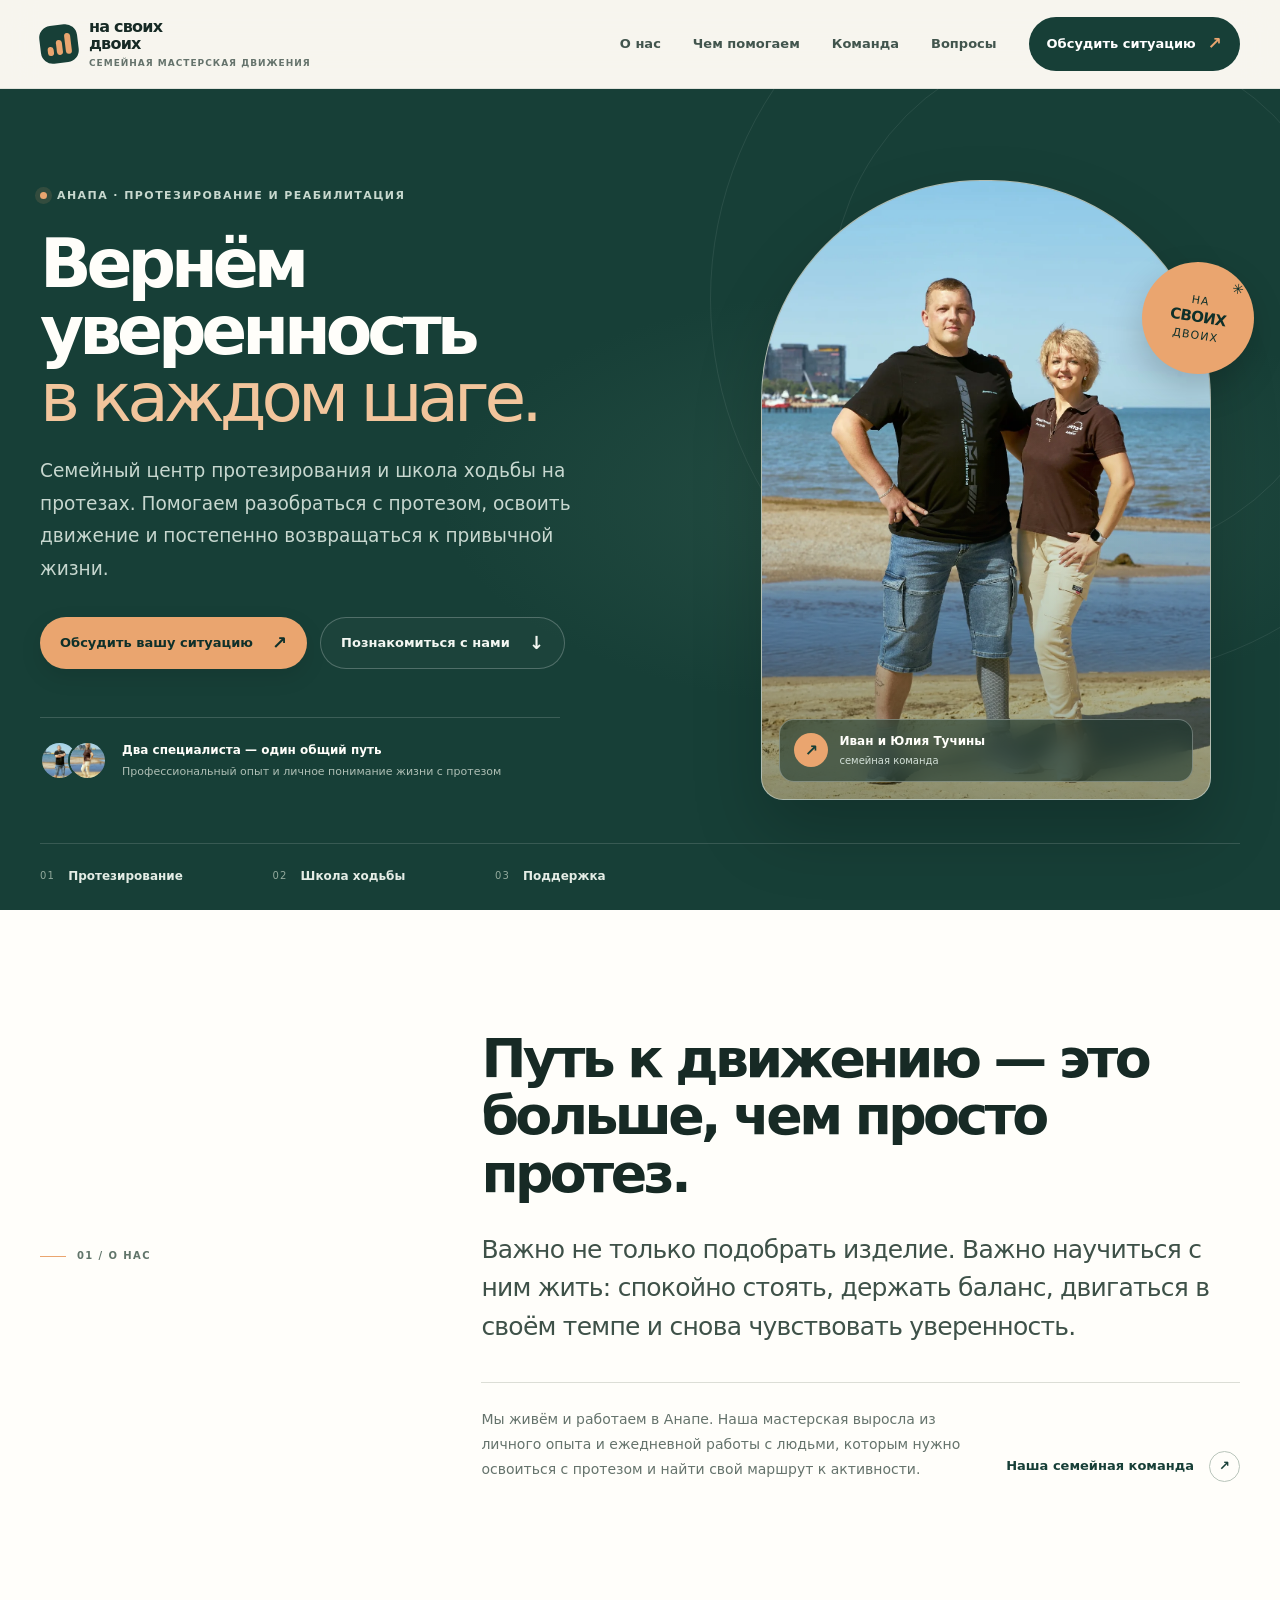
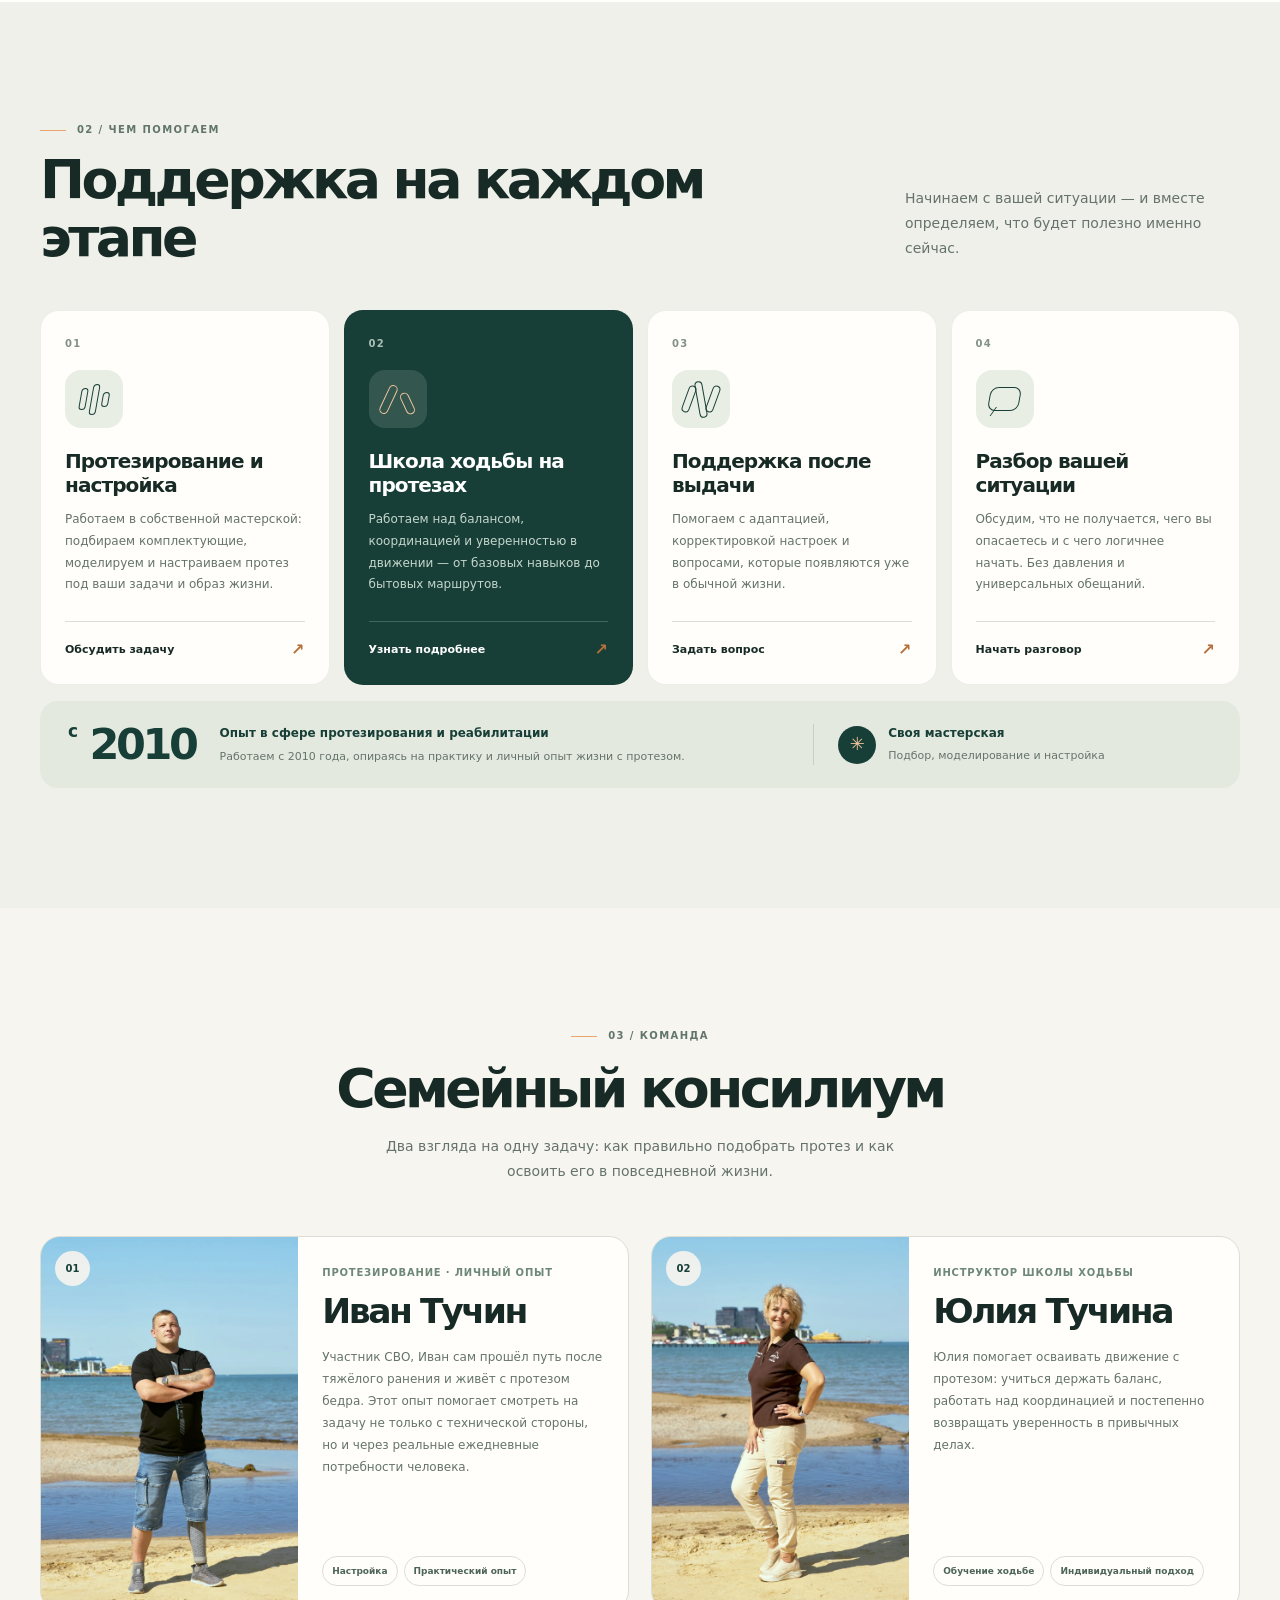
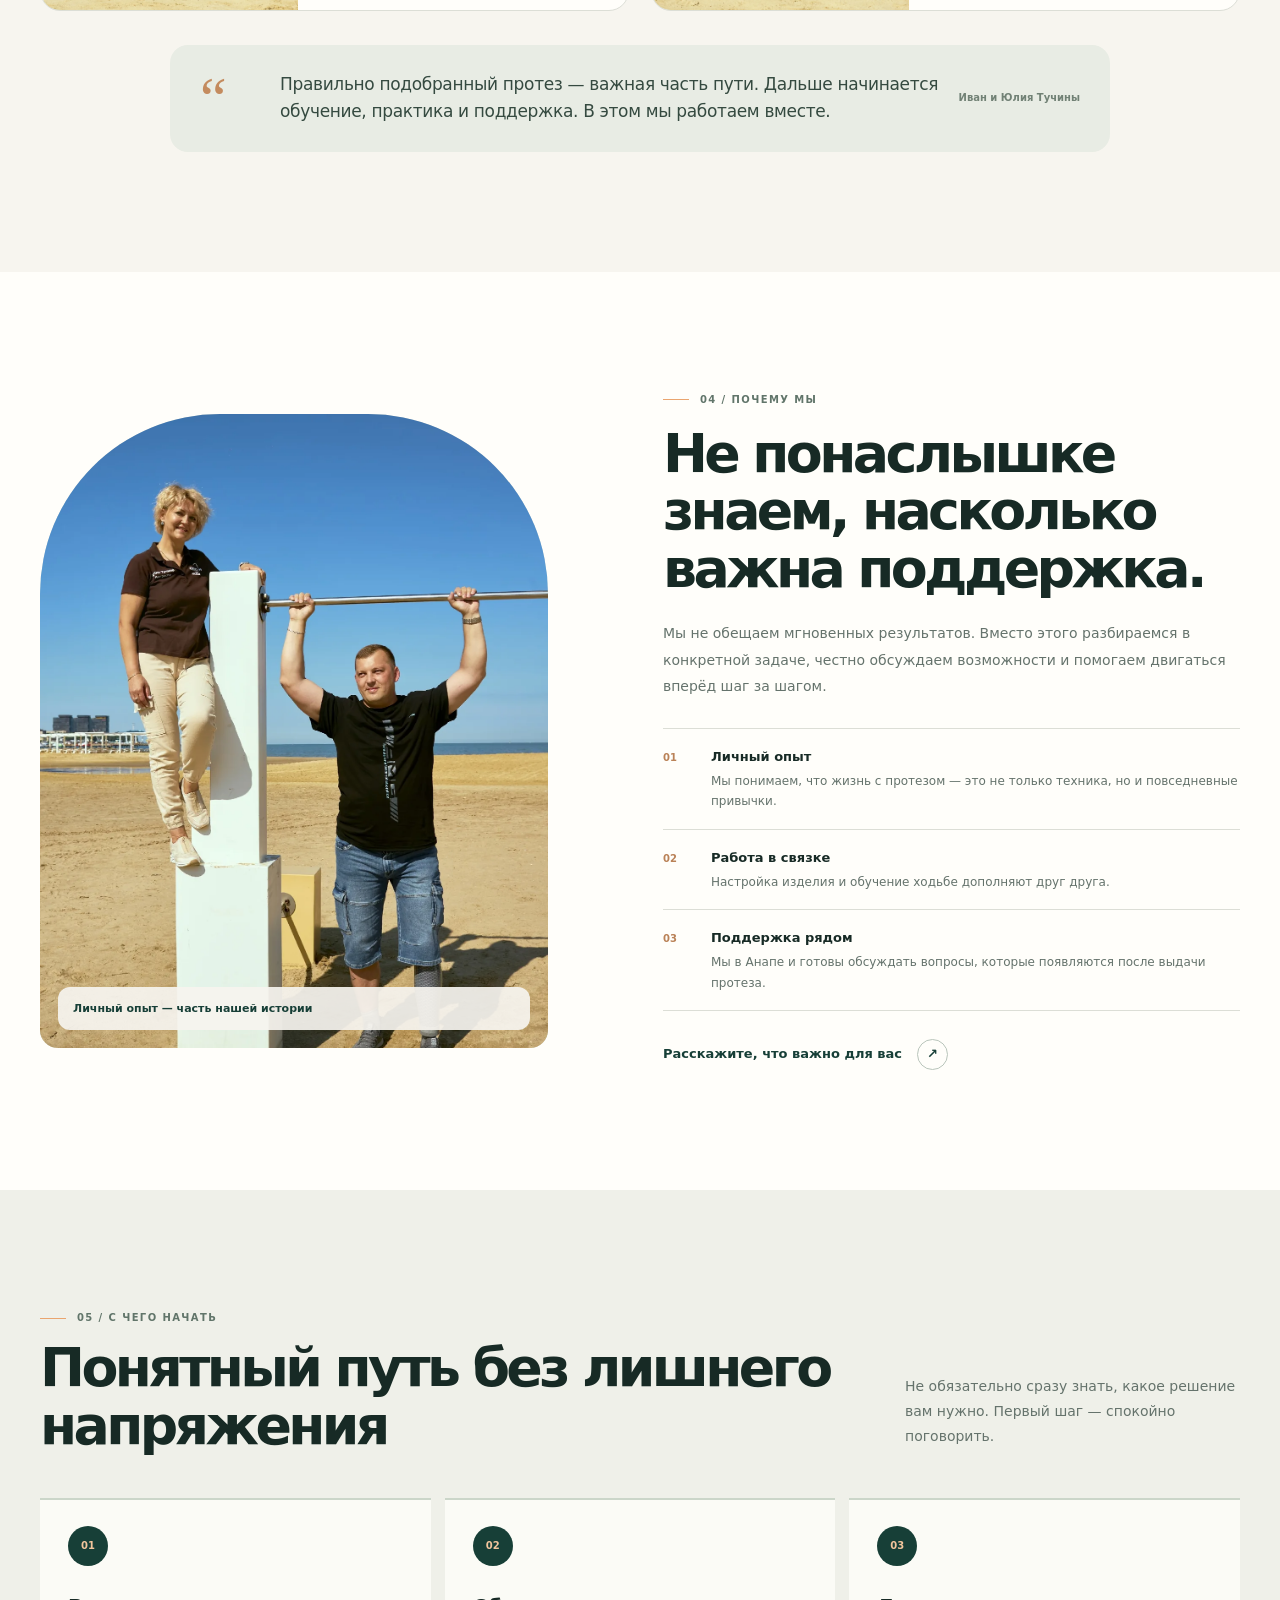
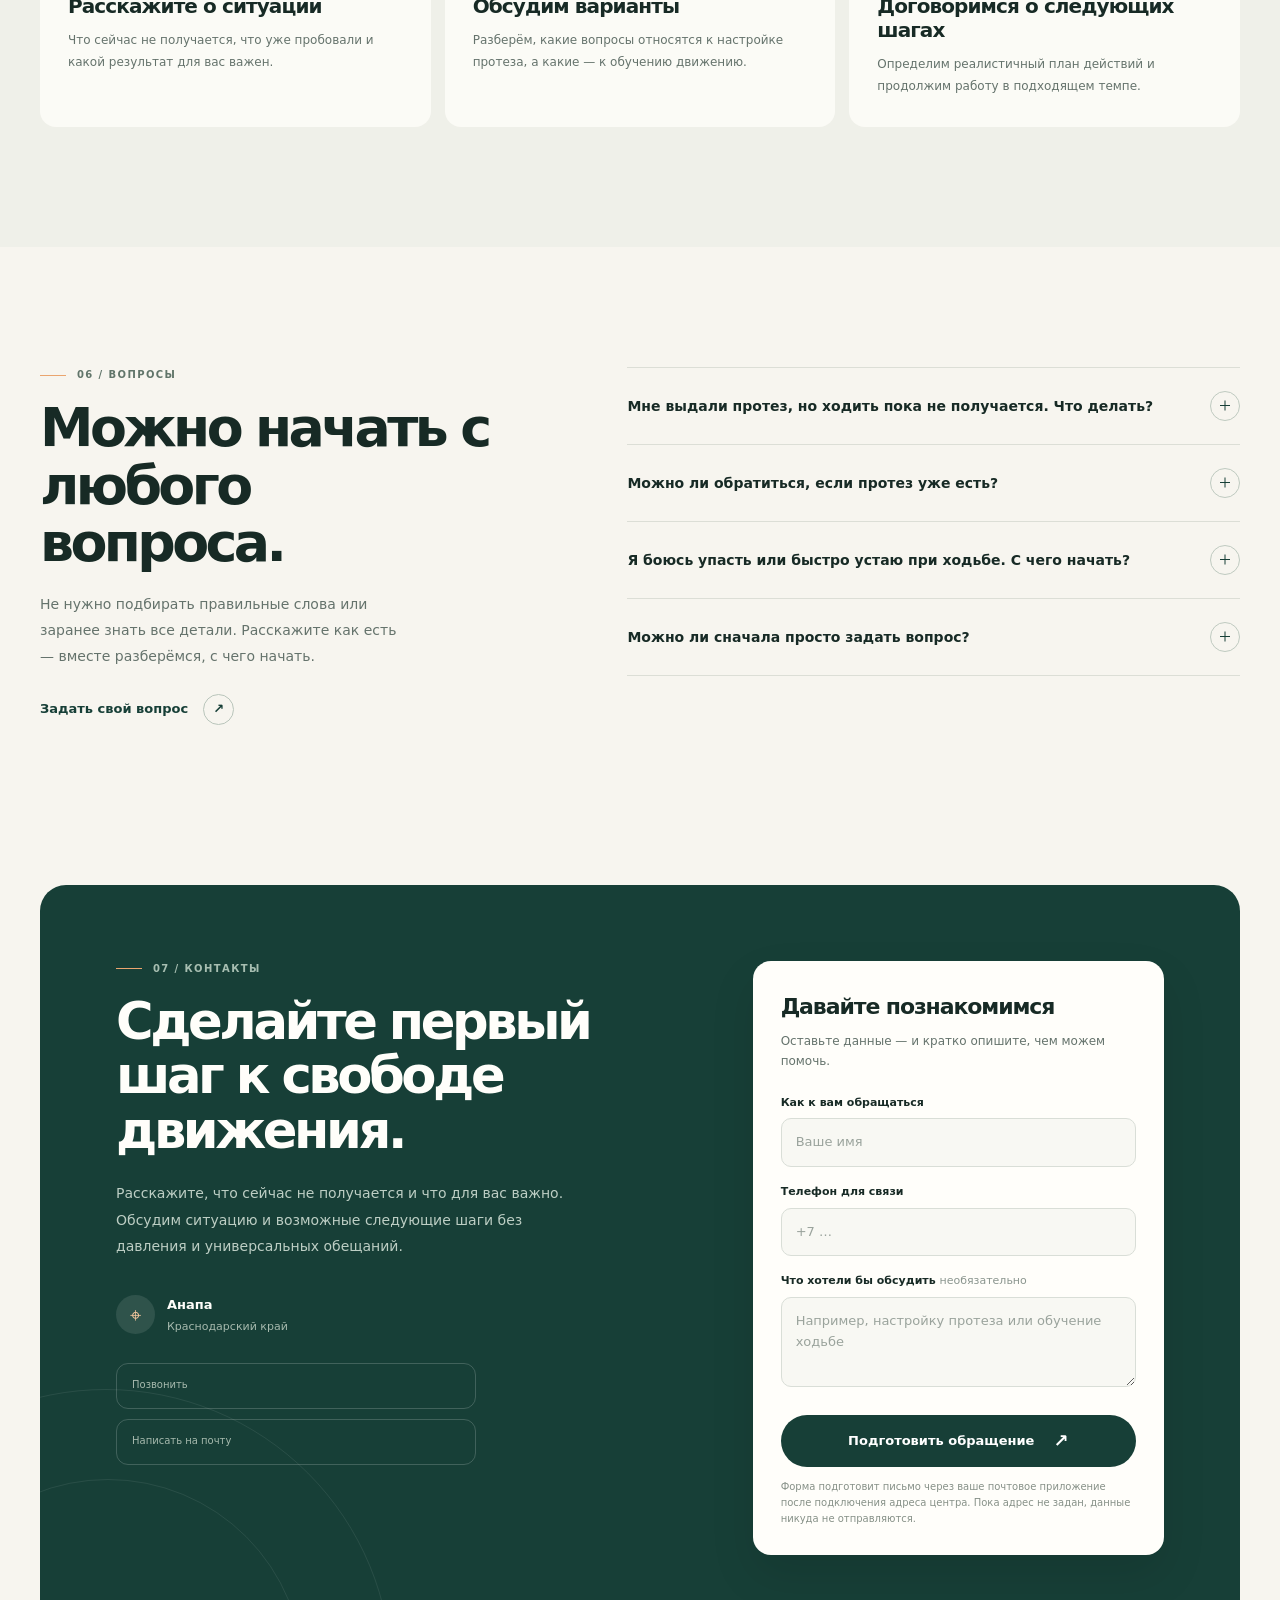
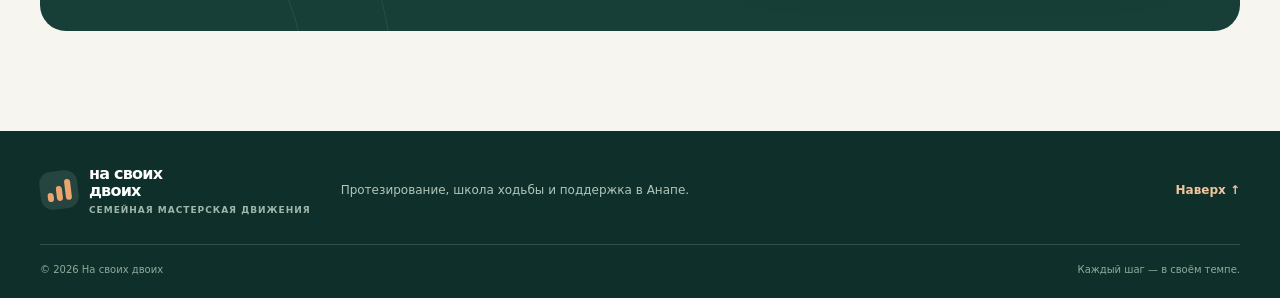
==== index.html @ 1414a167 "Add files via upload" ====
<!doctype html>
<html lang="ru">
<head>
  <meta charset="utf-8">
  <meta name="viewport" content="width=device-width, initial-scale=1">
  <meta name="theme-color" content="#173f37">
  <meta name="description" content="Семейный центр протезирования и реабилитации в Анапе. Протезирование, настройка, школа ходьбы на протезах и поддержка на каждом этапе.">
  <meta property="og:type" content="website">
  <meta property="og:title" content="На своих двоих — семейный центр протезирования и реабилитации">
  <meta property="og:description" content="Помогаем вернуться к активной жизни и увереннее двигаться после ампутации.">
  <meta property="og:image" content="assets/images/team.webp">
  <title>На своих двоих — протезирование и реабилитация в Анапе</title>
  <link rel="preload" as="image" href="assets/images/team.webp" fetchpriority="high">
  <link rel="stylesheet" href="styles.css">
  <script src="site-config.js" defer></script>
  <script src="script.js" defer></script>
</head>
<body>
  <a class="skip-link" href="#main">Перейти к содержанию</a>
  <header class="site-header" id="top">
    <div class="container header-inner">
      <a class="brand" href="#top" aria-label="На своих двоих — на главную">
        <span class="brand-mark" aria-hidden="true"><span></span><span></span><span></span></span>
        <span class="brand-name">на своих <strong>двоих</strong><small>семейная мастерская движения</small></span>
      </a>
      <button class="menu-toggle" type="button" aria-label="Открыть меню" aria-expanded="false" aria-controls="primary-nav">
        <span></span><span></span>
      </button>
      <nav class="primary-nav" id="primary-nav" aria-label="Основная навигация">
        <a href="#about">О нас</a>
        <a href="#services">Чем помогаем</a>
        <a href="#team">Команда</a>
        <a href="#faq">Вопросы</a>
        <a class="nav-cta" href="#contact">Обсудить ситуацию <span aria-hidden="true">↗</span></a>
      </nav>
    </div>
  </header>

  <main id="main">
    <section class="hero section-dark">
      <div class="hero-orbit hero-orbit-one" aria-hidden="true"></div>
      <div class="hero-orbit hero-orbit-two" aria-hidden="true"></div>
      <div class="container hero-grid">
        <div class="hero-copy reveal">
          <p class="eyebrow eyebrow-light"><span class="eyebrow-dot"></span> Анапа · протезирование и реабилитация</p>
          <h1>Вернём уверенность <em>в каждом шаге.</em></h1>
          <p class="hero-lead">Семейный центр протезирования и школа ходьбы на протезах. Помогаем разобраться с протезом, освоить движение и постепенно возвращаться к привычной жизни.</p>
          <div class="hero-actions">
            <a class="button button-accent" href="#contact">Обсудить вашу ситуацию <span aria-hidden="true">↗</span></a>
            <a class="button button-ghost" href="#about">Познакомиться с нами <span aria-hidden="true">↓</span></a>
          </div>
          <div class="hero-proof">
            <div class="proof-avatars" aria-hidden="true"><img src="assets/images/ivan.webp" alt="" width="48" height="48"><img src="assets/images/yulia.webp" alt="" width="48" height="48"></div>
            <p><strong>Два специалиста — один общий путь</strong><span>Профессиональный опыт и личное понимание жизни с протезом</span></p>
          </div>
        </div>
        <div class="hero-visual reveal">
          <div class="hero-photo-wrap">
            <img class="hero-photo" src="assets/images/team.webp" alt="Иван и Юлия Тучины вместе на набережной в Анапе" width="680" height="1020" fetchpriority="high">
            <div class="photo-label"><span class="label-icon" aria-hidden="true">↗</span><span>Иван и Юлия Тучины<small>семейная команда</small></span></div>
          </div>
          <div class="hero-sticker" aria-hidden="true"><span>НА</span><strong>СВОИХ</strong><span>ДВОИХ</span><i>✳</i></div>
        </div>
      </div>
      <div class="hero-bottom container" aria-label="Наши направления">
        <span>01 <b>Протезирование</b></span><span>02 <b>Школа ходьбы</b></span><span>03 <b>Поддержка</b></span>
      </div>
    </section>

    <section class="intro-section section-pad" id="about">
      <div class="container intro-grid">
        <div class="section-kicker reveal"><span class="kicker-line"></span><span>01 / О нас</span></div>
        <div class="intro-content reveal">
          <h2>Путь к движению — это больше, чем просто протез.</h2>
          <p class="intro-large">Важно не только подобрать изделие. Важно научиться с ним жить: спокойно стоять, держать баланс, двигаться в своём темпе и снова чувствовать уверенность.</p>
          <div class="intro-bottom">
            <p>Мы живём и работаем в Анапе. Наша мастерская выросла из личного опыта и ежедневной работы с людьми, которым нужно освоиться с протезом и найти свой маршрут к активности.</p>
            <a class="text-link" href="#team">Наша семейная команда <span aria-hidden="true">↗</span></a>
          </div>
        </div>
      </div>
    </section>

    <section class="services-section section-pad" id="services">
      <div class="container">
        <div class="section-heading reveal">
          <div><div class="section-kicker"><span class="kicker-line"></span><span>02 / Чем помогаем</span></div><h2>Поддержка на каждом этапе</h2></div>
          <p>Начинаем с вашей ситуации — и вместе определяем, что будет полезно именно сейчас.</p>
        </div>
        <div class="service-grid">
          <article class="service-card reveal"><span class="service-index">01</span><span class="service-symbol symbol-fit" aria-hidden="true"><i></i><i></i><i></i></span><h3>Протезирование и настройка</h3><p>Работаем в собственной мастерской: подбираем комплектующие, моделируем и настраиваем протез под ваши задачи и образ жизни.</p><a href="#contact" aria-label="Обсудить протезирование и настройку">Обсудить задачу <span aria-hidden="true">↗</span></a></article>
          <article class="service-card service-card-featured reveal"><span class="service-index">02</span><span class="service-symbol symbol-walk" aria-hidden="true"><i></i><i></i></span><h3>Школа ходьбы на протезах</h3><p>Работаем над балансом, координацией и уверенностью в движении — от базовых навыков до бытовых маршрутов.</p><a href="#contact" aria-label="Узнать о школе ходьбы">Узнать подробнее <span aria-hidden="true">↗</span></a></article>
          <article class="service-card reveal"><span class="service-index">03</span><span class="service-symbol symbol-care" aria-hidden="true"><i></i><i></i><i></i></span><h3>Поддержка после выдачи</h3><p>Помогаем с адаптацией, корректировкой настроек и вопросами, которые появляются уже в обычной жизни.</p><a href="#contact" aria-label="Задать вопрос о поддержке">Задать вопрос <span aria-hidden="true">↗</span></a></article>
          <article class="service-card reveal"><span class="service-index">04</span><span class="service-symbol symbol-talk" aria-hidden="true"><i></i></span><h3>Разбор вашей ситуации</h3><p>Обсудим, что не получается, чего вы опасаетесь и с чего логичнее начать. Без давления и универсальных обещаний.</p><a href="#contact" aria-label="Записаться на разговор">Начать разговор <span aria-hidden="true">↗</span></a></article>
        </div>
        <div class="experience-strip reveal">
          <div class="experience-year"><span>с</span> 2010</div>
          <div class="experience-copy"><strong>Опыт в сфере протезирования и реабилитации</strong><span>Работаем с 2010 года, опираясь на практику и личный опыт жизни с протезом.</span></div>
          <div class="experience-workshop"><span class="workshop-icon" aria-hidden="true">✳</span><span><strong>Своя мастерская</strong><small>Подбор, моделирование и настройка</small></span></div>
        </div>
      </div>
    </section>

    <section class="family-section section-pad" id="team">
      <div class="container">
        <div class="family-heading reveal">
          <div class="section-kicker"><span class="kicker-line"></span><span>03 / Команда</span></div>
          <h2>Семейный консилиум</h2>
          <p>Два взгляда на одну задачу: как правильно подобрать протез и как освоить его в повседневной жизни.</p>
        </div>
        <div class="team-grid">
          <article class="person-card person-ivan reveal">
            <div class="person-photo"><img src="assets/images/ivan.webp" alt="Иван Тучин у моря в Анапе" width="680" height="1020" loading="lazy" decoding="async"><span class="person-number">01</span></div>
            <div class="person-info"><p class="person-role">Протезирование · личный опыт</p><h3>Иван Тучин</h3><p>Участник СВО, Иван сам прошёл путь после тяжёлого ранения и живёт с протезом бедра. Этот опыт помогает смотреть на задачу не только с технической стороны, но и через реальные ежедневные потребности человека.</p><div class="person-tags"><span>Настройка</span><span>Практический опыт</span></div></div>
          </article>
          <article class="person-card person-yulia reveal">
            <div class="person-photo"><img src="assets/images/yulia.webp" alt="Юлия Тучина на набережной в Анапе" width="680" height="1020" loading="lazy" decoding="async"><span class="person-number">02</span></div>
            <div class="person-info"><p class="person-role">Инструктор школы ходьбы</p><h3>Юлия Тучина</h3><p>Юлия помогает осваивать движение с протезом: учиться держать баланс, работать над координацией и постепенно возвращать уверенность в привычных делах.</p><div class="person-tags"><span>Обучение ходьбе</span><span>Индивидуальный подход</span></div></div>
          </article>
        </div>
        <div class="family-quote reveal"><span class="quote-mark" aria-hidden="true">“</span><p>Правильно подобранный протез — важная часть пути. Дальше начинается обучение, практика и поддержка. В этом мы работаем вместе.</p><span class="quote-sign">Иван и Юлия Тучины</span></div>
      </div>
    </section>

    <section class="story-section section-pad">
      <div class="container story-grid">
        <div class="story-image reveal"><img src="assets/images/walking-together.webp" alt="Иван и Юлия на открытом воздухе — личный опыт семьи и работа над движением" width="680" height="1020" loading="lazy" decoding="async"><span class="image-caption">Личный опыт — часть нашей истории</span></div>
        <div class="story-copy reveal"><div class="section-kicker"><span class="kicker-line"></span><span>04 / Почему мы</span></div><h2>Не понаслышке знаем, насколько важна поддержка.</h2><p>Мы не обещаем мгновенных результатов. Вместо этого разбираемся в конкретной задаче, честно обсуждаем возможности и помогаем двигаться вперёд шаг за шагом.</p><div class="story-points"><div><span>01</span><p><strong>Личный опыт</strong>Мы понимаем, что жизнь с протезом — это не только техника, но и повседневные привычки.</p></div><div><span>02</span><p><strong>Работа в связке</strong>Настройка изделия и обучение ходьбе дополняют друг друга.</p></div><div><span>03</span><p><strong>Поддержка рядом</strong>Мы в Анапе и готовы обсуждать вопросы, которые появляются после выдачи протеза.</p></div></div><a class="text-link" href="#contact">Расскажите, что важно для вас <span aria-hidden="true">↗</span></a></div>
      </div>
    </section>

    <section class="steps-section section-pad">
      <div class="container">
        <div class="section-heading reveal"><div><div class="section-kicker"><span class="kicker-line"></span><span>05 / С чего начать</span></div><h2>Понятный путь без лишнего напряжения</h2></div><p>Не обязательно сразу знать, какое решение вам нужно. Первый шаг — спокойно поговорить.</p></div>
        <div class="steps-grid">
          <article class="step-card reveal"><span class="step-number">01</span><h3>Расскажите о ситуации</h3><p>Что сейчас не получается, что уже пробовали и какой результат для вас важен.</p></article>
          <article class="step-card reveal"><span class="step-number">02</span><h3>Обсудим варианты</h3><p>Разберём, какие вопросы относятся к настройке протеза, а какие — к обучению движению.</p></article>
          <article class="step-card reveal"><span class="step-number">03</span><h3>Договоримся о следующих шагах</h3><p>Определим реалистичный план действий и продолжим работу в подходящем темпе.</p></article>
        </div>
      </div>
    </section>

    <section class="faq-section section-pad" id="faq">
      <div class="container faq-grid">
        <div class="faq-intro reveal"><div class="section-kicker"><span class="kicker-line"></span><span>06 / Вопросы</span></div><h2>Можно начать с любого вопроса.</h2><p>Не нужно подбирать правильные слова или заранее знать все детали. Расскажите как есть — вместе разберёмся, с чего начать.</p><a class="text-link" href="#contact">Задать свой вопрос <span aria-hidden="true">↗</span></a></div>
        <div class="faq-list reveal">
          <details><summary>Мне выдали протез, но ходить пока не получается. Что делать?<span aria-hidden="true"></span></summary><p>Для начала стоит понять, что именно вызывает трудности: посадка и настройка протеза, баланс, координация или страх движения. На консультации обсудим вашу ситуацию и возможные следующие шаги.</p></details>
          <details><summary>Можно ли обратиться, если протез уже есть?<span aria-hidden="true"></span></summary><p>Да. Можно обсудить вопросы адаптации, обучения ходьбе, обслуживания и настройки. Конкретные варианты зависят от изделия и вашей ситуации.</p></details>
          <details><summary>Я боюсь упасть или быстро устаю при ходьбе. С чего начать?<span aria-hidden="true"></span></summary><p>Не нужно торопиться. Важно понять, в каких ситуациях возникает неуверенность, и подобрать подходящий формат работы над базовыми навыками движения.</p></details>
          <details><summary>Можно ли сначала просто задать вопрос?<span aria-hidden="true"></span></summary><p>Конечно. Опишите, что беспокоит, — это поможет понять, какая информация понадобится и какие шаги можно обсудить дальше.</p></details>
        </div>
      </div>
    </section>

    <section class="contact-section section-pad" id="contact">
      <div class="container contact-panel">
        <div class="contact-copy reveal"><div class="section-kicker section-kicker-light"><span class="kicker-line"></span><span>07 / Контакты</span></div><h2>Сделайте первый шаг к свободе движения.</h2><p>Расскажите, что сейчас не получается и что для вас важно. Обсудим ситуацию и возможные следующие шаги без давления и универсальных обещаний.</p><div class="contact-meta"><span class="contact-pin" aria-hidden="true">⌖</span><span><strong>Анапа</strong><small>Краснодарский край</small></span></div>
          <div class="configured-contact" data-contact-links hidden><a data-phone-link href="#"><span>Позвонить</span><strong data-phone-label></strong></a><a data-email-link href="#"><span>Написать на почту</span><strong data-email-label></strong></a></div>
        </div>
        <form class="contact-form reveal" id="contact-form">
          <div class="form-heading"><span>Давайте познакомимся</span><p>Оставьте данные — и кратко опишите, чем можем помочь.</p></div>
          <label for="name">Как к вам обращаться</label><input id="name" name="name" autocomplete="name" placeholder="Ваше имя" required>
          <label for="phone">Телефон для связи</label><input id="phone" name="phone" type="tel" autocomplete="tel" placeholder="+7 …" required>
          <label for="message">Что хотели бы обсудить <span class="optional">необязательно</span></label><textarea id="message" name="message" rows="3" placeholder="Например, настройку протеза или обучение ходьбе"></textarea>
          <button class="button button-dark" type="submit">Подготовить обращение <span aria-hidden="true">↗</span></button>
          <p class="form-status" id="form-status" role="status" aria-live="polite"></p>
          <p class="form-disclaimer">Форма подготовит письмо через ваше почтовое приложение после подключения адреса центра. Пока адрес не задан, данные никуда не отправляются.</p>
        </form>
      </div>
    </section>
  </main>

  <footer class="site-footer">
    <div class="container footer-top"><a class="brand brand-footer" href="#top"><span class="brand-mark" aria-hidden="true"><span></span><span></span><span></span></span><span class="brand-name">на своих <strong>двоих</strong><small>семейная мастерская движения</small></span></a><p>Протезирование, школа ходьбы и поддержка в Анапе.</p><a class="back-top" href="#top">Наверх ↑</a></div>
    <div class="container footer-bottom"><span>© <span id="year">2026</span> На своих двоих</span><span>Каждый шаг — в своём темпе.</span></div>
  </footer>
</body>
</html>
---- styles.css ----
@charset "UTF-8";
:root{--pine:#173f37;--pine-deep:#0f302a;--pine-soft:#28584d;--ink:#172a25;--muted:#65736c;--paper:#f7f5ef;--white:#fffefa;--line:#dcded6;--accent:#eaa56f;--accent-light:#f2c59c;--sage:#e8ece4;--container:1200px;--radius:24px;--shadow:0 22px 60px rgba(20,49,41,.12)}
*{box-sizing:border-box}
html{scroll-behavior:smooth;scroll-padding-top:100px}
body{margin:0;background:var(--paper);color:var(--ink);font-family:Inter,ui-sans-serif,system-ui,-apple-system,BlinkMacSystemFont,"Segoe UI",sans-serif;font-size:16px;line-height:1.6;-webkit-font-smoothing:antialiased;text-rendering:optimizeLegibility}
img{display:block;max-width:100%;height:auto}
a{color:inherit;text-decoration:none}
button,input,textarea{font:inherit}
button,a{-webkit-tap-highlight-color:transparent}
button:focus-visible,a:focus-visible,input:focus-visible,textarea:focus-visible,summary:focus-visible{outline:3px solid var(--accent);outline-offset:4px}
::selection{background:var(--accent-light);color:var(--pine-deep)}
.container{width:min(var(--container),calc(100% - 64px));margin-inline:auto}
.section-pad{padding:120px 0}
.skip-link{position:absolute;left:16px;top:-60px;z-index:1000;background:var(--white);padding:12px 16px;border-radius:10px;color:var(--ink)}.skip-link:focus{top:16px}
.site-header{position:sticky;top:0;z-index:50;background:rgba(247,245,239,.94);backdrop-filter:blur(16px);border-bottom:1px solid rgba(30,60,49,.1)}
.header-inner{min-height:88px;display:flex;align-items:center;justify-content:space-between;gap:32px}
.brand{display:inline-flex;align-items:center;gap:11px;flex-shrink:0}
.brand-mark{width:38px;height:38px;display:flex;align-items:flex-end;gap:3px;padding:8px 7px;border-radius:12px;background:var(--pine);transform:rotate(-7deg)}
.brand-mark span{display:block;width:6px;border-radius:8px;background:var(--accent)}.brand-mark span:nth-child(1){height:9px}.brand-mark span:nth-child(2){height:15px}.brand-mark span:nth-child(3){height:21px}
.brand-name{font-size:16px;line-height:1.05;letter-spacing:-.05em;font-weight:600;display:flex;flex-direction:column}.brand-name strong{font-weight:800}.brand-name small{margin-top:6px;font-size:9px;letter-spacing:.11em;text-transform:uppercase;color:var(--muted);font-weight:600}
.primary-nav{display:flex;align-items:center;gap:clamp(18px,2.5vw,34px);font-size:13px;font-weight:650;color:#42554d}.primary-nav>a:not(.nav-cta){transition:color .2s}.primary-nav>a:not(.nav-cta):hover{color:var(--pine)}
.nav-cta{display:inline-flex;align-items:center;gap:12px;background:var(--pine);color:white!important;border-radius:999px;padding:13px 18px;transition:transform .2s,background .2s}.nav-cta:hover{background:var(--pine-soft);transform:translateY(-1px)}.nav-cta span{font-size:17px;color:var(--accent)}
.menu-toggle{display:none;width:44px;height:44px;border:1px solid var(--line);background:transparent;border-radius:50%;align-items:center;justify-content:center;flex-direction:column;gap:6px;cursor:pointer}.menu-toggle span{display:block;width:18px;height:1.5px;background:var(--ink);transition:transform .2s}
.section-dark{background:var(--pine);color:var(--white)}
.hero{position:relative;overflow:hidden;padding-top:78px;background:radial-gradient(ellipse at 72% 50%,rgba(67,111,94,.34),transparent 37%),var(--pine)}
.hero-orbit{position:absolute;border:1px solid rgba(255,255,255,.08);border-radius:50%;pointer-events:none}.hero-orbit-one{width:760px;height:760px;right:-190px;top:-170px}.hero-orbit-two{width:520px;height:520px;right:-70px;top:-50px}
.hero-grid{position:relative;z-index:1;display:grid;grid-template-columns:minmax(0,1fr) minmax(340px,.84fr);gap:clamp(44px,8vw,112px);align-items:center}
.hero-copy{padding:20px 0 62px;max-width:640px}
.eyebrow{display:flex;align-items:center;gap:10px;font-size:11px;font-weight:750;letter-spacing:.13em;text-transform:uppercase}.eyebrow-light{color:#c7d8ce}.eyebrow-dot{width:7px;height:7px;border-radius:50%;background:var(--accent);box-shadow:0 0 0 5px rgba(234,165,111,.13)}
h1,h2,h3,p{margin-top:0}
h1{font-size:clamp(44px,5.3vw,76px);line-height:.99;letter-spacing:-.075em;font-weight:650;max-width:680px;margin:25px 0 24px}
h1 em{display:block;color:var(--accent-light);font-style:normal;font-weight:500}
.hero-lead{font-size:clamp(16px,1.45vw,19px);line-height:1.75;color:#c7d7cf;max-width:550px;margin:0 0 32px}
.hero-actions{display:flex;align-items:center;flex-wrap:wrap;gap:13px}
.button{min-height:52px;padding:0 20px;border:0;border-radius:999px;display:inline-flex;align-items:center;justify-content:center;gap:19px;font-size:13px;font-weight:750;cursor:pointer;transition:background .2s,transform .2s,box-shadow .2s}.button span{font-size:18px;line-height:1}
.button:hover{transform:translateY(-2px)}.button-accent{background:var(--accent);color:var(--pine-deep);box-shadow:0 8px 22px rgba(0,0,0,.1)}.button-accent:hover{background:#f2b482}.button-ghost{border:1px solid rgba(255,255,255,.23);color:#f3f7f2;background:rgba(255,255,255,.025)}.button-ghost:hover{background:rgba(255,255,255,.08)}.button-dark{background:var(--pine);color:white;width:100%;margin-top:10px}.button-dark:hover{background:var(--pine-soft)}
.hero-proof{display:flex;align-items:center;gap:15px;margin-top:48px;padding-top:23px;border-top:1px solid rgba(255,255,255,.16);max-width:520px}.proof-avatars{display:flex;flex-shrink:0}.proof-avatars img{width:39px;height:39px;object-fit:cover;border:2px solid var(--pine);border-radius:50%}.proof-avatars img+img{margin-left:-11px}.hero-proof p{margin:0;display:flex;flex-direction:column;gap:3px}.hero-proof strong{font-size:12px;font-weight:750}.hero-proof span{font-size:11px;color:#aebfb5}
.hero-visual{position:relative;align-self:stretch;min-height:590px;display:flex;align-items:center;justify-content:center;padding:0 6px 30px 0}.hero-photo-wrap{position:relative;width:min(100%,450px);height:min(620px,100%);min-height:540px;border-radius:220px 220px 22px 22px;overflow:hidden;border:1px solid rgba(255,255,255,.22);box-shadow:0 32px 70px rgba(0,0,0,.2);background:#9ba99b}.hero-photo{position:absolute;inset:0;width:100%;height:100%;object-fit:cover;object-position:center 47%}.hero-photo-wrap::after{content:"";position:absolute;inset:40% 0 0;background:linear-gradient(transparent,rgba(10,31,25,.42));pointer-events:none}
.photo-label{position:absolute;z-index:1;left:17px;right:17px;bottom:17px;display:flex;align-items:center;gap:11px;border:1px solid rgba(255,255,255,.3);padding:12px 14px;border-radius:15px;background:rgba(20,50,42,.55);backdrop-filter:blur(12px);font-size:12px;font-weight:750}.photo-label small{display:block;color:#d3e0d8;font-size:10px;font-weight:500;margin-top:2px}.label-icon{display:grid;place-items:center;width:34px;height:34px;border-radius:50%;background:var(--accent);color:var(--pine);font-size:16px}
.hero-sticker{position:absolute;top:95px;right:-14px;width:112px;height:112px;border-radius:50%;background:var(--accent);color:var(--pine-deep);display:flex;flex-direction:column;align-items:center;justify-content:center;line-height:1.05;transform:rotate(9deg);box-shadow:0 15px 35px rgba(0,0,0,.18);font-size:11px;letter-spacing:.1em}.hero-sticker strong{font-size:15px;letter-spacing:-.04em;margin:4px 0}.hero-sticker i{position:absolute;right:14px;top:14px;font-style:normal;font-size:14px}
.hero-bottom{position:relative;z-index:1;border-top:1px solid rgba(255,255,255,.14);display:flex;gap:clamp(32px,7vw,90px);padding-top:23px;padding-bottom:24px;color:#92a99c;font-size:10px;letter-spacing:.12em}.hero-bottom span{display:flex;align-items:center;gap:13px}.hero-bottom b{font-size:12px;color:#e4ece5;letter-spacing:0;font-weight:600}
.section-kicker{display:flex;align-items:center;gap:11px;color:#61756a;font-size:10px;font-weight:800;text-transform:uppercase;letter-spacing:.14em}.kicker-line{width:26px;height:1px;background:var(--accent);display:inline-block}.section-kicker-light{color:#a7beb1}
.intro-section{background:var(--white)}.intro-grid{display:grid;grid-template-columns:.43fr 1fr;gap:clamp(45px,9vw,140px)}.intro-content h2,.section-heading h2,.family-heading h2,.story-copy h2,.faq-intro h2,.contact-copy h2{font-size:clamp(34px,4.2vw,55px);letter-spacing:-.067em;line-height:1.07;font-weight:600;margin:0 0 28px}.intro-content h2{max-width:850px}.intro-large{font-size:clamp(19px,2.2vw,25px);line-height:1.55;letter-spacing:-.03em;max-width:870px;margin-bottom:35px;color:#3e5148}.intro-bottom{border-top:1px solid var(--line);padding-top:24px;display:flex;justify-content:space-between;align-items:flex-end;gap:32px}.intro-bottom p{max-width:530px;margin:0;color:var(--muted);font-size:14px;line-height:1.8}.text-link{display:inline-flex;align-items:center;gap:15px;color:var(--pine);font-size:13px;font-weight:800;white-space:nowrap}.text-link span{display:grid;place-items:center;width:31px;height:31px;border:1px solid #b9c5bb;border-radius:50%;transition:background .2s,color .2s,transform .2s}.text-link:hover span{background:var(--pine);color:white;transform:translate(2px,-2px)}
.services-section{background:#eff0e9}.section-heading{display:flex;align-items:flex-end;justify-content:space-between;gap:48px;margin-bottom:44px}.section-heading h2{margin:13px 0 0}.section-heading>p{max-width:335px;color:var(--muted);font-size:14px;line-height:1.8;margin:0 0 5px}.service-grid{display:grid;grid-template-columns:repeat(4,minmax(0,1fr));gap:14px}.service-card{position:relative;min-height:340px;border-radius:19px;background:var(--white);padding:25px 24px 22px;display:flex;flex-direction:column;border:1px solid rgba(26,60,47,.08);transition:transform .25s,box-shadow .25s}.service-card:hover{transform:translateY(-5px);box-shadow:var(--shadow)}.service-card-featured{background:var(--pine);color:white}.service-index{font-size:10px;font-weight:800;letter-spacing:.13em;color:#829188}.service-card-featured .service-index{color:#a8c0b3}.service-symbol{display:flex;position:relative;height:58px;width:58px;align-items:center;justify-content:center;gap:4px;margin:18px 0 21px;border-radius:16px;background:#e9eee5;color:var(--pine)}.service-card-featured .service-symbol{background:rgba(255,255,255,.12);color:var(--accent-light)}.service-symbol i{display:block;border:1.5px solid currentColor;border-radius:5px;width:7px;height:22px;transform:skew(-10deg)}.symbol-fit i:nth-child(2){height:31px}.symbol-fit i:nth-child(3){height:15px}.symbol-walk{gap:10px}.symbol-walk i{width:9px;height:31px;transform:rotate(25deg);border-radius:8px}.symbol-walk i:nth-child(2){transform:rotate(-25deg);height:23px;margin-top:8px}.symbol-care i{width:8px;height:28px;transform:rotate(20deg)}.symbol-care i:nth-child(2){height:37px;transform:rotate(-10deg)}.symbol-talk i{width:31px;height:24px;border-radius:8px;position:relative}.symbol-talk i::after{content:"";position:absolute;left:5px;bottom:-6px;width:9px;height:9px;border-left:1.5px solid currentColor;transform:skew(-28deg);background:inherit}
.service-card h3{font-size:20px;letter-spacing:-.045em;line-height:1.2;margin:0 0 12px;font-weight:650}.service-card p{font-size:12px;line-height:1.8;color:var(--muted);margin:0 0 25px}.service-card-featured p{color:#c5d6cc}.service-card>a{font-size:11px;font-weight:800;display:flex;align-items:center;justify-content:space-between;gap:8px;margin-top:auto;padding-top:15px;border-top:1px solid var(--line)}.service-card-featured>a{border-color:rgba(255,255,255,.19)}.service-card>a span{font-size:16px;color:#b76f3b;transition:transform .2s}.service-card>a:hover span{transform:translate(3px,-3px)}
.experience-strip{display:grid;grid-template-columns:auto minmax(0,1fr) minmax(220px,.7fr);align-items:center;gap:24px;margin-top:16px;background:#e4e9df;border-radius:18px;padding:22px 28px}.experience-year{font-size:43px;line-height:1;font-weight:650;letter-spacing:-.08em;color:var(--pine);white-space:nowrap}.experience-year span{font-size:17px;vertical-align:top;letter-spacing:0}.experience-copy{display:flex;flex-direction:column;gap:5px}.experience-copy strong,.experience-workshop strong{font-size:12px;color:var(--pine);font-weight:800}.experience-copy>span,.experience-workshop small{font-size:11px;line-height:1.65;color:var(--muted)}.experience-workshop{display:flex;align-items:center;gap:12px;border-left:1px solid #c7d0c3;padding-left:24px}.experience-workshop>span:last-child{display:flex;flex-direction:column;gap:4px}.workshop-icon{display:grid;place-items:center;width:38px;height:38px;border-radius:50%;background:var(--pine);color:var(--accent-light);font-size:18px;flex:0 0 38px}
.family-section{background:var(--paper)}.family-heading{text-align:center;max-width:700px;margin:0 auto 52px}.family-heading .section-kicker{justify-content:center}.family-heading h2{margin:16px 0}.family-heading>p{max-width:520px;margin:0 auto;color:var(--muted);line-height:1.8;font-size:14px}.team-grid{display:grid;grid-template-columns:1fr 1fr;gap:22px}.person-card{display:grid;grid-template-columns:minmax(160px,.78fr) minmax(0,1fr);background:var(--white);border:1px solid var(--line);border-radius:20px;overflow:hidden;min-height:375px}.person-photo{position:relative;min-height:100%;background:#d3dcd1;overflow:hidden}.person-photo img{position:absolute;width:100%;height:100%;inset:0;object-fit:cover;object-position:center 35%;transition:transform .5s}.person-card:hover .person-photo img{transform:scale(1.035)}.person-number{position:absolute;top:14px;left:14px;width:35px;height:35px;border-radius:50%;display:grid;place-items:center;background:rgba(247,245,239,.91);color:var(--pine);font-size:10px;font-weight:800}.person-info{padding:28px 24px 24px;display:flex;flex-direction:column;align-items:flex-start}.person-role{font-size:10px;letter-spacing:.08em;text-transform:uppercase;color:#6d8878;font-weight:800;margin-bottom:12px}.person-info h3{font-size:clamp(25px,2.7vw,35px);line-height:1.05;letter-spacing:-.07em;margin:0 0 16px;font-weight:620}.person-info>p:not(.person-role){font-size:12px;line-height:1.85;color:var(--muted);margin-bottom:24px}.person-tags{display:flex;flex-wrap:wrap;gap:6px;margin-top:auto}.person-tags span{font-size:9px;font-weight:750;padding:7px 9px;border:1px solid var(--line);border-radius:999px;color:#4d6557}.family-quote{display:grid;grid-template-columns:60px 1fr auto;align-items:center;gap:20px;margin:34px auto 0;padding:26px 30px;background:var(--sage);border-radius:18px;max-width:940px}.quote-mark{font-family:Georgia,serif;color:#c48b5e;font-size:60px;line-height:.7;align-self:center}.family-quote p{margin:0;color:#354a40;line-height:1.6;font-size:17px;letter-spacing:-.02em}.quote-sign{font-size:10px;font-weight:800;color:#718175;white-space:nowrap}
.story-section{background:var(--white)}.story-grid{display:grid;grid-template-columns:minmax(0,.88fr) minmax(0,1fr);gap:clamp(55px,9vw,130px);align-items:center}.story-image{position:relative;max-width:520px}.story-image img{width:100%;aspect-ratio:4/5;object-fit:cover;object-position:center 36%;border-radius:180px 180px 18px 18px;background:#d3dcd1}.image-caption{position:absolute;left:18px;right:18px;bottom:18px;padding:13px 15px;border-radius:12px;background:rgba(247,245,239,.92);font-size:11px;font-weight:750;color:var(--pine)}.story-copy h2{margin:17px 0 23px}.story-copy>p{font-size:14px;line-height:1.9;color:var(--muted);margin-bottom:28px;max-width:600px}.story-points{border-top:1px solid var(--line);margin-bottom:28px}.story-points>div{display:grid;grid-template-columns:38px 1fr;gap:10px;padding:17px 0;border-bottom:1px solid var(--line)}.story-points>div>span{font-size:10px;font-weight:850;color:#ba8257;padding-top:4px}.story-points p{margin:0;font-size:12px;line-height:1.7;color:var(--muted)}.story-points strong{display:block;font-size:13px;color:var(--ink);margin-bottom:3px}
.steps-section{background:#eff0e9}.steps-grid{display:grid;grid-template-columns:repeat(3,1fr);gap:14px}.step-card{padding:26px 28px 30px;border-top:2px solid #cbd6c9;background:rgba(255,254,250,.78);border-radius:0 0 16px 16px;min-height:225px;transition:transform .2s,background .2s}.step-card:hover{transform:translateY(-3px);background:var(--white)}.step-number{display:inline-grid;place-items:center;width:40px;height:40px;border-radius:50%;background:var(--pine);color:var(--accent-light);font-size:10px;font-weight:850;margin-bottom:28px}.step-card h3{font-size:20px;letter-spacing:-.045em;line-height:1.2;margin-bottom:12px}.step-card p{color:var(--muted);font-size:12px;line-height:1.8;margin:0;max-width:320px}
.faq-section{background:var(--paper)}.faq-grid{display:grid;grid-template-columns:.75fr 1fr;gap:clamp(50px,10vw,150px)}.faq-intro h2{margin:16px 0 20px}.faq-intro>p{font-size:14px;line-height:1.85;color:var(--muted);margin:0 0 24px;max-width:360px}.faq-list details{border-bottom:1px solid var(--line)}.faq-list details:first-child{border-top:1px solid var(--line)}.faq-list summary{list-style:none;display:flex;justify-content:space-between;align-items:center;gap:20px;padding:23px 0;cursor:pointer;font-weight:700;font-size:14px;line-height:1.55}.faq-list summary::-webkit-details-marker{display:none}.faq-list summary>span{position:relative;flex:0 0 30px;height:30px;border:1px solid #bfcac0;border-radius:50%;transition:transform .2s,background .2s}.faq-list summary>span::before,.faq-list summary>span::after{content:"";position:absolute;left:9px;right:9px;top:13px;height:1px;background:var(--pine)}.faq-list summary>span::after{transform:rotate(90deg)}.faq-list details[open] summary>span{background:var(--accent-light);transform:rotate(45deg)}.faq-list details>p{font-size:13px;line-height:1.8;color:var(--muted);margin:0;padding:0 50px 24px 0;max-width:590px}
.contact-section{padding-top:40px;padding-bottom:100px;background:var(--paper)}.contact-panel{position:relative;overflow:hidden;border-radius:26px;background:var(--pine);color:var(--white);display:grid;grid-template-columns:1fr .77fr;gap:clamp(48px,8vw,110px);padding:clamp(38px,6vw,76px)}.contact-panel::before,.contact-panel::after{content:"";position:absolute;border:1px solid rgba(255,255,255,.08);border-radius:50%;pointer-events:none}.contact-panel::before{width:570px;height:570px;left:-220px;bottom:-330px}.contact-panel::after{width:390px;height:390px;left:-128px;bottom:-240px}.contact-copy,.contact-form{position:relative;z-index:1}.contact-copy h2{font-size:clamp(35px,4vw,54px);margin:17px 0 22px;max-width:550px}.contact-copy>p{font-size:14px;color:#bdcec4;line-height:1.9;max-width:460px;margin-bottom:35px}.contact-meta{display:flex;align-items:center;gap:12px}.contact-pin{width:39px;height:39px;border-radius:50%;display:grid;place-items:center;background:rgba(255,255,255,.1);color:var(--accent-light);font-size:20px}.contact-meta strong{font-size:13px;display:block}.contact-meta small{font-size:11px;color:#a7baae;display:block;margin-top:2px}.configured-contact{margin-top:28px;display:grid;gap:10px;max-width:360px}.configured-contact a{display:flex;flex-direction:column;gap:2px;padding:13px 15px;border:1px solid rgba(255,255,255,.18);border-radius:12px}.configured-contact a span{font-size:10px;color:#a7baae}.configured-contact a strong{font-size:13px;color:#fff}
.contact-form{background:var(--white);color:var(--ink);border-radius:18px;padding:28px;box-shadow:0 20px 45px rgba(0,0,0,.1)}.form-heading{margin-bottom:22px}.form-heading>span{font-size:22px;letter-spacing:-.05em;font-weight:700}.form-heading p{font-size:12px;color:var(--muted);line-height:1.7;margin:7px 0 0}.contact-form label{display:block;font-size:11px;font-weight:800;margin:16px 0 7px}.optional{font-weight:500;color:#8a958e}.contact-form input,.contact-form textarea{width:100%;border:1px solid #d9ded7;background:#f8f8f3;padding:13px 14px;border-radius:10px;color:var(--ink);font-size:13px;outline-offset:2px;transition:border .2s}.contact-form input:focus,.contact-form textarea:focus{border-color:#759180}.contact-form textarea{resize:vertical;min-height:90px}.contact-form input::placeholder,.contact-form textarea::placeholder{color:#9aa39c}.contact-form .button{margin-top:20px}.form-status{margin:10px 0 0;font-size:12px;line-height:1.6;color:#38654c}.form-status:empty{display:none}.form-disclaimer{margin:12px 0 0;font-size:10px;color:#869087;line-height:1.6}
.site-footer{background:var(--pine-deep);color:white;padding:35px 0 20px}.footer-top{display:flex;align-items:center;gap:30px;padding-bottom:29px;border-bottom:1px solid rgba(255,255,255,.15)}.brand-footer .brand-mark{background:rgba(255,255,255,.1)}.brand-footer .brand-name small{color:#9fb6a8}.footer-top>p{margin:0;color:#b2c6ba;font-size:12px}.back-top{margin-left:auto;font-size:12px;font-weight:750;color:var(--accent-light)}.footer-bottom{display:flex;align-items:center;justify-content:space-between;gap:25px;padding-top:17px;color:#91a99a;font-size:10px}
.reveal{opacity:1;transform:none}.js-motion .reveal{opacity:0;transform:translateY(18px);transition:opacity .65s ease,transform .65s cubic-bezier(.2,.7,.2,1)}.js-motion .reveal.is-visible{opacity:1;transform:translateY(0)}
@media(min-width:1500px){.hero-grid{grid-template-columns:1fr .83fr}.hero-photo-wrap{width:min(100%,475px)}}
@media(max-width:1050px){.container{width:min(var(--container),calc(100% - 48px))}.header-inner{min-height:78px}.primary-nav{gap:16px}.primary-nav>a:not(.nav-cta){font-size:12px}.nav-cta{padding:12px 14px;font-size:12px}.hero-grid{grid-template-columns:minmax(0,1fr) minmax(300px,.8fr);gap:40px}.hero-visual{min-height:540px}.hero-photo-wrap{min-height:500px}.hero-sticker{right:-5px}.service-grid{grid-template-columns:repeat(2,minmax(0,1fr))}.service-card{min-height:290px}.person-card{grid-template-columns:.67fr 1fr}.person-info{padding:24px 20px}.family-quote{grid-template-columns:42px 1fr}.quote-sign{grid-column:2}.story-grid{gap:60px}.contact-panel{gap:42px;padding:42px}.contact-form{padding:23px}}
@media(max-width:780px){html{scroll-padding-top:84px}.container{width:calc(100% - 36px)}.section-pad{padding:82px 0}.header-inner{min-height:72px}.menu-toggle{display:flex}.primary-nav{display:none;position:absolute;left:18px;right:18px;top:calc(100% + 7px);background:var(--white);padding:18px;border-radius:18px;box-shadow:0 20px 50px rgba(21,49,40,.17);border:1px solid var(--line);align-items:stretch;gap:3px;flex-direction:column}.primary-nav.is-open{display:flex}.primary-nav>a:not(.nav-cta){font-size:14px;padding:12px 10px}.nav-cta{justify-content:space-between;padding:14px 16px;margin-top:8px}.menu-toggle[aria-expanded="true"] span:first-child{transform:translateY(3.75px) rotate(45deg)}.menu-toggle[aria-expanded="true"] span:last-child{transform:translateY(-3.75px) rotate(-45deg)}.hero{padding-top:45px}.hero-grid{grid-template-columns:1fr;gap:16px}.hero-copy{padding:12px 0 24px}.eyebrow{font-size:9px;letter-spacing:.11em}h1{font-size:clamp(46px,11vw,72px);margin-top:21px;max-width:600px}.hero-lead{font-size:16px;line-height:1.75;max-width:620px}.hero-actions{align-items:stretch}.button{min-height:50px;padding-inline:17px;font-size:12px;gap:12px}.hero-proof{margin-top:28px;padding-top:20px}.hero-visual{min-height:0;height:auto;padding:0 20px 38px 0;max-width:580px;width:100%;margin:auto}.hero-photo-wrap{width:100%;height:auto;min-height:0;aspect-ratio:4/5;max-height:610px;border-radius:180px 180px 20px 20px}.hero-sticker{width:92px;height:92px;top:35px;right:0;font-size:9px}.hero-sticker strong{font-size:13px}.hero-bottom{display:grid;grid-template-columns:repeat(3,1fr);gap:8px;padding-top:17px;padding-bottom:18px}.hero-bottom span{display:flex;flex-direction:column;align-items:flex-start;gap:5px;font-size:9px}.hero-bottom b{font-size:10px}.intro-grid{grid-template-columns:1fr;gap:25px}.intro-content h2,.section-heading h2,.family-heading h2,.story-copy h2,.faq-intro h2,.contact-copy h2{font-size:clamp(34px,8vw,48px)}.intro-large{font-size:19px}.intro-bottom{align-items:flex-start;flex-direction:column;gap:20px}.section-heading{align-items:flex-start;flex-direction:column;gap:14px;margin-bottom:30px}.section-heading>p{max-width:500px}.service-grid{gap:10px}.service-card{padding:22px 18px;min-height:315px}.service-card h3{font-size:18px}.service-card p{font-size:12px}.team-grid{grid-template-columns:1fr;gap:14px}.person-card{grid-template-columns:minmax(120px,.7fr) minmax(0,1fr);min-height:340px}.person-info{padding:24px 21px}.person-info h3{font-size:31px}.experience-strip{grid-template-columns:auto 1fr;gap:14px;padding:22px}.experience-workshop{grid-column:1/-1;border-left:0;border-top:1px solid #c7d0c3;padding:14px 0 0}.family-heading{margin-bottom:34px}.family-quote{margin-top:20px;padding:24px 21px;gap:14px;grid-template-columns:34px 1fr}.family-quote p{font-size:15px}.quote-mark{font-size:48px}.story-grid{grid-template-columns:1fr;gap:35px}.story-image{width:min(100%,500px);margin:auto}.story-image img{aspect-ratio:4/4.5;border-radius:140px 140px 15px 15px}.story-copy{max-width:650px}.steps-grid{grid-template-columns:1fr;gap:10px}.step-card{min-height:0;padding:23px}.step-number{margin-bottom:20px}.faq-grid{grid-template-columns:1fr;gap:30px}.faq-intro>p{max-width:570px}.faq-list summary{padding:20px 0;font-size:13px}.contact-section{padding-top:12px;padding-bottom:70px}.contact-panel{grid-template-columns:1fr;gap:30px;padding:32px 23px;border-radius:20px}.contact-copy h2{max-width:580px}.contact-copy>p{margin-bottom:25px}.contact-form{padding:22px}.footer-top{flex-wrap:wrap;gap:18px}.footer-top>p{order:3;width:100%}.back-top{margin-left:auto}.footer-bottom{align-items:flex-start;flex-direction:column;gap:6px}}
@media(max-width:440px){.container{width:calc(100% - 28px)}.brand-mark{width:34px;height:34px}.brand-name{font-size:15px}.brand-name small{font-size:8px}.hero-actions{flex-direction:column;align-items:stretch}.hero-actions .button{justify-content:space-between}.hero-photo-wrap{aspect-ratio:3/4}.hero-sticker{right:-5px}.hero-bottom{gap:4px}.hero-bottom span{letter-spacing:.05em}.hero-bottom b{font-size:9px}.service-grid{grid-template-columns:1fr}.service-card{min-height:265px}.service-symbol{margin:15px 0}.person-card{grid-template-columns:1fr}.person-photo{height:310px;min-height:0}.person-photo img{object-position:center 38%}.person-info{padding:24px}.family-quote{grid-template-columns:26px 1fr;padding:21px 16px}.quote-sign{font-size:9px}.contact-form{padding:19px}.contact-panel{padding:30px 17px}.footer-top .brand-name{font-size:14px}}
@media(prefers-reduced-motion:reduce){html{scroll-behavior:auto}*,*::before,*::after{animation-duration:.01ms!important;animation-iteration-count:1!important;transition-duration:.01ms!important}.js-motion .reveal{opacity:1;transform:none}}
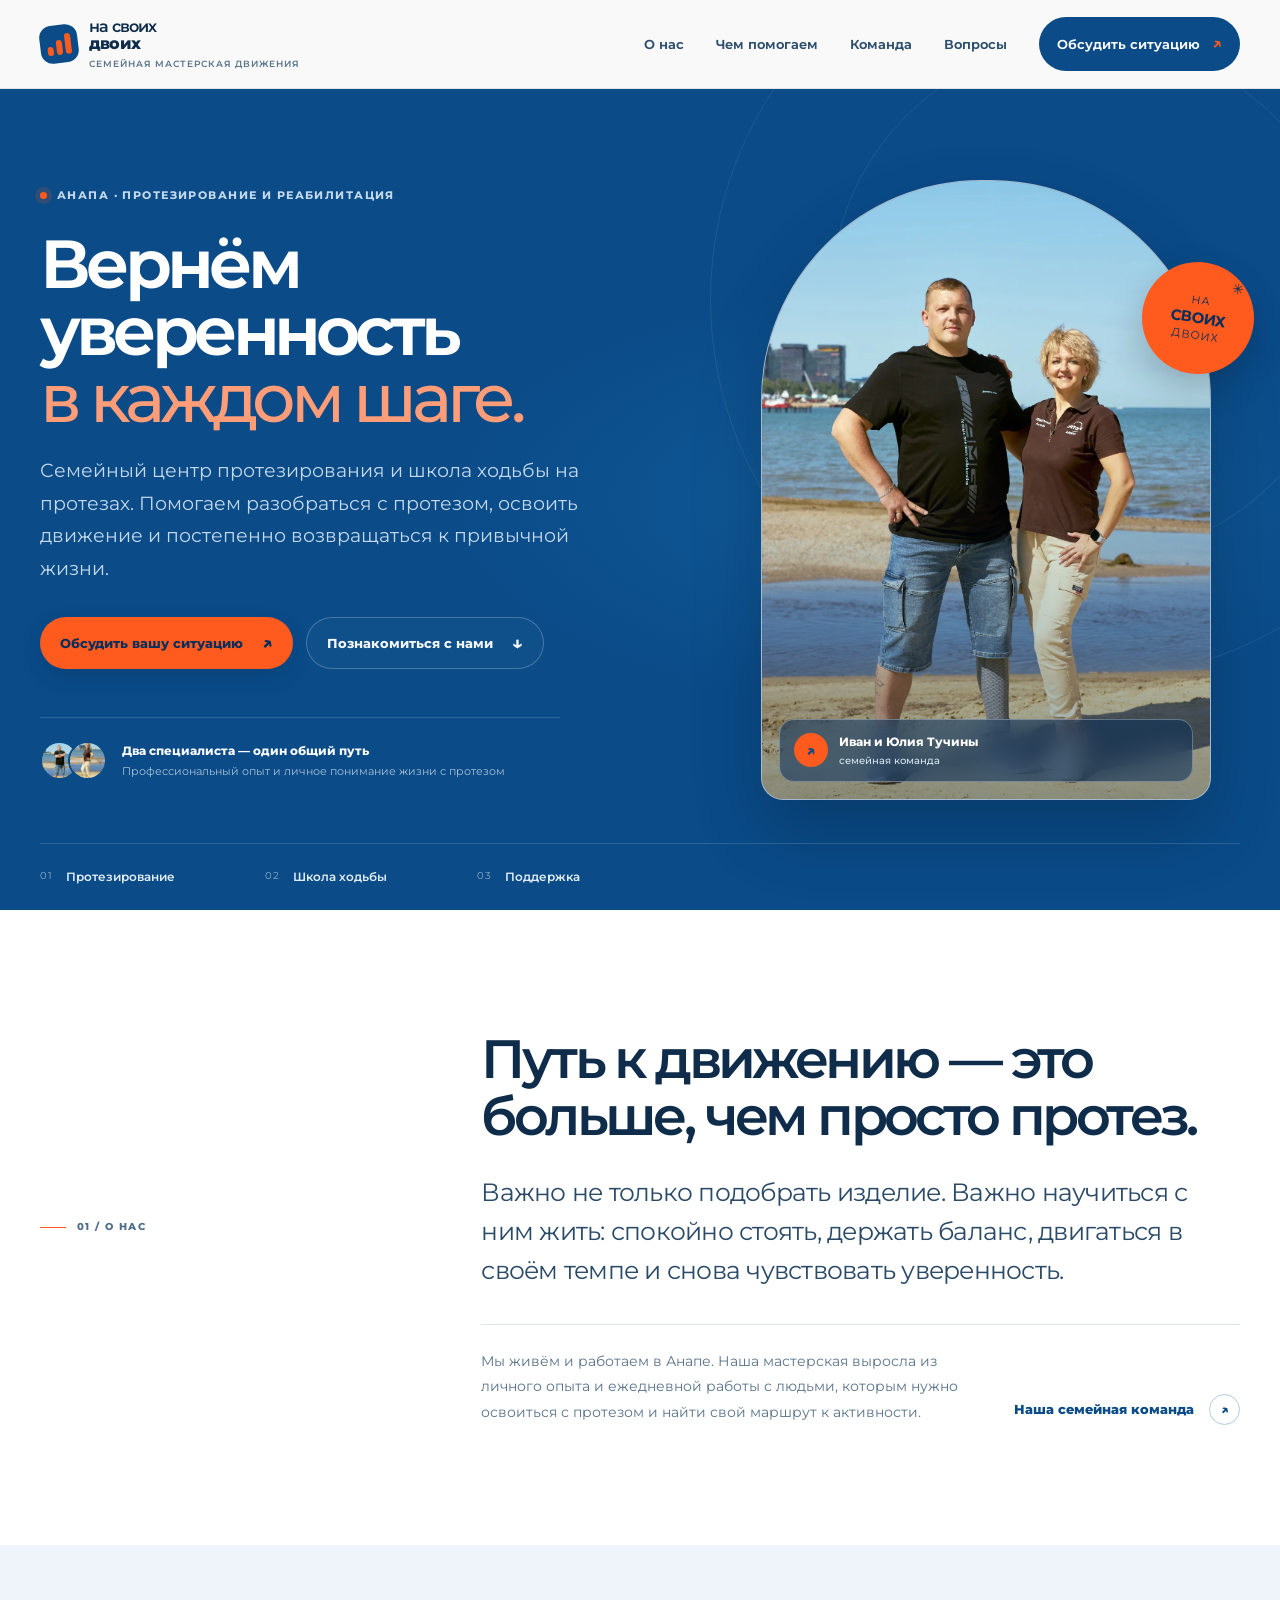
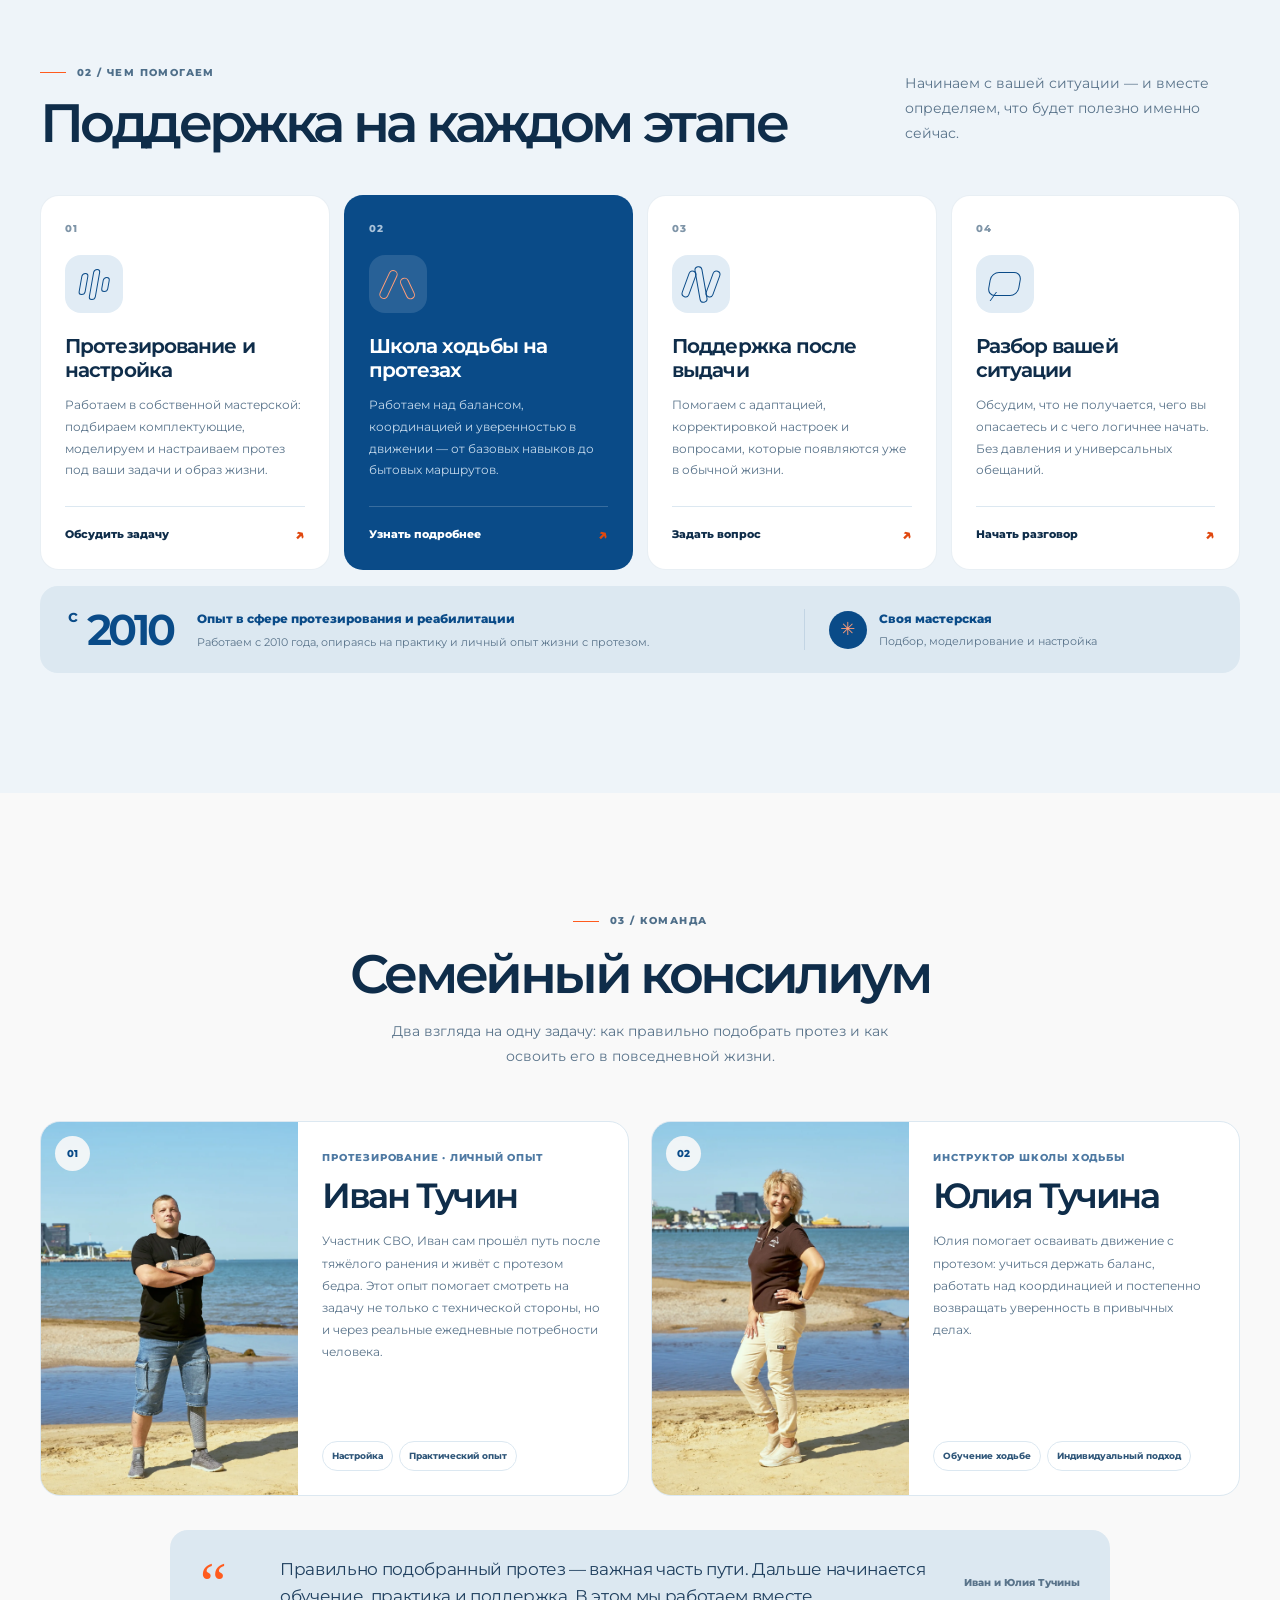
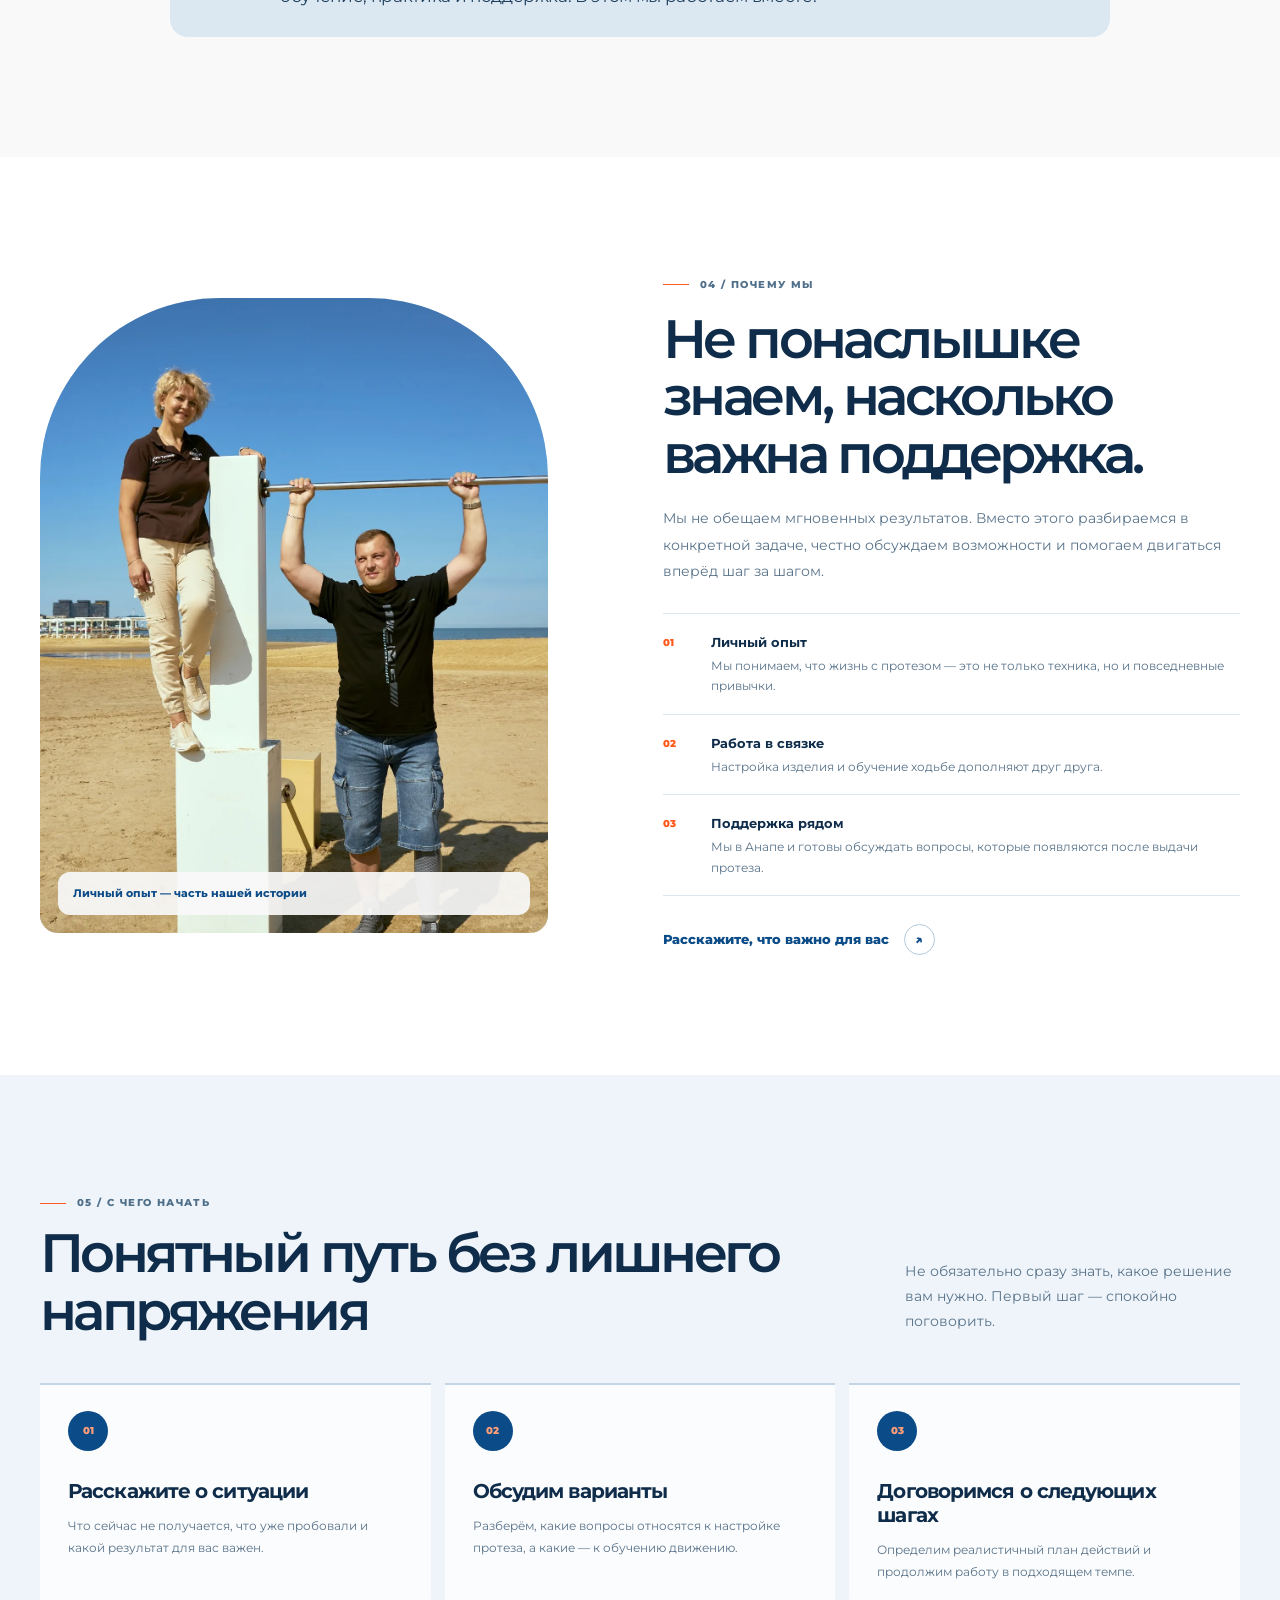
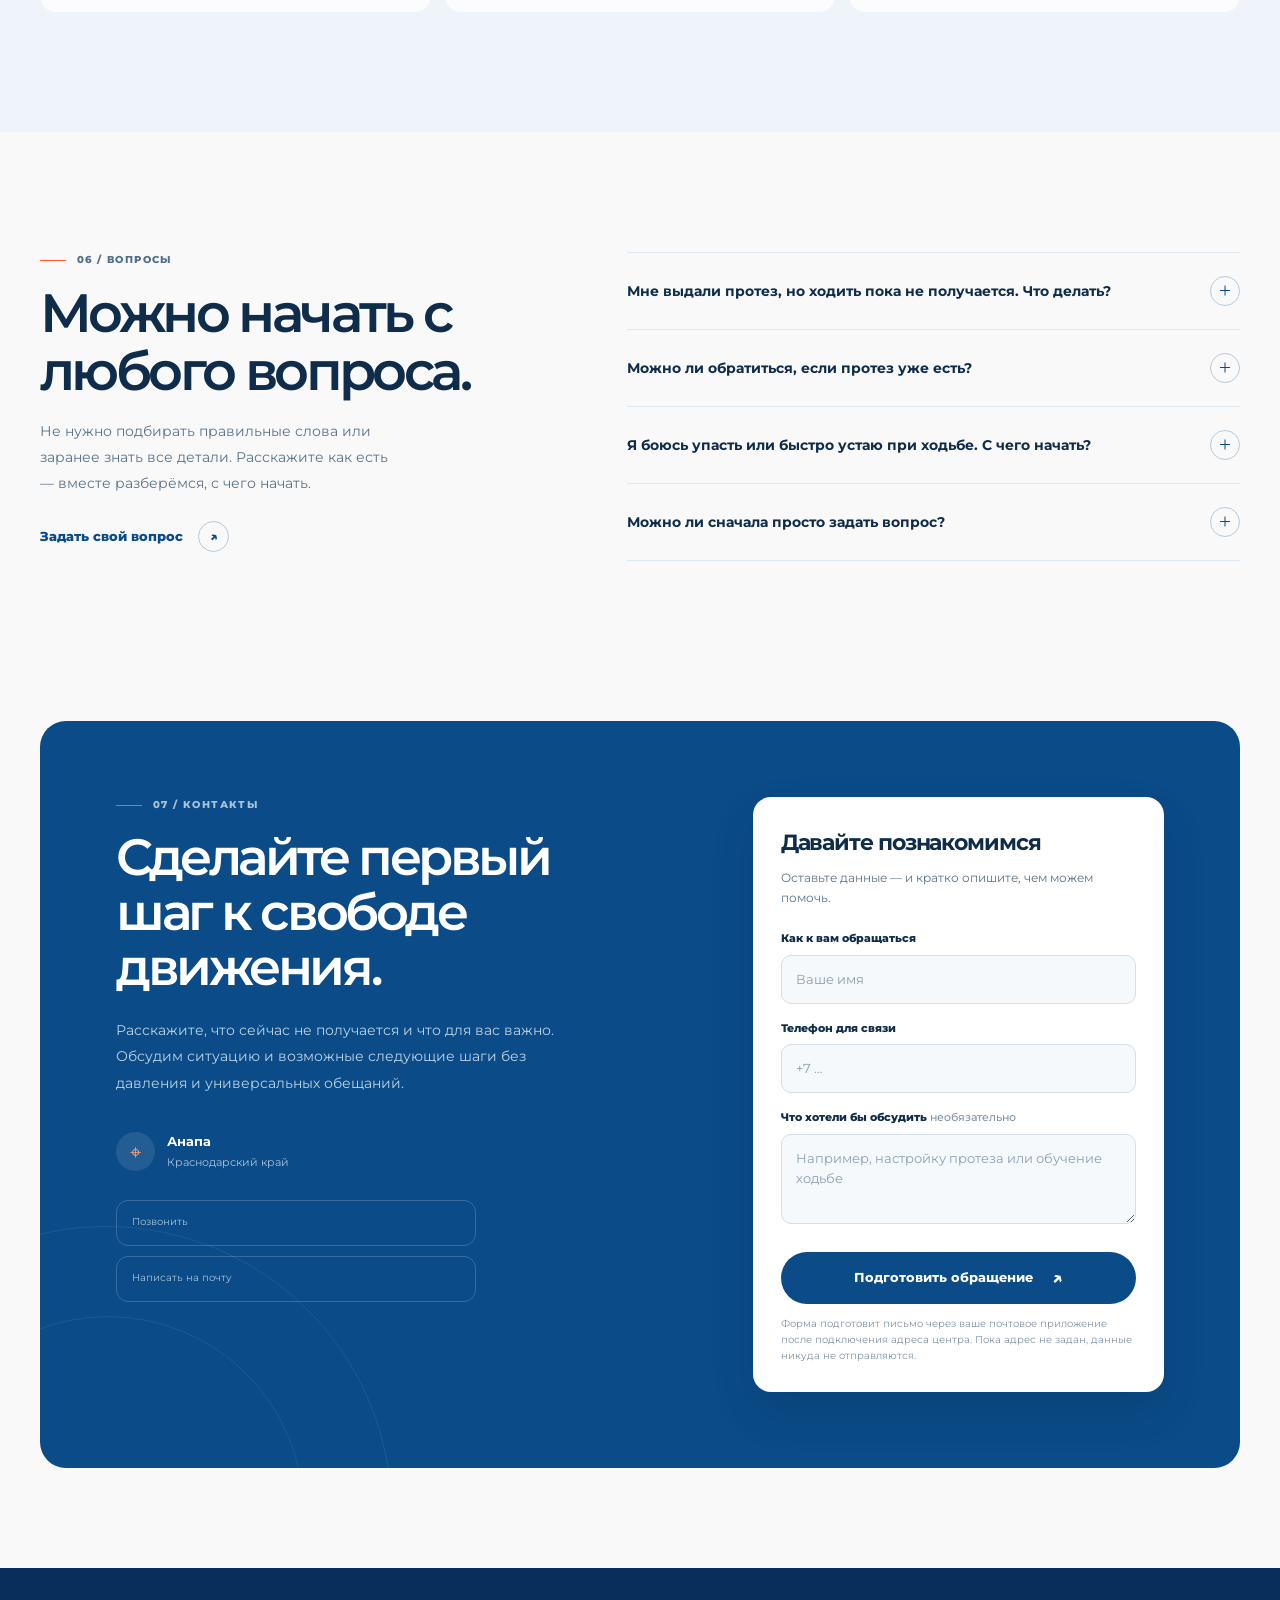
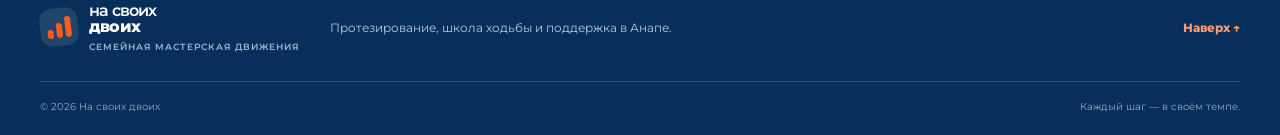
==== commit fe564fee: "Restyle: blue/orange palette and Montserrat from the previous site Co-Authored-By: Claude Sonnet 5.5" ====
--- a/index.html
+++ b/index.html
@@ -3,7 +3,10 @@
 <head>
   <meta charset="utf-8">
   <meta name="viewport" content="width=device-width, initial-scale=1">
-  <meta name="theme-color" content="#173f37">
+  <meta name="theme-color" content="#0a4b88">
+  <link rel="preconnect" href="https://fonts.googleapis.com">
+  <link rel="preconnect" href="https://fonts.gstatic.com" crossorigin>
+  <link href="https://fonts.googleapis.com/css2?family=Montserrat:wght@400;500;600;700;800&subset=cyrillic&display=swap" rel="stylesheet">
   <meta name="description" content="Семейный центр протезирования и реабилитации в Анапе. Протезирование, настройка, школа ходьбы на протезах и поддержка на каждом этапе.">
   <meta property="og:type" content="website">
   <meta property="og:title" content="На своих двоих — семейный центр протезирования и реабилитации">
--- a/styles.css
+++ b/styles.css
@@ -1,8 +1,8 @@
 @charset "UTF-8";
-:root{--pine:#173f37;--pine-deep:#0f302a;--pine-soft:#28584d;--ink:#172a25;--muted:#65736c;--paper:#f7f5ef;--white:#fffefa;--line:#dcded6;--accent:#eaa56f;--accent-light:#f2c59c;--sage:#e8ece4;--container:1200px;--radius:24px;--shadow:0 22px 60px rgba(20,49,41,.12)}
+:root{--pine:#0a4b88;--pine-deep:#082f5b;--pine-soft:#0c579c;--ink:#0f2d4a;--muted:#59738a;--paper:#f9f9f9;--white:#ffffff;--line:#dce8f1;--accent:#ff5b1e;--accent-light:#ff9d78;--sage:#dce8f1;--container:1200px;--radius:24px;--shadow:0 22px 60px rgba(8,47,91,.14)}
 *{box-sizing:border-box}
 html{scroll-behavior:smooth;scroll-padding-top:100px}
-body{margin:0;background:var(--paper);color:var(--ink);font-family:Inter,ui-sans-serif,system-ui,-apple-system,BlinkMacSystemFont,"Segoe UI",sans-serif;font-size:16px;line-height:1.6;-webkit-font-smoothing:antialiased;text-rendering:optimizeLegibility}
+body{margin:0;background:var(--paper);color:var(--ink);font-family:Montserrat,Inter,ui-sans-serif,system-ui,-apple-system,BlinkMacSystemFont,"Segoe UI",sans-serif;font-size:16px;line-height:1.6;-webkit-font-smoothing:antialiased;text-rendering:optimizeLegibility}
 img{display:block;max-width:100%;height:auto}
 a{color:inherit;text-decoration:none}
 button,input,textarea{font:inherit}
@@ -12,48 +12,48 @@
 .container{width:min(var(--container),calc(100% - 64px));margin-inline:auto}
 .section-pad{padding:120px 0}
 .skip-link{position:absolute;left:16px;top:-60px;z-index:1000;background:var(--white);padding:12px 16px;border-radius:10px;color:var(--ink)}.skip-link:focus{top:16px}
-.site-header{position:sticky;top:0;z-index:50;background:rgba(247,245,239,.94);backdrop-filter:blur(16px);border-bottom:1px solid rgba(30,60,49,.1)}
+.site-header{position:sticky;top:0;z-index:50;background:rgba(249,249,249,.94);backdrop-filter:blur(16px);border-bottom:1px solid rgba(8,47,91,.1)}
 .header-inner{min-height:88px;display:flex;align-items:center;justify-content:space-between;gap:32px}
 .brand{display:inline-flex;align-items:center;gap:11px;flex-shrink:0}
 .brand-mark{width:38px;height:38px;display:flex;align-items:flex-end;gap:3px;padding:8px 7px;border-radius:12px;background:var(--pine);transform:rotate(-7deg)}
 .brand-mark span{display:block;width:6px;border-radius:8px;background:var(--accent)}.brand-mark span:nth-child(1){height:9px}.brand-mark span:nth-child(2){height:15px}.brand-mark span:nth-child(3){height:21px}
 .brand-name{font-size:16px;line-height:1.05;letter-spacing:-.05em;font-weight:600;display:flex;flex-direction:column}.brand-name strong{font-weight:800}.brand-name small{margin-top:6px;font-size:9px;letter-spacing:.11em;text-transform:uppercase;color:var(--muted);font-weight:600}
-.primary-nav{display:flex;align-items:center;gap:clamp(18px,2.5vw,34px);font-size:13px;font-weight:650;color:#42554d}.primary-nav>a:not(.nav-cta){transition:color .2s}.primary-nav>a:not(.nav-cta):hover{color:var(--pine)}
+.primary-nav{display:flex;align-items:center;gap:clamp(18px,2.5vw,34px);font-size:13px;font-weight:650;color:#2c4d6b}.primary-nav>a:not(.nav-cta){transition:color .2s}.primary-nav>a:not(.nav-cta):hover{color:var(--pine)}
 .nav-cta{display:inline-flex;align-items:center;gap:12px;background:var(--pine);color:white!important;border-radius:999px;padding:13px 18px;transition:transform .2s,background .2s}.nav-cta:hover{background:var(--pine-soft);transform:translateY(-1px)}.nav-cta span{font-size:17px;color:var(--accent)}
 .menu-toggle{display:none;width:44px;height:44px;border:1px solid var(--line);background:transparent;border-radius:50%;align-items:center;justify-content:center;flex-direction:column;gap:6px;cursor:pointer}.menu-toggle span{display:block;width:18px;height:1.5px;background:var(--ink);transition:transform .2s}
 .section-dark{background:var(--pine);color:var(--white)}
-.hero{position:relative;overflow:hidden;padding-top:78px;background:radial-gradient(ellipse at 72% 50%,rgba(67,111,94,.34),transparent 37%),var(--pine)}
+.hero{position:relative;overflow:hidden;padding-top:78px;background:radial-gradient(ellipse at 72% 50%,rgba(31,117,183,.38),transparent 37%),var(--pine)}
 .hero-orbit{position:absolute;border:1px solid rgba(255,255,255,.08);border-radius:50%;pointer-events:none}.hero-orbit-one{width:760px;height:760px;right:-190px;top:-170px}.hero-orbit-two{width:520px;height:520px;right:-70px;top:-50px}
 .hero-grid{position:relative;z-index:1;display:grid;grid-template-columns:minmax(0,1fr) minmax(340px,.84fr);gap:clamp(44px,8vw,112px);align-items:center}
 .hero-copy{padding:20px 0 62px;max-width:640px}
-.eyebrow{display:flex;align-items:center;gap:10px;font-size:11px;font-weight:750;letter-spacing:.13em;text-transform:uppercase}.eyebrow-light{color:#c7d8ce}.eyebrow-dot{width:7px;height:7px;border-radius:50%;background:var(--accent);box-shadow:0 0 0 5px rgba(234,165,111,.13)}
+.eyebrow{display:flex;align-items:center;gap:10px;font-size:11px;font-weight:750;letter-spacing:.13em;text-transform:uppercase}.eyebrow-light{color:#c4d9ec}.eyebrow-dot{width:7px;height:7px;border-radius:50%;background:var(--accent);box-shadow:0 0 0 5px rgba(255,91,30,.16)}
 h1,h2,h3,p{margin-top:0}
 h1{font-size:clamp(44px,5.3vw,76px);line-height:.99;letter-spacing:-.075em;font-weight:650;max-width:680px;margin:25px 0 24px}
 h1 em{display:block;color:var(--accent-light);font-style:normal;font-weight:500}
-.hero-lead{font-size:clamp(16px,1.45vw,19px);line-height:1.75;color:#c7d7cf;max-width:550px;margin:0 0 32px}
+.hero-lead{font-size:clamp(16px,1.45vw,19px);line-height:1.75;color:#c4d9ec;max-width:550px;margin:0 0 32px}
 .hero-actions{display:flex;align-items:center;flex-wrap:wrap;gap:13px}
 .button{min-height:52px;padding:0 20px;border:0;border-radius:999px;display:inline-flex;align-items:center;justify-content:center;gap:19px;font-size:13px;font-weight:750;cursor:pointer;transition:background .2s,transform .2s,box-shadow .2s}.button span{font-size:18px;line-height:1}
-.button:hover{transform:translateY(-2px)}.button-accent{background:var(--accent);color:var(--pine-deep);box-shadow:0 8px 22px rgba(0,0,0,.1)}.button-accent:hover{background:#f2b482}.button-ghost{border:1px solid rgba(255,255,255,.23);color:#f3f7f2;background:rgba(255,255,255,.025)}.button-ghost:hover{background:rgba(255,255,255,.08)}.button-dark{background:var(--pine);color:white;width:100%;margin-top:10px}.button-dark:hover{background:var(--pine-soft)}
-.hero-proof{display:flex;align-items:center;gap:15px;margin-top:48px;padding-top:23px;border-top:1px solid rgba(255,255,255,.16);max-width:520px}.proof-avatars{display:flex;flex-shrink:0}.proof-avatars img{width:39px;height:39px;object-fit:cover;border:2px solid var(--pine);border-radius:50%}.proof-avatars img+img{margin-left:-11px}.hero-proof p{margin:0;display:flex;flex-direction:column;gap:3px}.hero-proof strong{font-size:12px;font-weight:750}.hero-proof span{font-size:11px;color:#aebfb5}
-.hero-visual{position:relative;align-self:stretch;min-height:590px;display:flex;align-items:center;justify-content:center;padding:0 6px 30px 0}.hero-photo-wrap{position:relative;width:min(100%,450px);height:min(620px,100%);min-height:540px;border-radius:220px 220px 22px 22px;overflow:hidden;border:1px solid rgba(255,255,255,.22);box-shadow:0 32px 70px rgba(0,0,0,.2);background:#9ba99b}.hero-photo{position:absolute;inset:0;width:100%;height:100%;object-fit:cover;object-position:center 47%}.hero-photo-wrap::after{content:"";position:absolute;inset:40% 0 0;background:linear-gradient(transparent,rgba(10,31,25,.42));pointer-events:none}
-.photo-label{position:absolute;z-index:1;left:17px;right:17px;bottom:17px;display:flex;align-items:center;gap:11px;border:1px solid rgba(255,255,255,.3);padding:12px 14px;border-radius:15px;background:rgba(20,50,42,.55);backdrop-filter:blur(12px);font-size:12px;font-weight:750}.photo-label small{display:block;color:#d3e0d8;font-size:10px;font-weight:500;margin-top:2px}.label-icon{display:grid;place-items:center;width:34px;height:34px;border-radius:50%;background:var(--accent);color:var(--pine);font-size:16px}
+.button:hover{transform:translateY(-2px)}.button-accent{background:var(--accent);color:var(--pine-deep);box-shadow:0 8px 22px rgba(0,0,0,.1)}.button-accent:hover{background:#ff7a45}.button-ghost{border:1px solid rgba(255,255,255,.23);color:#f4f8fc;background:rgba(255,255,255,.025)}.button-ghost:hover{background:rgba(255,255,255,.08)}.button-dark{background:var(--pine);color:white;width:100%;margin-top:10px}.button-dark:hover{background:var(--pine-soft)}
+.hero-proof{display:flex;align-items:center;gap:15px;margin-top:48px;padding-top:23px;border-top:1px solid rgba(255,255,255,.16);max-width:520px}.proof-avatars{display:flex;flex-shrink:0}.proof-avatars img{width:39px;height:39px;object-fit:cover;border:2px solid var(--pine);border-radius:50%}.proof-avatars img+img{margin-left:-11px}.hero-proof p{margin:0;display:flex;flex-direction:column;gap:3px}.hero-proof strong{font-size:12px;font-weight:750}.hero-proof span{font-size:11px;color:#a9c2d9}
+.hero-visual{position:relative;align-self:stretch;min-height:590px;display:flex;align-items:center;justify-content:center;padding:0 6px 30px 0}.hero-photo-wrap{position:relative;width:min(100%,450px);height:min(620px,100%);min-height:540px;border-radius:220px 220px 22px 22px;overflow:hidden;border:1px solid rgba(255,255,255,.22);box-shadow:0 32px 70px rgba(0,0,0,.2);background:#8aa5bd}.hero-photo{position:absolute;inset:0;width:100%;height:100%;object-fit:cover;object-position:center 47%}.hero-photo-wrap::after{content:"";position:absolute;inset:40% 0 0;background:linear-gradient(transparent,rgba(5,28,56,.42));pointer-events:none}
+.photo-label{position:absolute;z-index:1;left:17px;right:17px;bottom:17px;display:flex;align-items:center;gap:11px;border:1px solid rgba(255,255,255,.3);padding:12px 14px;border-radius:15px;background:rgba(8,47,91,.55);backdrop-filter:blur(12px);font-size:12px;font-weight:750}.photo-label small{display:block;color:#d4e4f2;font-size:10px;font-weight:500;margin-top:2px}.label-icon{display:grid;place-items:center;width:34px;height:34px;border-radius:50%;background:var(--accent);color:var(--pine);font-size:16px}
 .hero-sticker{position:absolute;top:95px;right:-14px;width:112px;height:112px;border-radius:50%;background:var(--accent);color:var(--pine-deep);display:flex;flex-direction:column;align-items:center;justify-content:center;line-height:1.05;transform:rotate(9deg);box-shadow:0 15px 35px rgba(0,0,0,.18);font-size:11px;letter-spacing:.1em}.hero-sticker strong{font-size:15px;letter-spacing:-.04em;margin:4px 0}.hero-sticker i{position:absolute;right:14px;top:14px;font-style:normal;font-size:14px}
-.hero-bottom{position:relative;z-index:1;border-top:1px solid rgba(255,255,255,.14);display:flex;gap:clamp(32px,7vw,90px);padding-top:23px;padding-bottom:24px;color:#92a99c;font-size:10px;letter-spacing:.12em}.hero-bottom span{display:flex;align-items:center;gap:13px}.hero-bottom b{font-size:12px;color:#e4ece5;letter-spacing:0;font-weight:600}
-.section-kicker{display:flex;align-items:center;gap:11px;color:#61756a;font-size:10px;font-weight:800;text-transform:uppercase;letter-spacing:.14em}.kicker-line{width:26px;height:1px;background:var(--accent);display:inline-block}.section-kicker-light{color:#a7beb1}
-.intro-section{background:var(--white)}.intro-grid{display:grid;grid-template-columns:.43fr 1fr;gap:clamp(45px,9vw,140px)}.intro-content h2,.section-heading h2,.family-heading h2,.story-copy h2,.faq-intro h2,.contact-copy h2{font-size:clamp(34px,4.2vw,55px);letter-spacing:-.067em;line-height:1.07;font-weight:600;margin:0 0 28px}.intro-content h2{max-width:850px}.intro-large{font-size:clamp(19px,2.2vw,25px);line-height:1.55;letter-spacing:-.03em;max-width:870px;margin-bottom:35px;color:#3e5148}.intro-bottom{border-top:1px solid var(--line);padding-top:24px;display:flex;justify-content:space-between;align-items:flex-end;gap:32px}.intro-bottom p{max-width:530px;margin:0;color:var(--muted);font-size:14px;line-height:1.8}.text-link{display:inline-flex;align-items:center;gap:15px;color:var(--pine);font-size:13px;font-weight:800;white-space:nowrap}.text-link span{display:grid;place-items:center;width:31px;height:31px;border:1px solid #b9c5bb;border-radius:50%;transition:background .2s,color .2s,transform .2s}.text-link:hover span{background:var(--pine);color:white;transform:translate(2px,-2px)}
-.services-section{background:#eff0e9}.section-heading{display:flex;align-items:flex-end;justify-content:space-between;gap:48px;margin-bottom:44px}.section-heading h2{margin:13px 0 0}.section-heading>p{max-width:335px;color:var(--muted);font-size:14px;line-height:1.8;margin:0 0 5px}.service-grid{display:grid;grid-template-columns:repeat(4,minmax(0,1fr));gap:14px}.service-card{position:relative;min-height:340px;border-radius:19px;background:var(--white);padding:25px 24px 22px;display:flex;flex-direction:column;border:1px solid rgba(26,60,47,.08);transition:transform .25s,box-shadow .25s}.service-card:hover{transform:translateY(-5px);box-shadow:var(--shadow)}.service-card-featured{background:var(--pine);color:white}.service-index{font-size:10px;font-weight:800;letter-spacing:.13em;color:#829188}.service-card-featured .service-index{color:#a8c0b3}.service-symbol{display:flex;position:relative;height:58px;width:58px;align-items:center;justify-content:center;gap:4px;margin:18px 0 21px;border-radius:16px;background:#e9eee5;color:var(--pine)}.service-card-featured .service-symbol{background:rgba(255,255,255,.12);color:var(--accent-light)}.service-symbol i{display:block;border:1.5px solid currentColor;border-radius:5px;width:7px;height:22px;transform:skew(-10deg)}.symbol-fit i:nth-child(2){height:31px}.symbol-fit i:nth-child(3){height:15px}.symbol-walk{gap:10px}.symbol-walk i{width:9px;height:31px;transform:rotate(25deg);border-radius:8px}.symbol-walk i:nth-child(2){transform:rotate(-25deg);height:23px;margin-top:8px}.symbol-care i{width:8px;height:28px;transform:rotate(20deg)}.symbol-care i:nth-child(2){height:37px;transform:rotate(-10deg)}.symbol-talk i{width:31px;height:24px;border-radius:8px;position:relative}.symbol-talk i::after{content:"";position:absolute;left:5px;bottom:-6px;width:9px;height:9px;border-left:1.5px solid currentColor;transform:skew(-28deg);background:inherit}
-.service-card h3{font-size:20px;letter-spacing:-.045em;line-height:1.2;margin:0 0 12px;font-weight:650}.service-card p{font-size:12px;line-height:1.8;color:var(--muted);margin:0 0 25px}.service-card-featured p{color:#c5d6cc}.service-card>a{font-size:11px;font-weight:800;display:flex;align-items:center;justify-content:space-between;gap:8px;margin-top:auto;padding-top:15px;border-top:1px solid var(--line)}.service-card-featured>a{border-color:rgba(255,255,255,.19)}.service-card>a span{font-size:16px;color:#b76f3b;transition:transform .2s}.service-card>a:hover span{transform:translate(3px,-3px)}
-.experience-strip{display:grid;grid-template-columns:auto minmax(0,1fr) minmax(220px,.7fr);align-items:center;gap:24px;margin-top:16px;background:#e4e9df;border-radius:18px;padding:22px 28px}.experience-year{font-size:43px;line-height:1;font-weight:650;letter-spacing:-.08em;color:var(--pine);white-space:nowrap}.experience-year span{font-size:17px;vertical-align:top;letter-spacing:0}.experience-copy{display:flex;flex-direction:column;gap:5px}.experience-copy strong,.experience-workshop strong{font-size:12px;color:var(--pine);font-weight:800}.experience-copy>span,.experience-workshop small{font-size:11px;line-height:1.65;color:var(--muted)}.experience-workshop{display:flex;align-items:center;gap:12px;border-left:1px solid #c7d0c3;padding-left:24px}.experience-workshop>span:last-child{display:flex;flex-direction:column;gap:4px}.workshop-icon{display:grid;place-items:center;width:38px;height:38px;border-radius:50%;background:var(--pine);color:var(--accent-light);font-size:18px;flex:0 0 38px}
-.family-section{background:var(--paper)}.family-heading{text-align:center;max-width:700px;margin:0 auto 52px}.family-heading .section-kicker{justify-content:center}.family-heading h2{margin:16px 0}.family-heading>p{max-width:520px;margin:0 auto;color:var(--muted);line-height:1.8;font-size:14px}.team-grid{display:grid;grid-template-columns:1fr 1fr;gap:22px}.person-card{display:grid;grid-template-columns:minmax(160px,.78fr) minmax(0,1fr);background:var(--white);border:1px solid var(--line);border-radius:20px;overflow:hidden;min-height:375px}.person-photo{position:relative;min-height:100%;background:#d3dcd1;overflow:hidden}.person-photo img{position:absolute;width:100%;height:100%;inset:0;object-fit:cover;object-position:center 35%;transition:transform .5s}.person-card:hover .person-photo img{transform:scale(1.035)}.person-number{position:absolute;top:14px;left:14px;width:35px;height:35px;border-radius:50%;display:grid;place-items:center;background:rgba(247,245,239,.91);color:var(--pine);font-size:10px;font-weight:800}.person-info{padding:28px 24px 24px;display:flex;flex-direction:column;align-items:flex-start}.person-role{font-size:10px;letter-spacing:.08em;text-transform:uppercase;color:#6d8878;font-weight:800;margin-bottom:12px}.person-info h3{font-size:clamp(25px,2.7vw,35px);line-height:1.05;letter-spacing:-.07em;margin:0 0 16px;font-weight:620}.person-info>p:not(.person-role){font-size:12px;line-height:1.85;color:var(--muted);margin-bottom:24px}.person-tags{display:flex;flex-wrap:wrap;gap:6px;margin-top:auto}.person-tags span{font-size:9px;font-weight:750;padding:7px 9px;border:1px solid var(--line);border-radius:999px;color:#4d6557}.family-quote{display:grid;grid-template-columns:60px 1fr auto;align-items:center;gap:20px;margin:34px auto 0;padding:26px 30px;background:var(--sage);border-radius:18px;max-width:940px}.quote-mark{font-family:Georgia,serif;color:#c48b5e;font-size:60px;line-height:.7;align-self:center}.family-quote p{margin:0;color:#354a40;line-height:1.6;font-size:17px;letter-spacing:-.02em}.quote-sign{font-size:10px;font-weight:800;color:#718175;white-space:nowrap}
-.story-section{background:var(--white)}.story-grid{display:grid;grid-template-columns:minmax(0,.88fr) minmax(0,1fr);gap:clamp(55px,9vw,130px);align-items:center}.story-image{position:relative;max-width:520px}.story-image img{width:100%;aspect-ratio:4/5;object-fit:cover;object-position:center 36%;border-radius:180px 180px 18px 18px;background:#d3dcd1}.image-caption{position:absolute;left:18px;right:18px;bottom:18px;padding:13px 15px;border-radius:12px;background:rgba(247,245,239,.92);font-size:11px;font-weight:750;color:var(--pine)}.story-copy h2{margin:17px 0 23px}.story-copy>p{font-size:14px;line-height:1.9;color:var(--muted);margin-bottom:28px;max-width:600px}.story-points{border-top:1px solid var(--line);margin-bottom:28px}.story-points>div{display:grid;grid-template-columns:38px 1fr;gap:10px;padding:17px 0;border-bottom:1px solid var(--line)}.story-points>div>span{font-size:10px;font-weight:850;color:#ba8257;padding-top:4px}.story-points p{margin:0;font-size:12px;line-height:1.7;color:var(--muted)}.story-points strong{display:block;font-size:13px;color:var(--ink);margin-bottom:3px}
-.steps-section{background:#eff0e9}.steps-grid{display:grid;grid-template-columns:repeat(3,1fr);gap:14px}.step-card{padding:26px 28px 30px;border-top:2px solid #cbd6c9;background:rgba(255,254,250,.78);border-radius:0 0 16px 16px;min-height:225px;transition:transform .2s,background .2s}.step-card:hover{transform:translateY(-3px);background:var(--white)}.step-number{display:inline-grid;place-items:center;width:40px;height:40px;border-radius:50%;background:var(--pine);color:var(--accent-light);font-size:10px;font-weight:850;margin-bottom:28px}.step-card h3{font-size:20px;letter-spacing:-.045em;line-height:1.2;margin-bottom:12px}.step-card p{color:var(--muted);font-size:12px;line-height:1.8;margin:0;max-width:320px}
-.faq-section{background:var(--paper)}.faq-grid{display:grid;grid-template-columns:.75fr 1fr;gap:clamp(50px,10vw,150px)}.faq-intro h2{margin:16px 0 20px}.faq-intro>p{font-size:14px;line-height:1.85;color:var(--muted);margin:0 0 24px;max-width:360px}.faq-list details{border-bottom:1px solid var(--line)}.faq-list details:first-child{border-top:1px solid var(--line)}.faq-list summary{list-style:none;display:flex;justify-content:space-between;align-items:center;gap:20px;padding:23px 0;cursor:pointer;font-weight:700;font-size:14px;line-height:1.55}.faq-list summary::-webkit-details-marker{display:none}.faq-list summary>span{position:relative;flex:0 0 30px;height:30px;border:1px solid #bfcac0;border-radius:50%;transition:transform .2s,background .2s}.faq-list summary>span::before,.faq-list summary>span::after{content:"";position:absolute;left:9px;right:9px;top:13px;height:1px;background:var(--pine)}.faq-list summary>span::after{transform:rotate(90deg)}.faq-list details[open] summary>span{background:var(--accent-light);transform:rotate(45deg)}.faq-list details>p{font-size:13px;line-height:1.8;color:var(--muted);margin:0;padding:0 50px 24px 0;max-width:590px}
-.contact-section{padding-top:40px;padding-bottom:100px;background:var(--paper)}.contact-panel{position:relative;overflow:hidden;border-radius:26px;background:var(--pine);color:var(--white);display:grid;grid-template-columns:1fr .77fr;gap:clamp(48px,8vw,110px);padding:clamp(38px,6vw,76px)}.contact-panel::before,.contact-panel::after{content:"";position:absolute;border:1px solid rgba(255,255,255,.08);border-radius:50%;pointer-events:none}.contact-panel::before{width:570px;height:570px;left:-220px;bottom:-330px}.contact-panel::after{width:390px;height:390px;left:-128px;bottom:-240px}.contact-copy,.contact-form{position:relative;z-index:1}.contact-copy h2{font-size:clamp(35px,4vw,54px);margin:17px 0 22px;max-width:550px}.contact-copy>p{font-size:14px;color:#bdcec4;line-height:1.9;max-width:460px;margin-bottom:35px}.contact-meta{display:flex;align-items:center;gap:12px}.contact-pin{width:39px;height:39px;border-radius:50%;display:grid;place-items:center;background:rgba(255,255,255,.1);color:var(--accent-light);font-size:20px}.contact-meta strong{font-size:13px;display:block}.contact-meta small{font-size:11px;color:#a7baae;display:block;margin-top:2px}.configured-contact{margin-top:28px;display:grid;gap:10px;max-width:360px}.configured-contact a{display:flex;flex-direction:column;gap:2px;padding:13px 15px;border:1px solid rgba(255,255,255,.18);border-radius:12px}.configured-contact a span{font-size:10px;color:#a7baae}.configured-contact a strong{font-size:13px;color:#fff}
-.contact-form{background:var(--white);color:var(--ink);border-radius:18px;padding:28px;box-shadow:0 20px 45px rgba(0,0,0,.1)}.form-heading{margin-bottom:22px}.form-heading>span{font-size:22px;letter-spacing:-.05em;font-weight:700}.form-heading p{font-size:12px;color:var(--muted);line-height:1.7;margin:7px 0 0}.contact-form label{display:block;font-size:11px;font-weight:800;margin:16px 0 7px}.optional{font-weight:500;color:#8a958e}.contact-form input,.contact-form textarea{width:100%;border:1px solid #d9ded7;background:#f8f8f3;padding:13px 14px;border-radius:10px;color:var(--ink);font-size:13px;outline-offset:2px;transition:border .2s}.contact-form input:focus,.contact-form textarea:focus{border-color:#759180}.contact-form textarea{resize:vertical;min-height:90px}.contact-form input::placeholder,.contact-form textarea::placeholder{color:#9aa39c}.contact-form .button{margin-top:20px}.form-status{margin:10px 0 0;font-size:12px;line-height:1.6;color:#38654c}.form-status:empty{display:none}.form-disclaimer{margin:12px 0 0;font-size:10px;color:#869087;line-height:1.6}
-.site-footer{background:var(--pine-deep);color:white;padding:35px 0 20px}.footer-top{display:flex;align-items:center;gap:30px;padding-bottom:29px;border-bottom:1px solid rgba(255,255,255,.15)}.brand-footer .brand-mark{background:rgba(255,255,255,.1)}.brand-footer .brand-name small{color:#9fb6a8}.footer-top>p{margin:0;color:#b2c6ba;font-size:12px}.back-top{margin-left:auto;font-size:12px;font-weight:750;color:var(--accent-light)}.footer-bottom{display:flex;align-items:center;justify-content:space-between;gap:25px;padding-top:17px;color:#91a99a;font-size:10px}
+.hero-bottom{position:relative;z-index:1;border-top:1px solid rgba(255,255,255,.14);display:flex;gap:clamp(32px,7vw,90px);padding-top:23px;padding-bottom:24px;color:#8fadc7;font-size:10px;letter-spacing:.12em}.hero-bottom span{display:flex;align-items:center;gap:13px}.hero-bottom b{font-size:12px;color:#e1ecf5;letter-spacing:0;font-weight:600}
+.section-kicker{display:flex;align-items:center;gap:11px;color:#4f6f8a;font-size:10px;font-weight:800;text-transform:uppercase;letter-spacing:.14em}.kicker-line{width:26px;height:1px;background:var(--accent);display:inline-block}.section-kicker-light{color:#a9c2d9}
+.intro-section{background:var(--white)}.intro-grid{display:grid;grid-template-columns:.43fr 1fr;gap:clamp(45px,9vw,140px)}.intro-content h2,.section-heading h2,.family-heading h2,.story-copy h2,.faq-intro h2,.contact-copy h2{font-size:clamp(34px,4.2vw,55px);letter-spacing:-.067em;line-height:1.07;font-weight:600;margin:0 0 28px}.intro-content h2{max-width:850px}.intro-large{font-size:clamp(19px,2.2vw,25px);line-height:1.55;letter-spacing:-.03em;max-width:870px;margin-bottom:35px;color:#2a4a68}.intro-bottom{border-top:1px solid var(--line);padding-top:24px;display:flex;justify-content:space-between;align-items:flex-end;gap:32px}.intro-bottom p{max-width:530px;margin:0;color:var(--muted);font-size:14px;line-height:1.8}.text-link{display:inline-flex;align-items:center;gap:15px;color:var(--pine);font-size:13px;font-weight:800;white-space:nowrap}.text-link span{display:grid;place-items:center;width:31px;height:31px;border:1px solid #b4cadc;border-radius:50%;transition:background .2s,color .2s,transform .2s}.text-link:hover span{background:var(--pine);color:white;transform:translate(2px,-2px)}
+.services-section{background:#eef4f9}.section-heading{display:flex;align-items:flex-end;justify-content:space-between;gap:48px;margin-bottom:44px}.section-heading h2{margin:13px 0 0}.section-heading>p{max-width:335px;color:var(--muted);font-size:14px;line-height:1.8;margin:0 0 5px}.service-grid{display:grid;grid-template-columns:repeat(4,minmax(0,1fr));gap:14px}.service-card{position:relative;min-height:340px;border-radius:19px;background:var(--white);padding:25px 24px 22px;display:flex;flex-direction:column;border:1px solid rgba(10,75,136,.09);transition:transform .25s,box-shadow .25s}.service-card:hover{transform:translateY(-5px);box-shadow:var(--shadow)}.service-card-featured{background:var(--pine);color:white}.service-index{font-size:10px;font-weight:800;letter-spacing:.13em;color:#7f95a8}.service-card-featured .service-index{color:#a9c2d9}.service-symbol{display:flex;position:relative;height:58px;width:58px;align-items:center;justify-content:center;gap:4px;margin:18px 0 21px;border-radius:16px;background:#e1ecf5;color:var(--pine)}.service-card-featured .service-symbol{background:rgba(255,255,255,.12);color:var(--accent-light)}.service-symbol i{display:block;border:1.5px solid currentColor;border-radius:5px;width:7px;height:22px;transform:skew(-10deg)}.symbol-fit i:nth-child(2){height:31px}.symbol-fit i:nth-child(3){height:15px}.symbol-walk{gap:10px}.symbol-walk i{width:9px;height:31px;transform:rotate(25deg);border-radius:8px}.symbol-walk i:nth-child(2){transform:rotate(-25deg);height:23px;margin-top:8px}.symbol-care i{width:8px;height:28px;transform:rotate(20deg)}.symbol-care i:nth-child(2){height:37px;transform:rotate(-10deg)}.symbol-talk i{width:31px;height:24px;border-radius:8px;position:relative}.symbol-talk i::after{content:"";position:absolute;left:5px;bottom:-6px;width:9px;height:9px;border-left:1.5px solid currentColor;transform:skew(-28deg);background:inherit}
+.service-card h3{font-size:20px;letter-spacing:-.045em;line-height:1.2;margin:0 0 12px;font-weight:650}.service-card p{font-size:12px;line-height:1.8;color:var(--muted);margin:0 0 25px}.service-card-featured p{color:#c4d9ec}.service-card>a{font-size:11px;font-weight:800;display:flex;align-items:center;justify-content:space-between;gap:8px;margin-top:auto;padding-top:15px;border-top:1px solid var(--line)}.service-card-featured>a{border-color:rgba(255,255,255,.19)}.service-card>a span{font-size:16px;color:#e0480f;transition:transform .2s}.service-card>a:hover span{transform:translate(3px,-3px)}
+.experience-strip{display:grid;grid-template-columns:auto minmax(0,1fr) minmax(220px,.7fr);align-items:center;gap:24px;margin-top:16px;background:#dce8f1;border-radius:18px;padding:22px 28px}.experience-year{font-size:43px;line-height:1;font-weight:650;letter-spacing:-.08em;color:var(--pine);white-space:nowrap}.experience-year span{font-size:17px;vertical-align:top;letter-spacing:0}.experience-copy{display:flex;flex-direction:column;gap:5px}.experience-copy strong,.experience-workshop strong{font-size:12px;color:var(--pine);font-weight:800}.experience-copy>span,.experience-workshop small{font-size:11px;line-height:1.65;color:var(--muted)}.experience-workshop{display:flex;align-items:center;gap:12px;border-left:1px solid #c3d5e4;padding-left:24px}.experience-workshop>span:last-child{display:flex;flex-direction:column;gap:4px}.workshop-icon{display:grid;place-items:center;width:38px;height:38px;border-radius:50%;background:var(--pine);color:var(--accent-light);font-size:18px;flex:0 0 38px}
+.family-section{background:var(--paper)}.family-heading{text-align:center;max-width:700px;margin:0 auto 52px}.family-heading .section-kicker{justify-content:center}.family-heading h2{margin:16px 0}.family-heading>p{max-width:520px;margin:0 auto;color:var(--muted);line-height:1.8;font-size:14px}.team-grid{display:grid;grid-template-columns:1fr 1fr;gap:22px}.person-card{display:grid;grid-template-columns:minmax(160px,.78fr) minmax(0,1fr);background:var(--white);border:1px solid var(--line);border-radius:20px;overflow:hidden;min-height:375px}.person-photo{position:relative;min-height:100%;background:#c9dbea;overflow:hidden}.person-photo img{position:absolute;width:100%;height:100%;inset:0;object-fit:cover;object-position:center 35%;transition:transform .5s}.person-card:hover .person-photo img{transform:scale(1.035)}.person-number{position:absolute;top:14px;left:14px;width:35px;height:35px;border-radius:50%;display:grid;place-items:center;background:rgba(249,249,249,.91);color:var(--pine);font-size:10px;font-weight:800}.person-info{padding:28px 24px 24px;display:flex;flex-direction:column;align-items:flex-start}.person-role{font-size:10px;letter-spacing:.08em;text-transform:uppercase;color:#4f7aa3;font-weight:800;margin-bottom:12px}.person-info h3{font-size:clamp(25px,2.7vw,35px);line-height:1.05;letter-spacing:-.07em;margin:0 0 16px;font-weight:620}.person-info>p:not(.person-role){font-size:12px;line-height:1.85;color:var(--muted);margin-bottom:24px}.person-tags{display:flex;flex-wrap:wrap;gap:6px;margin-top:auto}.person-tags span{font-size:9px;font-weight:750;padding:7px 9px;border:1px solid var(--line);border-radius:999px;color:#2f5679}.family-quote{display:grid;grid-template-columns:60px 1fr auto;align-items:center;gap:20px;margin:34px auto 0;padding:26px 30px;background:var(--sage);border-radius:18px;max-width:940px}.quote-mark{font-family:Georgia,serif;color:#ff5b1e;font-size:60px;line-height:.7;align-self:center}.family-quote p{margin:0;color:#1f3f5e;line-height:1.6;font-size:17px;letter-spacing:-.02em}.quote-sign{font-size:10px;font-weight:800;color:#59738a;white-space:nowrap}
+.story-section{background:var(--white)}.story-grid{display:grid;grid-template-columns:minmax(0,.88fr) minmax(0,1fr);gap:clamp(55px,9vw,130px);align-items:center}.story-image{position:relative;max-width:520px}.story-image img{width:100%;aspect-ratio:4/5;object-fit:cover;object-position:center 36%;border-radius:180px 180px 18px 18px;background:#c9dbea}.image-caption{position:absolute;left:18px;right:18px;bottom:18px;padding:13px 15px;border-radius:12px;background:rgba(249,249,249,.92);font-size:11px;font-weight:750;color:var(--pine)}.story-copy h2{margin:17px 0 23px}.story-copy>p{font-size:14px;line-height:1.9;color:var(--muted);margin-bottom:28px;max-width:600px}.story-points{border-top:1px solid var(--line);margin-bottom:28px}.story-points>div{display:grid;grid-template-columns:38px 1fr;gap:10px;padding:17px 0;border-bottom:1px solid var(--line)}.story-points>div>span{font-size:10px;font-weight:850;color:#ff5b1e;padding-top:4px}.story-points p{margin:0;font-size:12px;line-height:1.7;color:var(--muted)}.story-points strong{display:block;font-size:13px;color:var(--ink);margin-bottom:3px}
+.steps-section{background:#eef4f9}.steps-grid{display:grid;grid-template-columns:repeat(3,1fr);gap:14px}.step-card{padding:26px 28px 30px;border-top:2px solid #c3d5e4;background:rgba(255,255,255,.78);border-radius:0 0 16px 16px;min-height:225px;transition:transform .2s,background .2s}.step-card:hover{transform:translateY(-3px);background:var(--white)}.step-number{display:inline-grid;place-items:center;width:40px;height:40px;border-radius:50%;background:var(--pine);color:var(--accent-light);font-size:10px;font-weight:850;margin-bottom:28px}.step-card h3{font-size:20px;letter-spacing:-.045em;line-height:1.2;margin-bottom:12px}.step-card p{color:var(--muted);font-size:12px;line-height:1.8;margin:0;max-width:320px}
+.faq-section{background:var(--paper)}.faq-grid{display:grid;grid-template-columns:.75fr 1fr;gap:clamp(50px,10vw,150px)}.faq-intro h2{margin:16px 0 20px}.faq-intro>p{font-size:14px;line-height:1.85;color:var(--muted);margin:0 0 24px;max-width:360px}.faq-list details{border-bottom:1px solid var(--line)}.faq-list details:first-child{border-top:1px solid var(--line)}.faq-list summary{list-style:none;display:flex;justify-content:space-between;align-items:center;gap:20px;padding:23px 0;cursor:pointer;font-weight:700;font-size:14px;line-height:1.55}.faq-list summary::-webkit-details-marker{display:none}.faq-list summary>span{position:relative;flex:0 0 30px;height:30px;border:1px solid #b4cadc;border-radius:50%;transition:transform .2s,background .2s}.faq-list summary>span::before,.faq-list summary>span::after{content:"";position:absolute;left:9px;right:9px;top:13px;height:1px;background:var(--pine)}.faq-list summary>span::after{transform:rotate(90deg)}.faq-list details[open] summary>span{background:var(--accent-light);transform:rotate(45deg)}.faq-list details>p{font-size:13px;line-height:1.8;color:var(--muted);margin:0;padding:0 50px 24px 0;max-width:590px}
+.contact-section{padding-top:40px;padding-bottom:100px;background:var(--paper)}.contact-panel{position:relative;overflow:hidden;border-radius:26px;background:var(--pine);color:var(--white);display:grid;grid-template-columns:1fr .77fr;gap:clamp(48px,8vw,110px);padding:clamp(38px,6vw,76px)}.contact-panel::before,.contact-panel::after{content:"";position:absolute;border:1px solid rgba(255,255,255,.08);border-radius:50%;pointer-events:none}.contact-panel::before{width:570px;height:570px;left:-220px;bottom:-330px}.contact-panel::after{width:390px;height:390px;left:-128px;bottom:-240px}.contact-copy,.contact-form{position:relative;z-index:1}.contact-copy h2{font-size:clamp(35px,4vw,54px);margin:17px 0 22px;max-width:550px}.contact-copy>p{font-size:14px;color:#bdd3e6;line-height:1.9;max-width:460px;margin-bottom:35px}.contact-meta{display:flex;align-items:center;gap:12px}.contact-pin{width:39px;height:39px;border-radius:50%;display:grid;place-items:center;background:rgba(255,255,255,.1);color:var(--accent-light);font-size:20px}.contact-meta strong{font-size:13px;display:block}.contact-meta small{font-size:11px;color:#a9c2d9;display:block;margin-top:2px}.configured-contact{margin-top:28px;display:grid;gap:10px;max-width:360px}.configured-contact a{display:flex;flex-direction:column;gap:2px;padding:13px 15px;border:1px solid rgba(255,255,255,.18);border-radius:12px}.configured-contact a span{font-size:10px;color:#a9c2d9}.configured-contact a strong{font-size:13px;color:#fff}
+.contact-form{background:var(--white);color:var(--ink);border-radius:18px;padding:28px;box-shadow:0 20px 45px rgba(0,0,0,.1)}.form-heading{margin-bottom:22px}.form-heading>span{font-size:22px;letter-spacing:-.05em;font-weight:700}.form-heading p{font-size:12px;color:var(--muted);line-height:1.7;margin:7px 0 0}.contact-form label{display:block;font-size:11px;font-weight:800;margin:16px 0 7px}.optional{font-weight:500;color:#7f95a8}.contact-form input,.contact-form textarea{width:100%;border:1px solid #d3e0ea;background:#f6f9fc;padding:13px 14px;border-radius:10px;color:var(--ink);font-size:13px;outline-offset:2px;transition:border .2s}.contact-form input:focus,.contact-form textarea:focus{border-color:#1f75b7}.contact-form textarea{resize:vertical;min-height:90px}.contact-form input::placeholder,.contact-form textarea::placeholder{color:#8aa0b3}.contact-form .button{margin-top:20px}.form-status{margin:10px 0 0;font-size:12px;line-height:1.6;color:#0a4b88}.form-status:empty{display:none}.form-disclaimer{margin:12px 0 0;font-size:10px;color:#7f95a8;line-height:1.6}
+.site-footer{background:var(--pine-deep);color:white;padding:35px 0 20px}.footer-top{display:flex;align-items:center;gap:30px;padding-bottom:29px;border-bottom:1px solid rgba(255,255,255,.15)}.brand-footer .brand-mark{background:rgba(255,255,255,.1)}.brand-footer .brand-name small{color:#9bb8d3}.footer-top>p{margin:0;color:#b3cce3;font-size:12px}.back-top{margin-left:auto;font-size:12px;font-weight:750;color:var(--accent-light)}.footer-bottom{display:flex;align-items:center;justify-content:space-between;gap:25px;padding-top:17px;color:#8fadc7;font-size:10px}
 .reveal{opacity:1;transform:none}.js-motion .reveal{opacity:0;transform:translateY(18px);transition:opacity .65s ease,transform .65s cubic-bezier(.2,.7,.2,1)}.js-motion .reveal.is-visible{opacity:1;transform:translateY(0)}
 @media(min-width:1500px){.hero-grid{grid-template-columns:1fr .83fr}.hero-photo-wrap{width:min(100%,475px)}}
 @media(max-width:1050px){.container{width:min(var(--container),calc(100% - 48px))}.header-inner{min-height:78px}.primary-nav{gap:16px}.primary-nav>a:not(.nav-cta){font-size:12px}.nav-cta{padding:12px 14px;font-size:12px}.hero-grid{grid-template-columns:minmax(0,1fr) minmax(300px,.8fr);gap:40px}.hero-visual{min-height:540px}.hero-photo-wrap{min-height:500px}.hero-sticker{right:-5px}.service-grid{grid-template-columns:repeat(2,minmax(0,1fr))}.service-card{min-height:290px}.person-card{grid-template-columns:.67fr 1fr}.person-info{padding:24px 20px}.family-quote{grid-template-columns:42px 1fr}.quote-sign{grid-column:2}.story-grid{gap:60px}.contact-panel{gap:42px;padding:42px}.contact-form{padding:23px}}
-@media(max-width:780px){html{scroll-padding-top:84px}.container{width:calc(100% - 36px)}.section-pad{padding:82px 0}.header-inner{min-height:72px}.menu-toggle{display:flex}.primary-nav{display:none;position:absolute;left:18px;right:18px;top:calc(100% + 7px);background:var(--white);padding:18px;border-radius:18px;box-shadow:0 20px 50px rgba(21,49,40,.17);border:1px solid var(--line);align-items:stretch;gap:3px;flex-direction:column}.primary-nav.is-open{display:flex}.primary-nav>a:not(.nav-cta){font-size:14px;padding:12px 10px}.nav-cta{justify-content:space-between;padding:14px 16px;margin-top:8px}.menu-toggle[aria-expanded="true"] span:first-child{transform:translateY(3.75px) rotate(45deg)}.menu-toggle[aria-expanded="true"] span:last-child{transform:translateY(-3.75px) rotate(-45deg)}.hero{padding-top:45px}.hero-grid{grid-template-columns:1fr;gap:16px}.hero-copy{padding:12px 0 24px}.eyebrow{font-size:9px;letter-spacing:.11em}h1{font-size:clamp(46px,11vw,72px);margin-top:21px;max-width:600px}.hero-lead{font-size:16px;line-height:1.75;max-width:620px}.hero-actions{align-items:stretch}.button{min-height:50px;padding-inline:17px;font-size:12px;gap:12px}.hero-proof{margin-top:28px;padding-top:20px}.hero-visual{min-height:0;height:auto;padding:0 20px 38px 0;max-width:580px;width:100%;margin:auto}.hero-photo-wrap{width:100%;height:auto;min-height:0;aspect-ratio:4/5;max-height:610px;border-radius:180px 180px 20px 20px}.hero-sticker{width:92px;height:92px;top:35px;right:0;font-size:9px}.hero-sticker strong{font-size:13px}.hero-bottom{display:grid;grid-template-columns:repeat(3,1fr);gap:8px;padding-top:17px;padding-bottom:18px}.hero-bottom span{display:flex;flex-direction:column;align-items:flex-start;gap:5px;font-size:9px}.hero-bottom b{font-size:10px}.intro-grid{grid-template-columns:1fr;gap:25px}.intro-content h2,.section-heading h2,.family-heading h2,.story-copy h2,.faq-intro h2,.contact-copy h2{font-size:clamp(34px,8vw,48px)}.intro-large{font-size:19px}.intro-bottom{align-items:flex-start;flex-direction:column;gap:20px}.section-heading{align-items:flex-start;flex-direction:column;gap:14px;margin-bottom:30px}.section-heading>p{max-width:500px}.service-grid{gap:10px}.service-card{padding:22px 18px;min-height:315px}.service-card h3{font-size:18px}.service-card p{font-size:12px}.team-grid{grid-template-columns:1fr;gap:14px}.person-card{grid-template-columns:minmax(120px,.7fr) minmax(0,1fr);min-height:340px}.person-info{padding:24px 21px}.person-info h3{font-size:31px}.experience-strip{grid-template-columns:auto 1fr;gap:14px;padding:22px}.experience-workshop{grid-column:1/-1;border-left:0;border-top:1px solid #c7d0c3;padding:14px 0 0}.family-heading{margin-bottom:34px}.family-quote{margin-top:20px;padding:24px 21px;gap:14px;grid-template-columns:34px 1fr}.family-quote p{font-size:15px}.quote-mark{font-size:48px}.story-grid{grid-template-columns:1fr;gap:35px}.story-image{width:min(100%,500px);margin:auto}.story-image img{aspect-ratio:4/4.5;border-radius:140px 140px 15px 15px}.story-copy{max-width:650px}.steps-grid{grid-template-columns:1fr;gap:10px}.step-card{min-height:0;padding:23px}.step-number{margin-bottom:20px}.faq-grid{grid-template-columns:1fr;gap:30px}.faq-intro>p{max-width:570px}.faq-list summary{padding:20px 0;font-size:13px}.contact-section{padding-top:12px;padding-bottom:70px}.contact-panel{grid-template-columns:1fr;gap:30px;padding:32px 23px;border-radius:20px}.contact-copy h2{max-width:580px}.contact-copy>p{margin-bottom:25px}.contact-form{padding:22px}.footer-top{flex-wrap:wrap;gap:18px}.footer-top>p{order:3;width:100%}.back-top{margin-left:auto}.footer-bottom{align-items:flex-start;flex-direction:column;gap:6px}}
+@media(max-width:780px){html{scroll-padding-top:84px}.container{width:calc(100% - 36px)}.section-pad{padding:82px 0}.header-inner{min-height:72px}.menu-toggle{display:flex}.primary-nav{display:none;position:absolute;left:18px;right:18px;top:calc(100% + 7px);background:var(--white);padding:18px;border-radius:18px;box-shadow:0 20px 50px rgba(8,47,91,.17);border:1px solid var(--line);align-items:stretch;gap:3px;flex-direction:column}.primary-nav.is-open{display:flex}.primary-nav>a:not(.nav-cta){font-size:14px;padding:12px 10px}.nav-cta{justify-content:space-between;padding:14px 16px;margin-top:8px}.menu-toggle[aria-expanded="true"] span:first-child{transform:translateY(3.75px) rotate(45deg)}.menu-toggle[aria-expanded="true"] span:last-child{transform:translateY(-3.75px) rotate(-45deg)}.hero{padding-top:45px}.hero-grid{grid-template-columns:1fr;gap:16px}.hero-copy{padding:12px 0 24px}.eyebrow{font-size:9px;letter-spacing:.11em}h1{font-size:clamp(46px,11vw,72px);margin-top:21px;max-width:600px}.hero-lead{font-size:16px;line-height:1.75;max-width:620px}.hero-actions{align-items:stretch}.button{min-height:50px;padding-inline:17px;font-size:12px;gap:12px}.hero-proof{margin-top:28px;padding-top:20px}.hero-visual{min-height:0;height:auto;padding:0 20px 38px 0;max-width:580px;width:100%;margin:auto}.hero-photo-wrap{width:100%;height:auto;min-height:0;aspect-ratio:4/5;max-height:610px;border-radius:180px 180px 20px 20px}.hero-sticker{width:92px;height:92px;top:35px;right:0;font-size:9px}.hero-sticker strong{font-size:13px}.hero-bottom{display:grid;grid-template-columns:repeat(3,1fr);gap:8px;padding-top:17px;padding-bottom:18px}.hero-bottom span{display:flex;flex-direction:column;align-items:flex-start;gap:5px;font-size:9px}.hero-bottom b{font-size:10px}.intro-grid{grid-template-columns:1fr;gap:25px}.intro-content h2,.section-heading h2,.family-heading h2,.story-copy h2,.faq-intro h2,.contact-copy h2{font-size:clamp(34px,8vw,48px)}.intro-large{font-size:19px}.intro-bottom{align-items:flex-start;flex-direction:column;gap:20px}.section-heading{align-items:flex-start;flex-direction:column;gap:14px;margin-bottom:30px}.section-heading>p{max-width:500px}.service-grid{gap:10px}.service-card{padding:22px 18px;min-height:315px}.service-card h3{font-size:18px}.service-card p{font-size:12px}.team-grid{grid-template-columns:1fr;gap:14px}.person-card{grid-template-columns:minmax(120px,.7fr) minmax(0,1fr);min-height:340px}.person-info{padding:24px 21px}.person-info h3{font-size:31px}.experience-strip{grid-template-columns:auto 1fr;gap:14px;padding:22px}.experience-workshop{grid-column:1/-1;border-left:0;border-top:1px solid #c3d5e4;padding:14px 0 0}.family-heading{margin-bottom:34px}.family-quote{margin-top:20px;padding:24px 21px;gap:14px;grid-template-columns:34px 1fr}.family-quote p{font-size:15px}.quote-mark{font-size:48px}.story-grid{grid-template-columns:1fr;gap:35px}.story-image{width:min(100%,500px);margin:auto}.story-image img{aspect-ratio:4/4.5;border-radius:140px 140px 15px 15px}.story-copy{max-width:650px}.steps-grid{grid-template-columns:1fr;gap:10px}.step-card{min-height:0;padding:23px}.step-number{margin-bottom:20px}.faq-grid{grid-template-columns:1fr;gap:30px}.faq-intro>p{max-width:570px}.faq-list summary{padding:20px 0;font-size:13px}.contact-section{padding-top:12px;padding-bottom:70px}.contact-panel{grid-template-columns:1fr;gap:30px;padding:32px 23px;border-radius:20px}.contact-copy h2{max-width:580px}.contact-copy>p{margin-bottom:25px}.contact-form{padding:22px}.footer-top{flex-wrap:wrap;gap:18px}.footer-top>p{order:3;width:100%}.back-top{margin-left:auto}.footer-bottom{align-items:flex-start;flex-direction:column;gap:6px}}
 @media(max-width:440px){.container{width:calc(100% - 28px)}.brand-mark{width:34px;height:34px}.brand-name{font-size:15px}.brand-name small{font-size:8px}.hero-actions{flex-direction:column;align-items:stretch}.hero-actions .button{justify-content:space-between}.hero-photo-wrap{aspect-ratio:3/4}.hero-sticker{right:-5px}.hero-bottom{gap:4px}.hero-bottom span{letter-spacing:.05em}.hero-bottom b{font-size:9px}.service-grid{grid-template-columns:1fr}.service-card{min-height:265px}.service-symbol{margin:15px 0}.person-card{grid-template-columns:1fr}.person-photo{height:310px;min-height:0}.person-photo img{object-position:center 38%}.person-info{padding:24px}.family-quote{grid-template-columns:26px 1fr;padding:21px 16px}.quote-sign{font-size:9px}.contact-form{padding:19px}.contact-panel{padding:30px 17px}.footer-top .brand-name{font-size:14px}}
 @media(prefers-reduced-motion:reduce){html{scroll-behavior:auto}*,*::before,*::after{animation-duration:.01ms!important;animation-iteration-count:1!important;transition-duration:.01ms!important}.js-motion .reveal{opacity:1;transform:none}}
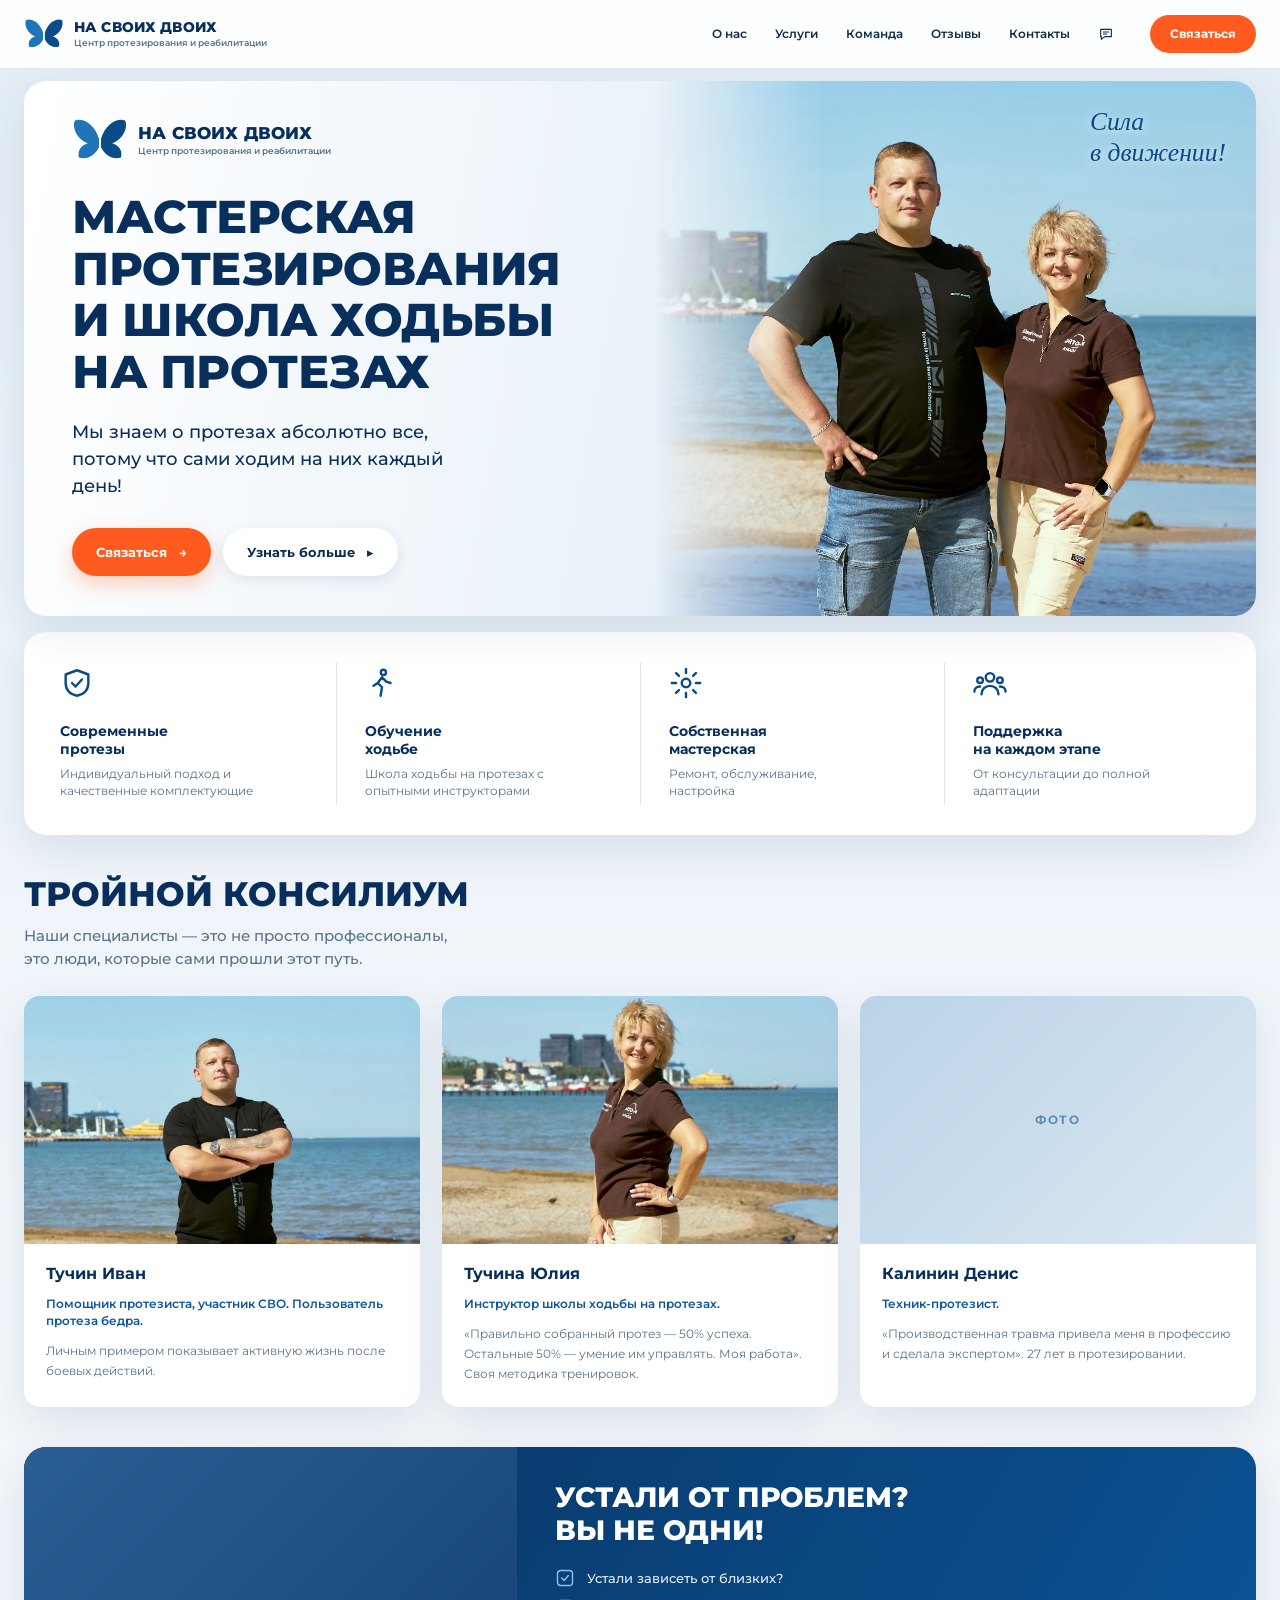
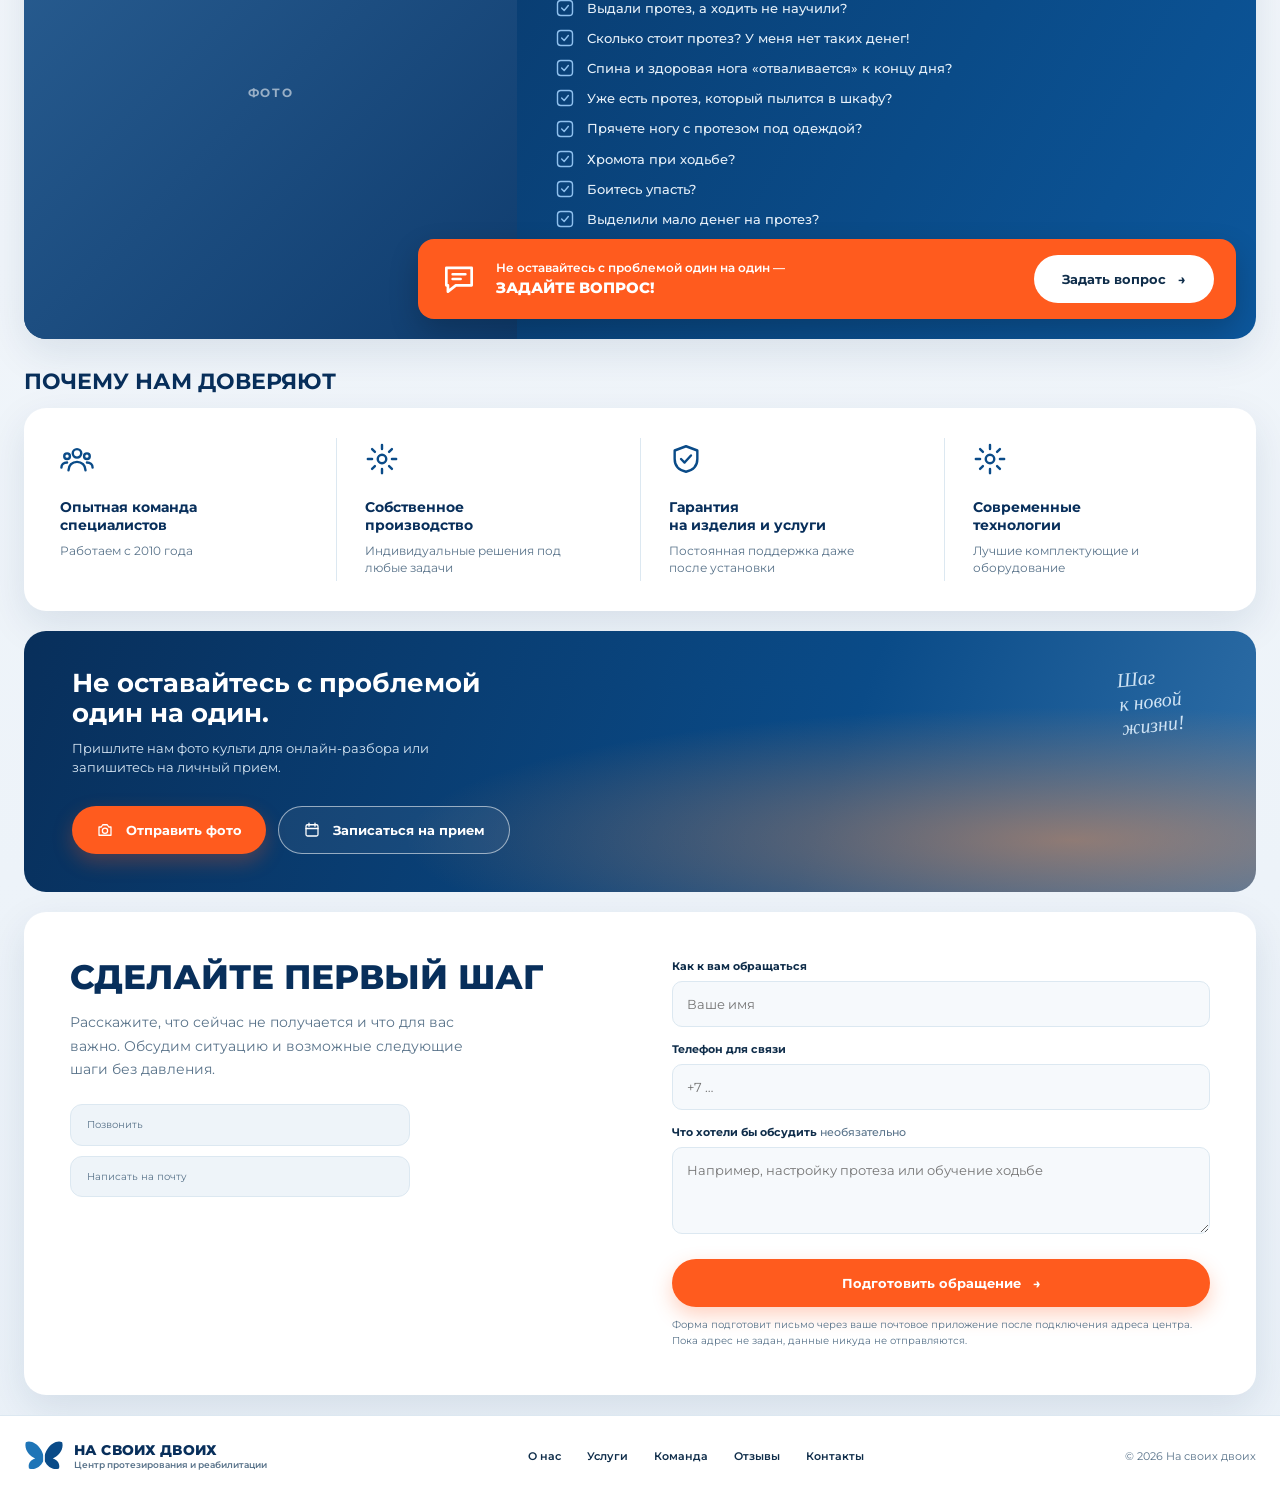
==== commit 1eab2a58: "Redesign layout to match reference: light hero, feature rows, consilium, checklist block, CTA banner" ====
--- a/index.html
+++ b/index.html
@@ -6,7 +6,7 @@
   <meta name="theme-color" content="#0a4b88">
   <link rel="preconnect" href="https://fonts.googleapis.com">
   <link rel="preconnect" href="https://fonts.gstatic.com" crossorigin>
-  <link href="https://fonts.googleapis.com/css2?family=Montserrat:wght@400;500;600;700;800&subset=cyrillic&display=swap" rel="stylesheet">
+  <link href="https://fonts.googleapis.com/css2?family=Montserrat:wght@400;500;600;700;800;900&display=swap" rel="stylesheet">
   <meta name="description" content="Семейный центр протезирования и реабилитации в Анапе. Протезирование, настройка, школа ходьбы на протезах и поддержка на каждом этапе.">
   <meta property="og:type" content="website">
   <meta property="og:title" content="На своих двоих — семейный центр протезирования и реабилитации">
@@ -22,160 +22,70 @@
   <a class="skip-link" href="#main">Перейти к содержанию</a>
   <header class="site-header" id="top">
     <div class="container header-inner">
-      <a class="brand" href="#top" aria-label="На своих двоих — на главную">
-        <span class="brand-mark" aria-hidden="true"><span></span><span></span><span></span></span>
-        <span class="brand-name">на своих <strong>двоих</strong><small>семейная мастерская движения</small></span>
-      </a>
-      <button class="menu-toggle" type="button" aria-label="Открыть меню" aria-expanded="false" aria-controls="primary-nav">
-        <span></span><span></span>
-      </button>
+      <a class="brand " href="#top" aria-label="На своих двоих — на главную"><svg class="logo-svg" viewBox="0 0 64 56" aria-hidden="true"><path d="M31 27C26 10 12 2 3 6c-3 9 3 21 15 26-8 2-12 9-10 16 9 3 18-2 23-12z" fill="#1f75b7"/><path d="M33 27C38 10 52 2 61 6c3 9-3 21-15 26 8 2 12 9 10 16-9 3-18-2-23-12z" fill="#0a4b88"/><path d="M32 18v32" stroke="#fff" stroke-width="2" stroke-linecap="round"/></svg><span class="brand-name"><strong>НА СВОИХ ДВОИХ</strong><small>Центр протезирования и реабилитации</small></span></a>
+      <button class="menu-toggle" type="button" aria-label="Открыть меню" aria-expanded="false" aria-controls="primary-nav"><span></span><span></span></button>
       <nav class="primary-nav" id="primary-nav" aria-label="Основная навигация">
-        <a href="#about">О нас</a>
-        <a href="#services">Чем помогаем</a>
-        <a href="#team">Команда</a>
-        <a href="#faq">Вопросы</a>
-        <a class="nav-cta" href="#contact">Обсудить ситуацию <span aria-hidden="true">↗</span></a>
+        <a href="#about">О нас</a><a href="#services">Услуги</a><a href="#team">Команда</a><a href="#faq">Отзывы</a><a href="#contact">Контакты</a>
+        <a class="nav-phone" data-phone-link href="#" hidden><svg class="ico" viewBox="0 0 24 24" fill="none" stroke="currentColor" stroke-width="1.7" stroke-linecap="round" stroke-linejoin="round" aria-hidden="true"><path d="M4 5h16v11H10l-5 4v-4H4z"/><path d="M8 9h8M8 12h5"/></svg><span data-phone-label></span></a>
+        <a class="nav-cta" href="#contact">Связаться</a>
       </nav>
     </div>
   </header>
-
   <main id="main">
-    <section class="hero section-dark">
-      <div class="hero-orbit hero-orbit-one" aria-hidden="true"></div>
-      <div class="hero-orbit hero-orbit-two" aria-hidden="true"></div>
-      <div class="container hero-grid">
-        <div class="hero-copy reveal">
-          <p class="eyebrow eyebrow-light"><span class="eyebrow-dot"></span> Анапа · протезирование и реабилитация</p>
-          <h1>Вернём уверенность <em>в каждом шаге.</em></h1>
-          <p class="hero-lead">Семейный центр протезирования и школа ходьбы на протезах. Помогаем разобраться с протезом, освоить движение и постепенно возвращаться к привычной жизни.</p>
-          <div class="hero-actions">
-            <a class="button button-accent" href="#contact">Обсудить вашу ситуацию <span aria-hidden="true">↗</span></a>
-            <a class="button button-ghost" href="#about">Познакомиться с нами <span aria-hidden="true">↓</span></a>
-          </div>
-          <div class="hero-proof">
-            <div class="proof-avatars" aria-hidden="true"><img src="assets/images/ivan.webp" alt="" width="48" height="48"><img src="assets/images/yulia.webp" alt="" width="48" height="48"></div>
-            <p><strong>Два специалиста — один общий путь</strong><span>Профессиональный опыт и личное понимание жизни с протезом</span></p>
-          </div>
+    <section class="container hero-wrap" id="about">
+      <div class="hero">
+        <div class="hero-copy">
+          <a class="brand brand-hero" href="#top" aria-label="На своих двоих — на главную"><svg class="logo-svg" viewBox="0 0 64 56" aria-hidden="true"><path d="M31 27C26 10 12 2 3 6c-3 9 3 21 15 26-8 2-12 9-10 16 9 3 18-2 23-12z" fill="#1f75b7"/><path d="M33 27C38 10 52 2 61 6c3 9-3 21-15 26 8 2 12 9 10 16-9 3-18-2-23-12z" fill="#0a4b88"/><path d="M32 18v32" stroke="#fff" stroke-width="2" stroke-linecap="round"/></svg><span class="brand-name"><strong>НА СВОИХ ДВОИХ</strong><small>Центр протезирования и реабилитации</small></span></a>
+          <h1>Мастерская протезирования и школа ходьбы на протезах</h1>
+          <p class="hero-lead">Мы знаем о протезах абсолютно все, потому что сами ходим на них каждый день!</p>
+          <div class="hero-actions"><a class="button button-accent" href="#contact">Связаться <span aria-hidden="true">→</span></a><a class="button button-light" href="#team">Узнать больше <span aria-hidden="true">▸</span></a></div>
         </div>
-        <div class="hero-visual reveal">
-          <div class="hero-photo-wrap">
-            <img class="hero-photo" src="assets/images/team.webp" alt="Иван и Юлия Тучины вместе на набережной в Анапе" width="680" height="1020" fetchpriority="high">
-            <div class="photo-label"><span class="label-icon" aria-hidden="true">↗</span><span>Иван и Юлия Тучины<small>семейная команда</small></span></div>
-          </div>
-          <div class="hero-sticker" aria-hidden="true"><span>НА</span><strong>СВОИХ</strong><span>ДВОИХ</span><i>✳</i></div>
-        </div>
-      </div>
-      <div class="hero-bottom container" aria-label="Наши направления">
-        <span>01 <b>Протезирование</b></span><span>02 <b>Школа ходьбы</b></span><span>03 <b>Поддержка</b></span>
+        <div class="hero-photo"><img src="assets/images/team.webp" alt="Иван и Юлия Тучины на набережной" width="1200" height="1800"><span class="hero-script">Сила<br>в движении!</span></div>
       </div>
     </section>
-
-    <section class="intro-section section-pad" id="about">
-      <div class="container intro-grid">
-        <div class="section-kicker reveal"><span class="kicker-line"></span><span>01 / О нас</span></div>
-        <div class="intro-content reveal">
-          <h2>Путь к движению — это больше, чем просто протез.</h2>
-          <p class="intro-large">Важно не только подобрать изделие. Важно научиться с ним жить: спокойно стоять, держать баланс, двигаться в своём темпе и снова чувствовать уверенность.</p>
-          <div class="intro-bottom">
-            <p>Мы живём и работаем в Анапе. Наша мастерская выросла из личного опыта и ежедневной работы с людьми, которым нужно освоиться с протезом и найти свой маршрут к активности.</p>
-            <a class="text-link" href="#team">Наша семейная команда <span aria-hidden="true">↗</span></a>
-          </div>
-        </div>
+    <section class="container features" id="services"><div class="features-grid"><div class="feature reveal"><svg class="ico" viewBox="0 0 24 24" fill="none" stroke="currentColor" stroke-width="1.7" stroke-linecap="round" stroke-linejoin="round" aria-hidden="true"><path d="M12 3l8 3v6c0 5-3.5 8-8 9-4.5-1-8-4-8-9V6z"/><path d="M8.5 12l2.5 2.5 4.5-5"/></svg><h3>Современные<br>протезы</h3><p>Индивидуальный подход и качественные комплектующие</p></div><div class="feature reveal"><svg class="ico" viewBox="0 0 24 24" fill="none" stroke="currentColor" stroke-width="1.7" stroke-linecap="round" stroke-linejoin="round" aria-hidden="true"><circle cx="13" cy="4.5" r="1.8"/><path d="M12 8l-3 4 3 3-1 6M12 8l3 3 3 1M9 12l-3 2"/></svg><h3>Обучение<br>ходьбе</h3><p>Школа ходьбы на протезах с опытными инструкторами</p></div><div class="feature reveal"><svg class="ico" viewBox="0 0 24 24" fill="none" stroke="currentColor" stroke-width="1.7" stroke-linecap="round" stroke-linejoin="round" aria-hidden="true"><circle cx="12" cy="12" r="3"/><path d="M12 2v3M12 19v3M2 12h3M19 12h3M5 5l2 2M17 17l2 2M19 5l-2 2M7 17l-2 2"/></svg><h3>Собственная<br>мастерская</h3><p>Ремонт, обслуживание, настройка</p></div><div class="feature reveal"><svg class="ico" viewBox="0 0 24 24" fill="none" stroke="currentColor" stroke-width="1.7" stroke-linecap="round" stroke-linejoin="round" aria-hidden="true"><circle cx="12" cy="8" r="3"/><circle cx="5" cy="10" r="2"/><circle cx="19" cy="10" r="2"/><path d="M6 20c0-3.5 2.7-6 6-6s6 2.5 6 6M1 18c0-2 1.5-3.5 4-3.5M23 18c0-2-1.5-3.5-4-3.5"/></svg><h3>Поддержка<br>на каждом этапе</h3><p>От консультации до полной адаптации</p></div></div></section>
+    <section class="container team-section" id="team">
+      <h2>Тройной консилиум</h2>
+      <p class="lead">Наши специалисты — это не просто профессионалы,<br>это люди, которые сами прошли этот путь.</p>
+      <div class="team-grid">
+        <article class="person reveal"><div class="person-photo"><img src="assets/images/ivan.webp" alt="Иван Тучин" loading="lazy"></div><div class="person-body"><h3>Тучин Иван</h3><p class="role">Помощник протезиста, участник СВО. Пользователь протеза бедра.</p><p>Личным примером показывает активную жизнь после боевых действий.</p></div></article>
+        <article class="person reveal"><div class="person-photo"><img src="assets/images/yulia.webp" alt="Юлия Тучина" loading="lazy"></div><div class="person-body"><h3>Тучина Юлия</h3><p class="role">Инструктор школы ходьбы на протезах.</p><p>«Правильно собранный протез — 50% успеха. Остальные 50% — умение им управлять. Моя работа». Своя методика тренировок.</p></div></article>
+        <article class="person reveal"><div class="person-photo ph" role="img" aria-label="Фото специалиста будет добавлено"><span>Фото</span></div><div class="person-body"><h3>Калинин Денис</h3><p class="role">Техник-протезист.</p><p>«Производственная травма привела меня в профессию и сделала экспертом». 27 лет в протезировании.</p></div></article>
       </div>
     </section>
-
-    <section class="services-section section-pad" id="services">
-      <div class="container">
-        <div class="section-heading reveal">
-          <div><div class="section-kicker"><span class="kicker-line"></span><span>02 / Чем помогаем</span></div><h2>Поддержка на каждом этапе</h2></div>
-          <p>Начинаем с вашей ситуации — и вместе определяем, что будет полезно именно сейчас.</p>
+    <section class="container problem-wrap" id="faq">
+      <div class="problem">
+        <div class="problem-photo ph" role="img" aria-label="Фото будет добавлено"><span>Фото</span></div>
+        <div class="problem-body">
+          <h2>Устали от проблем?<br>Вы не одни!</h2>
+          <ul class="checks"><li><svg class="ico" viewBox="0 0 24 24" fill="none" stroke="currentColor" stroke-width="1.7" stroke-linecap="round" stroke-linejoin="round" aria-hidden="true"><rect x="3" y="3" width="18" height="18" rx="4"/><path d="M8 12l3 3 5-6"/></svg><span>Устали зависеть от близких?</span></li><li><svg class="ico" viewBox="0 0 24 24" fill="none" stroke="currentColor" stroke-width="1.7" stroke-linecap="round" stroke-linejoin="round" aria-hidden="true"><rect x="3" y="3" width="18" height="18" rx="4"/><path d="M8 12l3 3 5-6"/></svg><span>Выдали протез, а ходить не научили?</span></li><li><svg class="ico" viewBox="0 0 24 24" fill="none" stroke="currentColor" stroke-width="1.7" stroke-linecap="round" stroke-linejoin="round" aria-hidden="true"><rect x="3" y="3" width="18" height="18" rx="4"/><path d="M8 12l3 3 5-6"/></svg><span>Сколько стоит протез? У меня нет таких денег!</span></li><li><svg class="ico" viewBox="0 0 24 24" fill="none" stroke="currentColor" stroke-width="1.7" stroke-linecap="round" stroke-linejoin="round" aria-hidden="true"><rect x="3" y="3" width="18" height="18" rx="4"/><path d="M8 12l3 3 5-6"/></svg><span>Спина и здоровая нога «отваливается» к концу дня?</span></li><li><svg class="ico" viewBox="0 0 24 24" fill="none" stroke="currentColor" stroke-width="1.7" stroke-linecap="round" stroke-linejoin="round" aria-hidden="true"><rect x="3" y="3" width="18" height="18" rx="4"/><path d="M8 12l3 3 5-6"/></svg><span>Уже есть протез, который пылится в шкафу?</span></li><li><svg class="ico" viewBox="0 0 24 24" fill="none" stroke="currentColor" stroke-width="1.7" stroke-linecap="round" stroke-linejoin="round" aria-hidden="true"><rect x="3" y="3" width="18" height="18" rx="4"/><path d="M8 12l3 3 5-6"/></svg><span>Прячете ногу с протезом под одеждой?</span></li><li><svg class="ico" viewBox="0 0 24 24" fill="none" stroke="currentColor" stroke-width="1.7" stroke-linecap="round" stroke-linejoin="round" aria-hidden="true"><rect x="3" y="3" width="18" height="18" rx="4"/><path d="M8 12l3 3 5-6"/></svg><span>Хромота при ходьбе?</span></li><li><svg class="ico" viewBox="0 0 24 24" fill="none" stroke="currentColor" stroke-width="1.7" stroke-linecap="round" stroke-linejoin="round" aria-hidden="true"><rect x="3" y="3" width="18" height="18" rx="4"/><path d="M8 12l3 3 5-6"/></svg><span>Боитесь упасть?</span></li><li><svg class="ico" viewBox="0 0 24 24" fill="none" stroke="currentColor" stroke-width="1.7" stroke-linecap="round" stroke-linejoin="round" aria-hidden="true"><rect x="3" y="3" width="18" height="18" rx="4"/><path d="M8 12l3 3 5-6"/></svg><span>Выделили мало денег на протез?</span></li></ul>
         </div>
-        <div class="service-grid">
-          <article class="service-card reveal"><span class="service-index">01</span><span class="service-symbol symbol-fit" aria-hidden="true"><i></i><i></i><i></i></span><h3>Протезирование и настройка</h3><p>Работаем в собственной мастерской: подбираем комплектующие, моделируем и настраиваем протез под ваши задачи и образ жизни.</p><a href="#contact" aria-label="Обсудить протезирование и настройку">Обсудить задачу <span aria-hidden="true">↗</span></a></article>
-          <article class="service-card service-card-featured reveal"><span class="service-index">02</span><span class="service-symbol symbol-walk" aria-hidden="true"><i></i><i></i></span><h3>Школа ходьбы на протезах</h3><p>Работаем над балансом, координацией и уверенностью в движении — от базовых навыков до бытовых маршрутов.</p><a href="#contact" aria-label="Узнать о школе ходьбы">Узнать подробнее <span aria-hidden="true">↗</span></a></article>
-          <article class="service-card reveal"><span class="service-index">03</span><span class="service-symbol symbol-care" aria-hidden="true"><i></i><i></i><i></i></span><h3>Поддержка после выдачи</h3><p>Помогаем с адаптацией, корректировкой настроек и вопросами, которые появляются уже в обычной жизни.</p><a href="#contact" aria-label="Задать вопрос о поддержке">Задать вопрос <span aria-hidden="true">↗</span></a></article>
-          <article class="service-card reveal"><span class="service-index">04</span><span class="service-symbol symbol-talk" aria-hidden="true"><i></i></span><h3>Разбор вашей ситуации</h3><p>Обсудим, что не получается, чего вы опасаетесь и с чего логичнее начать. Без давления и универсальных обещаний.</p><a href="#contact" aria-label="Записаться на разговор">Начать разговор <span aria-hidden="true">↗</span></a></article>
-        </div>
-        <div class="experience-strip reveal">
-          <div class="experience-year"><span>с</span> 2010</div>
-          <div class="experience-copy"><strong>Опыт в сфере протезирования и реабилитации</strong><span>Работаем с 2010 года, опираясь на практику и личный опыт жизни с протезом.</span></div>
-          <div class="experience-workshop"><span class="workshop-icon" aria-hidden="true">✳</span><span><strong>Своя мастерская</strong><small>Подбор, моделирование и настройка</small></span></div>
-        </div>
+        <div class="problem-cta"><span class="cta-ico"><svg class="ico" viewBox="0 0 24 24" fill="none" stroke="currentColor" stroke-width="1.7" stroke-linecap="round" stroke-linejoin="round" aria-hidden="true"><path d="M4 5h16v11H10l-5 4v-4H4z"/><path d="M8 9h8M8 12h5"/></svg></span><p>Не оставайтесь с проблемой один на один —<br><strong>задайте вопрос!</strong></p><a class="button button-white" href="#contact">Задать вопрос <span aria-hidden="true">→</span></a></div>
       </div>
     </section>
-
-    <section class="family-section section-pad" id="team">
-      <div class="container">
-        <div class="family-heading reveal">
-          <div class="section-kicker"><span class="kicker-line"></span><span>03 / Команда</span></div>
-          <h2>Семейный консилиум</h2>
-          <p>Два взгляда на одну задачу: как правильно подобрать протез и как освоить его в повседневной жизни.</p>
-        </div>
-        <div class="team-grid">
-          <article class="person-card person-ivan reveal">
-            <div class="person-photo"><img src="assets/images/ivan.webp" alt="Иван Тучин у моря в Анапе" width="680" height="1020" loading="lazy" decoding="async"><span class="person-number">01</span></div>
-            <div class="person-info"><p class="person-role">Протезирование · личный опыт</p><h3>Иван Тучин</h3><p>Участник СВО, Иван сам прошёл путь после тяжёлого ранения и живёт с протезом бедра. Этот опыт помогает смотреть на задачу не только с технической стороны, но и через реальные ежедневные потребности человека.</p><div class="person-tags"><span>Настройка</span><span>Практический опыт</span></div></div>
-          </article>
-          <article class="person-card person-yulia reveal">
-            <div class="person-photo"><img src="assets/images/yulia.webp" alt="Юлия Тучина на набережной в Анапе" width="680" height="1020" loading="lazy" decoding="async"><span class="person-number">02</span></div>
-            <div class="person-info"><p class="person-role">Инструктор школы ходьбы</p><h3>Юлия Тучина</h3><p>Юлия помогает осваивать движение с протезом: учиться держать баланс, работать над координацией и постепенно возвращать уверенность в привычных делах.</p><div class="person-tags"><span>Обучение ходьбе</span><span>Индивидуальный подход</span></div></div>
-          </article>
-        </div>
-        <div class="family-quote reveal"><span class="quote-mark" aria-hidden="true">“</span><p>Правильно подобранный протез — важная часть пути. Дальше начинается обучение, практика и поддержка. В этом мы работаем вместе.</p><span class="quote-sign">Иван и Юлия Тучины</span></div>
+    <section class="container features trust"><h2>Почему нам доверяют</h2><div class="features-grid"><div class="feature reveal"><svg class="ico" viewBox="0 0 24 24" fill="none" stroke="currentColor" stroke-width="1.7" stroke-linecap="round" stroke-linejoin="round" aria-hidden="true"><circle cx="12" cy="8" r="3"/><circle cx="5" cy="10" r="2"/><circle cx="19" cy="10" r="2"/><path d="M6 20c0-3.5 2.7-6 6-6s6 2.5 6 6M1 18c0-2 1.5-3.5 4-3.5M23 18c0-2-1.5-3.5-4-3.5"/></svg><h3>Опытная команда<br>специалистов</h3><p>Работаем с 2010 года</p></div><div class="feature reveal"><svg class="ico" viewBox="0 0 24 24" fill="none" stroke="currentColor" stroke-width="1.7" stroke-linecap="round" stroke-linejoin="round" aria-hidden="true"><circle cx="12" cy="12" r="3"/><path d="M12 2v3M12 19v3M2 12h3M19 12h3M5 5l2 2M17 17l2 2M19 5l-2 2M7 17l-2 2"/></svg><h3>Собственное<br>производство</h3><p>Индивидуальные решения под любые задачи</p></div><div class="feature reveal"><svg class="ico" viewBox="0 0 24 24" fill="none" stroke="currentColor" stroke-width="1.7" stroke-linecap="round" stroke-linejoin="round" aria-hidden="true"><path d="M12 3l8 3v6c0 5-3.5 8-8 9-4.5-1-8-4-8-9V6z"/><path d="M8.5 12l2.5 2.5 4.5-5"/></svg><h3>Гарантия<br>на изделия и услуги</h3><p>Постоянная поддержка даже после установки</p></div><div class="feature reveal"><svg class="ico" viewBox="0 0 24 24" fill="none" stroke="currentColor" stroke-width="1.7" stroke-linecap="round" stroke-linejoin="round" aria-hidden="true"><circle cx="12" cy="12" r="3"/><path d="M12 2v3M12 19v3M2 12h3M19 12h3M5 5l2 2M17 17l2 2M19 5l-2 2M7 17l-2 2"/></svg><h3>Современные<br>технологии</h3><p>Лучшие комплектующие и оборудование</p></div></div></section>
+    <section class="container banner-wrap">
+      <div class="banner ph-dark">
+        <div class="banner-copy"><h2>Не оставайтесь с проблемой один на один.</h2><p>Пришлите нам фото культи для онлайн-разбора или запишитесь на личный прием.</p>
+          <div class="hero-actions"><a class="button button-accent" href="#contact"><svg class="ico" viewBox="0 0 24 24" fill="none" stroke="currentColor" stroke-width="1.7" stroke-linecap="round" stroke-linejoin="round" aria-hidden="true"><path d="M4 8h3l2-3h6l2 3h3v11H4z"/><circle cx="12" cy="13" r="3.5"/></svg> Отправить фото</a><a class="button button-outline" href="#contact"><svg class="ico" viewBox="0 0 24 24" fill="none" stroke="currentColor" stroke-width="1.7" stroke-linecap="round" stroke-linejoin="round" aria-hidden="true"><rect x="4" y="5" width="16" height="15" rx="2"/><path d="M4 10h16M8 3v4M16 3v4"/></svg> Записаться на прием</a></div></div>
+        <span class="banner-script">Шаг<br>к новой<br>жизни!</span>
       </div>
     </section>
-
-    <section class="story-section section-pad">
-      <div class="container story-grid">
-        <div class="story-image reveal"><img src="assets/images/walking-together.webp" alt="Иван и Юлия на открытом воздухе — личный опыт семьи и работа над движением" width="680" height="1020" loading="lazy" decoding="async"><span class="image-caption">Личный опыт — часть нашей истории</span></div>
-        <div class="story-copy reveal"><div class="section-kicker"><span class="kicker-line"></span><span>04 / Почему мы</span></div><h2>Не понаслышке знаем, насколько важна поддержка.</h2><p>Мы не обещаем мгновенных результатов. Вместо этого разбираемся в конкретной задаче, честно обсуждаем возможности и помогаем двигаться вперёд шаг за шагом.</p><div class="story-points"><div><span>01</span><p><strong>Личный опыт</strong>Мы понимаем, что жизнь с протезом — это не только техника, но и повседневные привычки.</p></div><div><span>02</span><p><strong>Работа в связке</strong>Настройка изделия и обучение ходьбе дополняют друг друга.</p></div><div><span>03</span><p><strong>Поддержка рядом</strong>Мы в Анапе и готовы обсуждать вопросы, которые появляются после выдачи протеза.</p></div></div><a class="text-link" href="#contact">Расскажите, что важно для вас <span aria-hidden="true">↗</span></a></div>
-      </div>
-    </section>
-
-    <section class="steps-section section-pad">
-      <div class="container">
-        <div class="section-heading reveal"><div><div class="section-kicker"><span class="kicker-line"></span><span>05 / С чего начать</span></div><h2>Понятный путь без лишнего напряжения</h2></div><p>Не обязательно сразу знать, какое решение вам нужно. Первый шаг — спокойно поговорить.</p></div>
-        <div class="steps-grid">
-          <article class="step-card reveal"><span class="step-number">01</span><h3>Расскажите о ситуации</h3><p>Что сейчас не получается, что уже пробовали и какой результат для вас важен.</p></article>
-          <article class="step-card reveal"><span class="step-number">02</span><h3>Обсудим варианты</h3><p>Разберём, какие вопросы относятся к настройке протеза, а какие — к обучению движению.</p></article>
-          <article class="step-card reveal"><span class="step-number">03</span><h3>Договоримся о следующих шагах</h3><p>Определим реалистичный план действий и продолжим работу в подходящем темпе.</p></article>
-        </div>
-      </div>
-    </section>
-
-    <section class="faq-section section-pad" id="faq">
-      <div class="container faq-grid">
-        <div class="faq-intro reveal"><div class="section-kicker"><span class="kicker-line"></span><span>06 / Вопросы</span></div><h2>Можно начать с любого вопроса.</h2><p>Не нужно подбирать правильные слова или заранее знать все детали. Расскажите как есть — вместе разберёмся, с чего начать.</p><a class="text-link" href="#contact">Задать свой вопрос <span aria-hidden="true">↗</span></a></div>
-        <div class="faq-list reveal">
-          <details><summary>Мне выдали протез, но ходить пока не получается. Что делать?<span aria-hidden="true"></span></summary><p>Для начала стоит понять, что именно вызывает трудности: посадка и настройка протеза, баланс, координация или страх движения. На консультации обсудим вашу ситуацию и возможные следующие шаги.</p></details>
-          <details><summary>Можно ли обратиться, если протез уже есть?<span aria-hidden="true"></span></summary><p>Да. Можно обсудить вопросы адаптации, обучения ходьбе, обслуживания и настройки. Конкретные варианты зависят от изделия и вашей ситуации.</p></details>
-          <details><summary>Я боюсь упасть или быстро устаю при ходьбе. С чего начать?<span aria-hidden="true"></span></summary><p>Не нужно торопиться. Важно понять, в каких ситуациях возникает неуверенность, и подобрать подходящий формат работы над базовыми навыками движения.</p></details>
-          <details><summary>Можно ли сначала просто задать вопрос?<span aria-hidden="true"></span></summary><p>Конечно. Опишите, что беспокоит, — это поможет понять, какая информация понадобится и какие шаги можно обсудить дальше.</p></details>
-        </div>
-      </div>
-    </section>
-
-    <section class="contact-section section-pad" id="contact">
-      <div class="container contact-panel">
-        <div class="contact-copy reveal"><div class="section-kicker section-kicker-light"><span class="kicker-line"></span><span>07 / Контакты</span></div><h2>Сделайте первый шаг к свободе движения.</h2><p>Расскажите, что сейчас не получается и что для вас важно. Обсудим ситуацию и возможные следующие шаги без давления и универсальных обещаний.</p><div class="contact-meta"><span class="contact-pin" aria-hidden="true">⌖</span><span><strong>Анапа</strong><small>Краснодарский край</small></span></div>
-          <div class="configured-contact" data-contact-links hidden><a data-phone-link href="#"><span>Позвонить</span><strong data-phone-label></strong></a><a data-email-link href="#"><span>Написать на почту</span><strong data-email-label></strong></a></div>
-        </div>
-        <form class="contact-form reveal" id="contact-form">
-          <div class="form-heading"><span>Давайте познакомимся</span><p>Оставьте данные — и кратко опишите, чем можем помочь.</p></div>
+    <section class="container contact-section" id="contact">
+      <div class="contact-card">
+        <div class="contact-copy"><h2>Сделайте первый шаг</h2><p>Расскажите, что сейчас не получается и что для вас важно. Обсудим ситуацию и возможные следующие шаги без давления.</p>
+          <div class="configured-contact" data-contact-links hidden><a data-phone-link href="#"><span>Позвонить</span><strong data-phone-label></strong></a><a data-email-link href="#"><span>Написать на почту</span><strong data-email-label></strong></a></div></div>
+        <form class="contact-form" id="contact-form">
           <label for="name">Как к вам обращаться</label><input id="name" name="name" autocomplete="name" placeholder="Ваше имя" required>
           <label for="phone">Телефон для связи</label><input id="phone" name="phone" type="tel" autocomplete="tel" placeholder="+7 …" required>
           <label for="message">Что хотели бы обсудить <span class="optional">необязательно</span></label><textarea id="message" name="message" rows="3" placeholder="Например, настройку протеза или обучение ходьбе"></textarea>
-          <button class="button button-dark" type="submit">Подготовить обращение <span aria-hidden="true">↗</span></button>
+          <button class="button button-accent" type="submit">Подготовить обращение <span aria-hidden="true">→</span></button>
           <p class="form-status" id="form-status" role="status" aria-live="polite"></p>
           <p class="form-disclaimer">Форма подготовит письмо через ваше почтовое приложение после подключения адреса центра. Пока адрес не задан, данные никуда не отправляются.</p>
         </form>
       </div>
     </section>
   </main>
-
-  <footer class="site-footer">
-    <div class="container footer-top"><a class="brand brand-footer" href="#top"><span class="brand-mark" aria-hidden="true"><span></span><span></span><span></span></span><span class="brand-name">на своих <strong>двоих</strong><small>семейная мастерская движения</small></span></a><p>Протезирование, школа ходьбы и поддержка в Анапе.</p><a class="back-top" href="#top">Наверх ↑</a></div>
-    <div class="container footer-bottom"><span>© <span id="year">2026</span> На своих двоих</span><span>Каждый шаг — в своём темпе.</span></div>
-  </footer>
+  <footer class="site-footer"><div class="container footer-inner"><a class="brand brand-footer" href="#top" aria-label="На своих двоих — на главную"><svg class="logo-svg" viewBox="0 0 64 56" aria-hidden="true"><path d="M31 27C26 10 12 2 3 6c-3 9 3 21 15 26-8 2-12 9-10 16 9 3 18-2 23-12z" fill="#1f75b7"/><path d="M33 27C38 10 52 2 61 6c3 9-3 21-15 26 8 2 12 9 10 16-9 3-18-2-23-12z" fill="#0a4b88"/><path d="M32 18v32" stroke="#fff" stroke-width="2" stroke-linecap="round"/></svg><span class="brand-name"><strong>НА СВОИХ ДВОИХ</strong><small>Центр протезирования и реабилитации</small></span></a><nav class="footer-nav" aria-label="Нижняя навигация"><a href="#about">О нас</a><a href="#services">Услуги</a><a href="#team">Команда</a><a href="#faq">Отзывы</a><a href="#contact">Контакты</a></nav><span class="footer-copy">© <span id="year">2026</span> На своих двоих</span></div></footer>
 </body>
 </html>
--- a/styles.css
+++ b/styles.css
@@ -1,59 +1,90 @@
-@charset "UTF-8";
-:root{--pine:#0a4b88;--pine-deep:#082f5b;--pine-soft:#0c579c;--ink:#0f2d4a;--muted:#59738a;--paper:#f9f9f9;--white:#ffffff;--line:#dce8f1;--accent:#ff5b1e;--accent-light:#ff9d78;--sage:#dce8f1;--container:1200px;--radius:24px;--shadow:0 22px 60px rgba(8,47,91,.14)}
-*{box-sizing:border-box}
-html{scroll-behavior:smooth;scroll-padding-top:100px}
-body{margin:0;background:var(--paper);color:var(--ink);font-family:Montserrat,Inter,ui-sans-serif,system-ui,-apple-system,BlinkMacSystemFont,"Segoe UI",sans-serif;font-size:16px;line-height:1.6;-webkit-font-smoothing:antialiased;text-rendering:optimizeLegibility}
-img{display:block;max-width:100%;height:auto}
-a{color:inherit;text-decoration:none}
-button,input,textarea{font:inherit}
-button,a{-webkit-tap-highlight-color:transparent}
-button:focus-visible,a:focus-visible,input:focus-visible,textarea:focus-visible,summary:focus-visible{outline:3px solid var(--accent);outline-offset:4px}
-::selection{background:var(--accent-light);color:var(--pine-deep)}
-.container{width:min(var(--container),calc(100% - 64px));margin-inline:auto}
-.section-pad{padding:120px 0}
-.skip-link{position:absolute;left:16px;top:-60px;z-index:1000;background:var(--white);padding:12px 16px;border-radius:10px;color:var(--ink)}.skip-link:focus{top:16px}
-.site-header{position:sticky;top:0;z-index:50;background:rgba(249,249,249,.94);backdrop-filter:blur(16px);border-bottom:1px solid rgba(8,47,91,.1)}
-.header-inner{min-height:88px;display:flex;align-items:center;justify-content:space-between;gap:32px}
-.brand{display:inline-flex;align-items:center;gap:11px;flex-shrink:0}
-.brand-mark{width:38px;height:38px;display:flex;align-items:flex-end;gap:3px;padding:8px 7px;border-radius:12px;background:var(--pine);transform:rotate(-7deg)}
-.brand-mark span{display:block;width:6px;border-radius:8px;background:var(--accent)}.brand-mark span:nth-child(1){height:9px}.brand-mark span:nth-child(2){height:15px}.brand-mark span:nth-child(3){height:21px}
-.brand-name{font-size:16px;line-height:1.05;letter-spacing:-.05em;font-weight:600;display:flex;flex-direction:column}.brand-name strong{font-weight:800}.brand-name small{margin-top:6px;font-size:9px;letter-spacing:.11em;text-transform:uppercase;color:var(--muted);font-weight:600}
-.primary-nav{display:flex;align-items:center;gap:clamp(18px,2.5vw,34px);font-size:13px;font-weight:650;color:#2c4d6b}.primary-nav>a:not(.nav-cta){transition:color .2s}.primary-nav>a:not(.nav-cta):hover{color:var(--pine)}
-.nav-cta{display:inline-flex;align-items:center;gap:12px;background:var(--pine);color:white!important;border-radius:999px;padding:13px 18px;transition:transform .2s,background .2s}.nav-cta:hover{background:var(--pine-soft);transform:translateY(-1px)}.nav-cta span{font-size:17px;color:var(--accent)}
-.menu-toggle{display:none;width:44px;height:44px;border:1px solid var(--line);background:transparent;border-radius:50%;align-items:center;justify-content:center;flex-direction:column;gap:6px;cursor:pointer}.menu-toggle span{display:block;width:18px;height:1.5px;background:var(--ink);transition:transform .2s}
-.section-dark{background:var(--pine);color:var(--white)}
-.hero{position:relative;overflow:hidden;padding-top:78px;background:radial-gradient(ellipse at 72% 50%,rgba(31,117,183,.38),transparent 37%),var(--pine)}
-.hero-orbit{position:absolute;border:1px solid rgba(255,255,255,.08);border-radius:50%;pointer-events:none}.hero-orbit-one{width:760px;height:760px;right:-190px;top:-170px}.hero-orbit-two{width:520px;height:520px;right:-70px;top:-50px}
-.hero-grid{position:relative;z-index:1;display:grid;grid-template-columns:minmax(0,1fr) minmax(340px,.84fr);gap:clamp(44px,8vw,112px);align-items:center}
-.hero-copy{padding:20px 0 62px;max-width:640px}
-.eyebrow{display:flex;align-items:center;gap:10px;font-size:11px;font-weight:750;letter-spacing:.13em;text-transform:uppercase}.eyebrow-light{color:#c4d9ec}.eyebrow-dot{width:7px;height:7px;border-radius:50%;background:var(--accent);box-shadow:0 0 0 5px rgba(255,91,30,.16)}
-h1,h2,h3,p{margin-top:0}
-h1{font-size:clamp(44px,5.3vw,76px);line-height:.99;letter-spacing:-.075em;font-weight:650;max-width:680px;margin:25px 0 24px}
-h1 em{display:block;color:var(--accent-light);font-style:normal;font-weight:500}
-.hero-lead{font-size:clamp(16px,1.45vw,19px);line-height:1.75;color:#c4d9ec;max-width:550px;margin:0 0 32px}
-.hero-actions{display:flex;align-items:center;flex-wrap:wrap;gap:13px}
-.button{min-height:52px;padding:0 20px;border:0;border-radius:999px;display:inline-flex;align-items:center;justify-content:center;gap:19px;font-size:13px;font-weight:750;cursor:pointer;transition:background .2s,transform .2s,box-shadow .2s}.button span{font-size:18px;line-height:1}
-.button:hover{transform:translateY(-2px)}.button-accent{background:var(--accent);color:var(--pine-deep);box-shadow:0 8px 22px rgba(0,0,0,.1)}.button-accent:hover{background:#ff7a45}.button-ghost{border:1px solid rgba(255,255,255,.23);color:#f4f8fc;background:rgba(255,255,255,.025)}.button-ghost:hover{background:rgba(255,255,255,.08)}.button-dark{background:var(--pine);color:white;width:100%;margin-top:10px}.button-dark:hover{background:var(--pine-soft)}
-.hero-proof{display:flex;align-items:center;gap:15px;margin-top:48px;padding-top:23px;border-top:1px solid rgba(255,255,255,.16);max-width:520px}.proof-avatars{display:flex;flex-shrink:0}.proof-avatars img{width:39px;height:39px;object-fit:cover;border:2px solid var(--pine);border-radius:50%}.proof-avatars img+img{margin-left:-11px}.hero-proof p{margin:0;display:flex;flex-direction:column;gap:3px}.hero-proof strong{font-size:12px;font-weight:750}.hero-proof span{font-size:11px;color:#a9c2d9}
-.hero-visual{position:relative;align-self:stretch;min-height:590px;display:flex;align-items:center;justify-content:center;padding:0 6px 30px 0}.hero-photo-wrap{position:relative;width:min(100%,450px);height:min(620px,100%);min-height:540px;border-radius:220px 220px 22px 22px;overflow:hidden;border:1px solid rgba(255,255,255,.22);box-shadow:0 32px 70px rgba(0,0,0,.2);background:#8aa5bd}.hero-photo{position:absolute;inset:0;width:100%;height:100%;object-fit:cover;object-position:center 47%}.hero-photo-wrap::after{content:"";position:absolute;inset:40% 0 0;background:linear-gradient(transparent,rgba(5,28,56,.42));pointer-events:none}
-.photo-label{position:absolute;z-index:1;left:17px;right:17px;bottom:17px;display:flex;align-items:center;gap:11px;border:1px solid rgba(255,255,255,.3);padding:12px 14px;border-radius:15px;background:rgba(8,47,91,.55);backdrop-filter:blur(12px);font-size:12px;font-weight:750}.photo-label small{display:block;color:#d4e4f2;font-size:10px;font-weight:500;margin-top:2px}.label-icon{display:grid;place-items:center;width:34px;height:34px;border-radius:50%;background:var(--accent);color:var(--pine);font-size:16px}
-.hero-sticker{position:absolute;top:95px;right:-14px;width:112px;height:112px;border-radius:50%;background:var(--accent);color:var(--pine-deep);display:flex;flex-direction:column;align-items:center;justify-content:center;line-height:1.05;transform:rotate(9deg);box-shadow:0 15px 35px rgba(0,0,0,.18);font-size:11px;letter-spacing:.1em}.hero-sticker strong{font-size:15px;letter-spacing:-.04em;margin:4px 0}.hero-sticker i{position:absolute;right:14px;top:14px;font-style:normal;font-size:14px}
-.hero-bottom{position:relative;z-index:1;border-top:1px solid rgba(255,255,255,.14);display:flex;gap:clamp(32px,7vw,90px);padding-top:23px;padding-bottom:24px;color:#8fadc7;font-size:10px;letter-spacing:.12em}.hero-bottom span{display:flex;align-items:center;gap:13px}.hero-bottom b{font-size:12px;color:#e1ecf5;letter-spacing:0;font-weight:600}
-.section-kicker{display:flex;align-items:center;gap:11px;color:#4f6f8a;font-size:10px;font-weight:800;text-transform:uppercase;letter-spacing:.14em}.kicker-line{width:26px;height:1px;background:var(--accent);display:inline-block}.section-kicker-light{color:#a9c2d9}
-.intro-section{background:var(--white)}.intro-grid{display:grid;grid-template-columns:.43fr 1fr;gap:clamp(45px,9vw,140px)}.intro-content h2,.section-heading h2,.family-heading h2,.story-copy h2,.faq-intro h2,.contact-copy h2{font-size:clamp(34px,4.2vw,55px);letter-spacing:-.067em;line-height:1.07;font-weight:600;margin:0 0 28px}.intro-content h2{max-width:850px}.intro-large{font-size:clamp(19px,2.2vw,25px);line-height:1.55;letter-spacing:-.03em;max-width:870px;margin-bottom:35px;color:#2a4a68}.intro-bottom{border-top:1px solid var(--line);padding-top:24px;display:flex;justify-content:space-between;align-items:flex-end;gap:32px}.intro-bottom p{max-width:530px;margin:0;color:var(--muted);font-size:14px;line-height:1.8}.text-link{display:inline-flex;align-items:center;gap:15px;color:var(--pine);font-size:13px;font-weight:800;white-space:nowrap}.text-link span{display:grid;place-items:center;width:31px;height:31px;border:1px solid #b4cadc;border-radius:50%;transition:background .2s,color .2s,transform .2s}.text-link:hover span{background:var(--pine);color:white;transform:translate(2px,-2px)}
-.services-section{background:#eef4f9}.section-heading{display:flex;align-items:flex-end;justify-content:space-between;gap:48px;margin-bottom:44px}.section-heading h2{margin:13px 0 0}.section-heading>p{max-width:335px;color:var(--muted);font-size:14px;line-height:1.8;margin:0 0 5px}.service-grid{display:grid;grid-template-columns:repeat(4,minmax(0,1fr));gap:14px}.service-card{position:relative;min-height:340px;border-radius:19px;background:var(--white);padding:25px 24px 22px;display:flex;flex-direction:column;border:1px solid rgba(10,75,136,.09);transition:transform .25s,box-shadow .25s}.service-card:hover{transform:translateY(-5px);box-shadow:var(--shadow)}.service-card-featured{background:var(--pine);color:white}.service-index{font-size:10px;font-weight:800;letter-spacing:.13em;color:#7f95a8}.service-card-featured .service-index{color:#a9c2d9}.service-symbol{display:flex;position:relative;height:58px;width:58px;align-items:center;justify-content:center;gap:4px;margin:18px 0 21px;border-radius:16px;background:#e1ecf5;color:var(--pine)}.service-card-featured .service-symbol{background:rgba(255,255,255,.12);color:var(--accent-light)}.service-symbol i{display:block;border:1.5px solid currentColor;border-radius:5px;width:7px;height:22px;transform:skew(-10deg)}.symbol-fit i:nth-child(2){height:31px}.symbol-fit i:nth-child(3){height:15px}.symbol-walk{gap:10px}.symbol-walk i{width:9px;height:31px;transform:rotate(25deg);border-radius:8px}.symbol-walk i:nth-child(2){transform:rotate(-25deg);height:23px;margin-top:8px}.symbol-care i{width:8px;height:28px;transform:rotate(20deg)}.symbol-care i:nth-child(2){height:37px;transform:rotate(-10deg)}.symbol-talk i{width:31px;height:24px;border-radius:8px;position:relative}.symbol-talk i::after{content:"";position:absolute;left:5px;bottom:-6px;width:9px;height:9px;border-left:1.5px solid currentColor;transform:skew(-28deg);background:inherit}
-.service-card h3{font-size:20px;letter-spacing:-.045em;line-height:1.2;margin:0 0 12px;font-weight:650}.service-card p{font-size:12px;line-height:1.8;color:var(--muted);margin:0 0 25px}.service-card-featured p{color:#c4d9ec}.service-card>a{font-size:11px;font-weight:800;display:flex;align-items:center;justify-content:space-between;gap:8px;margin-top:auto;padding-top:15px;border-top:1px solid var(--line)}.service-card-featured>a{border-color:rgba(255,255,255,.19)}.service-card>a span{font-size:16px;color:#e0480f;transition:transform .2s}.service-card>a:hover span{transform:translate(3px,-3px)}
-.experience-strip{display:grid;grid-template-columns:auto minmax(0,1fr) minmax(220px,.7fr);align-items:center;gap:24px;margin-top:16px;background:#dce8f1;border-radius:18px;padding:22px 28px}.experience-year{font-size:43px;line-height:1;font-weight:650;letter-spacing:-.08em;color:var(--pine);white-space:nowrap}.experience-year span{font-size:17px;vertical-align:top;letter-spacing:0}.experience-copy{display:flex;flex-direction:column;gap:5px}.experience-copy strong,.experience-workshop strong{font-size:12px;color:var(--pine);font-weight:800}.experience-copy>span,.experience-workshop small{font-size:11px;line-height:1.65;color:var(--muted)}.experience-workshop{display:flex;align-items:center;gap:12px;border-left:1px solid #c3d5e4;padding-left:24px}.experience-workshop>span:last-child{display:flex;flex-direction:column;gap:4px}.workshop-icon{display:grid;place-items:center;width:38px;height:38px;border-radius:50%;background:var(--pine);color:var(--accent-light);font-size:18px;flex:0 0 38px}
-.family-section{background:var(--paper)}.family-heading{text-align:center;max-width:700px;margin:0 auto 52px}.family-heading .section-kicker{justify-content:center}.family-heading h2{margin:16px 0}.family-heading>p{max-width:520px;margin:0 auto;color:var(--muted);line-height:1.8;font-size:14px}.team-grid{display:grid;grid-template-columns:1fr 1fr;gap:22px}.person-card{display:grid;grid-template-columns:minmax(160px,.78fr) minmax(0,1fr);background:var(--white);border:1px solid var(--line);border-radius:20px;overflow:hidden;min-height:375px}.person-photo{position:relative;min-height:100%;background:#c9dbea;overflow:hidden}.person-photo img{position:absolute;width:100%;height:100%;inset:0;object-fit:cover;object-position:center 35%;transition:transform .5s}.person-card:hover .person-photo img{transform:scale(1.035)}.person-number{position:absolute;top:14px;left:14px;width:35px;height:35px;border-radius:50%;display:grid;place-items:center;background:rgba(249,249,249,.91);color:var(--pine);font-size:10px;font-weight:800}.person-info{padding:28px 24px 24px;display:flex;flex-direction:column;align-items:flex-start}.person-role{font-size:10px;letter-spacing:.08em;text-transform:uppercase;color:#4f7aa3;font-weight:800;margin-bottom:12px}.person-info h3{font-size:clamp(25px,2.7vw,35px);line-height:1.05;letter-spacing:-.07em;margin:0 0 16px;font-weight:620}.person-info>p:not(.person-role){font-size:12px;line-height:1.85;color:var(--muted);margin-bottom:24px}.person-tags{display:flex;flex-wrap:wrap;gap:6px;margin-top:auto}.person-tags span{font-size:9px;font-weight:750;padding:7px 9px;border:1px solid var(--line);border-radius:999px;color:#2f5679}.family-quote{display:grid;grid-template-columns:60px 1fr auto;align-items:center;gap:20px;margin:34px auto 0;padding:26px 30px;background:var(--sage);border-radius:18px;max-width:940px}.quote-mark{font-family:Georgia,serif;color:#ff5b1e;font-size:60px;line-height:.7;align-self:center}.family-quote p{margin:0;color:#1f3f5e;line-height:1.6;font-size:17px;letter-spacing:-.02em}.quote-sign{font-size:10px;font-weight:800;color:#59738a;white-space:nowrap}
-.story-section{background:var(--white)}.story-grid{display:grid;grid-template-columns:minmax(0,.88fr) minmax(0,1fr);gap:clamp(55px,9vw,130px);align-items:center}.story-image{position:relative;max-width:520px}.story-image img{width:100%;aspect-ratio:4/5;object-fit:cover;object-position:center 36%;border-radius:180px 180px 18px 18px;background:#c9dbea}.image-caption{position:absolute;left:18px;right:18px;bottom:18px;padding:13px 15px;border-radius:12px;background:rgba(249,249,249,.92);font-size:11px;font-weight:750;color:var(--pine)}.story-copy h2{margin:17px 0 23px}.story-copy>p{font-size:14px;line-height:1.9;color:var(--muted);margin-bottom:28px;max-width:600px}.story-points{border-top:1px solid var(--line);margin-bottom:28px}.story-points>div{display:grid;grid-template-columns:38px 1fr;gap:10px;padding:17px 0;border-bottom:1px solid var(--line)}.story-points>div>span{font-size:10px;font-weight:850;color:#ff5b1e;padding-top:4px}.story-points p{margin:0;font-size:12px;line-height:1.7;color:var(--muted)}.story-points strong{display:block;font-size:13px;color:var(--ink);margin-bottom:3px}
-.steps-section{background:#eef4f9}.steps-grid{display:grid;grid-template-columns:repeat(3,1fr);gap:14px}.step-card{padding:26px 28px 30px;border-top:2px solid #c3d5e4;background:rgba(255,255,255,.78);border-radius:0 0 16px 16px;min-height:225px;transition:transform .2s,background .2s}.step-card:hover{transform:translateY(-3px);background:var(--white)}.step-number{display:inline-grid;place-items:center;width:40px;height:40px;border-radius:50%;background:var(--pine);color:var(--accent-light);font-size:10px;font-weight:850;margin-bottom:28px}.step-card h3{font-size:20px;letter-spacing:-.045em;line-height:1.2;margin-bottom:12px}.step-card p{color:var(--muted);font-size:12px;line-height:1.8;margin:0;max-width:320px}
-.faq-section{background:var(--paper)}.faq-grid{display:grid;grid-template-columns:.75fr 1fr;gap:clamp(50px,10vw,150px)}.faq-intro h2{margin:16px 0 20px}.faq-intro>p{font-size:14px;line-height:1.85;color:var(--muted);margin:0 0 24px;max-width:360px}.faq-list details{border-bottom:1px solid var(--line)}.faq-list details:first-child{border-top:1px solid var(--line)}.faq-list summary{list-style:none;display:flex;justify-content:space-between;align-items:center;gap:20px;padding:23px 0;cursor:pointer;font-weight:700;font-size:14px;line-height:1.55}.faq-list summary::-webkit-details-marker{display:none}.faq-list summary>span{position:relative;flex:0 0 30px;height:30px;border:1px solid #b4cadc;border-radius:50%;transition:transform .2s,background .2s}.faq-list summary>span::before,.faq-list summary>span::after{content:"";position:absolute;left:9px;right:9px;top:13px;height:1px;background:var(--pine)}.faq-list summary>span::after{transform:rotate(90deg)}.faq-list details[open] summary>span{background:var(--accent-light);transform:rotate(45deg)}.faq-list details>p{font-size:13px;line-height:1.8;color:var(--muted);margin:0;padding:0 50px 24px 0;max-width:590px}
-.contact-section{padding-top:40px;padding-bottom:100px;background:var(--paper)}.contact-panel{position:relative;overflow:hidden;border-radius:26px;background:var(--pine);color:var(--white);display:grid;grid-template-columns:1fr .77fr;gap:clamp(48px,8vw,110px);padding:clamp(38px,6vw,76px)}.contact-panel::before,.contact-panel::after{content:"";position:absolute;border:1px solid rgba(255,255,255,.08);border-radius:50%;pointer-events:none}.contact-panel::before{width:570px;height:570px;left:-220px;bottom:-330px}.contact-panel::after{width:390px;height:390px;left:-128px;bottom:-240px}.contact-copy,.contact-form{position:relative;z-index:1}.contact-copy h2{font-size:clamp(35px,4vw,54px);margin:17px 0 22px;max-width:550px}.contact-copy>p{font-size:14px;color:#bdd3e6;line-height:1.9;max-width:460px;margin-bottom:35px}.contact-meta{display:flex;align-items:center;gap:12px}.contact-pin{width:39px;height:39px;border-radius:50%;display:grid;place-items:center;background:rgba(255,255,255,.1);color:var(--accent-light);font-size:20px}.contact-meta strong{font-size:13px;display:block}.contact-meta small{font-size:11px;color:#a9c2d9;display:block;margin-top:2px}.configured-contact{margin-top:28px;display:grid;gap:10px;max-width:360px}.configured-contact a{display:flex;flex-direction:column;gap:2px;padding:13px 15px;border:1px solid rgba(255,255,255,.18);border-radius:12px}.configured-contact a span{font-size:10px;color:#a9c2d9}.configured-contact a strong{font-size:13px;color:#fff}
-.contact-form{background:var(--white);color:var(--ink);border-radius:18px;padding:28px;box-shadow:0 20px 45px rgba(0,0,0,.1)}.form-heading{margin-bottom:22px}.form-heading>span{font-size:22px;letter-spacing:-.05em;font-weight:700}.form-heading p{font-size:12px;color:var(--muted);line-height:1.7;margin:7px 0 0}.contact-form label{display:block;font-size:11px;font-weight:800;margin:16px 0 7px}.optional{font-weight:500;color:#7f95a8}.contact-form input,.contact-form textarea{width:100%;border:1px solid #d3e0ea;background:#f6f9fc;padding:13px 14px;border-radius:10px;color:var(--ink);font-size:13px;outline-offset:2px;transition:border .2s}.contact-form input:focus,.contact-form textarea:focus{border-color:#1f75b7}.contact-form textarea{resize:vertical;min-height:90px}.contact-form input::placeholder,.contact-form textarea::placeholder{color:#8aa0b3}.contact-form .button{margin-top:20px}.form-status{margin:10px 0 0;font-size:12px;line-height:1.6;color:#0a4b88}.form-status:empty{display:none}.form-disclaimer{margin:12px 0 0;font-size:10px;color:#7f95a8;line-height:1.6}
-.site-footer{background:var(--pine-deep);color:white;padding:35px 0 20px}.footer-top{display:flex;align-items:center;gap:30px;padding-bottom:29px;border-bottom:1px solid rgba(255,255,255,.15)}.brand-footer .brand-mark{background:rgba(255,255,255,.1)}.brand-footer .brand-name small{color:#9bb8d3}.footer-top>p{margin:0;color:#b3cce3;font-size:12px}.back-top{margin-left:auto;font-size:12px;font-weight:750;color:var(--accent-light)}.footer-bottom{display:flex;align-items:center;justify-content:space-between;gap:25px;padding-top:17px;color:#8fadc7;font-size:10px}
-.reveal{opacity:1;transform:none}.js-motion .reveal{opacity:0;transform:translateY(18px);transition:opacity .65s ease,transform .65s cubic-bezier(.2,.7,.2,1)}.js-motion .reveal.is-visible{opacity:1;transform:translateY(0)}
-@media(min-width:1500px){.hero-grid{grid-template-columns:1fr .83fr}.hero-photo-wrap{width:min(100%,475px)}}
-@media(max-width:1050px){.container{width:min(var(--container),calc(100% - 48px))}.header-inner{min-height:78px}.primary-nav{gap:16px}.primary-nav>a:not(.nav-cta){font-size:12px}.nav-cta{padding:12px 14px;font-size:12px}.hero-grid{grid-template-columns:minmax(0,1fr) minmax(300px,.8fr);gap:40px}.hero-visual{min-height:540px}.hero-photo-wrap{min-height:500px}.hero-sticker{right:-5px}.service-grid{grid-template-columns:repeat(2,minmax(0,1fr))}.service-card{min-height:290px}.person-card{grid-template-columns:.67fr 1fr}.person-info{padding:24px 20px}.family-quote{grid-template-columns:42px 1fr}.quote-sign{grid-column:2}.story-grid{gap:60px}.contact-panel{gap:42px;padding:42px}.contact-form{padding:23px}}
-@media(max-width:780px){html{scroll-padding-top:84px}.container{width:calc(100% - 36px)}.section-pad{padding:82px 0}.header-inner{min-height:72px}.menu-toggle{display:flex}.primary-nav{display:none;position:absolute;left:18px;right:18px;top:calc(100% + 7px);background:var(--white);padding:18px;border-radius:18px;box-shadow:0 20px 50px rgba(8,47,91,.17);border:1px solid var(--line);align-items:stretch;gap:3px;flex-direction:column}.primary-nav.is-open{display:flex}.primary-nav>a:not(.nav-cta){font-size:14px;padding:12px 10px}.nav-cta{justify-content:space-between;padding:14px 16px;margin-top:8px}.menu-toggle[aria-expanded="true"] span:first-child{transform:translateY(3.75px) rotate(45deg)}.menu-toggle[aria-expanded="true"] span:last-child{transform:translateY(-3.75px) rotate(-45deg)}.hero{padding-top:45px}.hero-grid{grid-template-columns:1fr;gap:16px}.hero-copy{padding:12px 0 24px}.eyebrow{font-size:9px;letter-spacing:.11em}h1{font-size:clamp(46px,11vw,72px);margin-top:21px;max-width:600px}.hero-lead{font-size:16px;line-height:1.75;max-width:620px}.hero-actions{align-items:stretch}.button{min-height:50px;padding-inline:17px;font-size:12px;gap:12px}.hero-proof{margin-top:28px;padding-top:20px}.hero-visual{min-height:0;height:auto;padding:0 20px 38px 0;max-width:580px;width:100%;margin:auto}.hero-photo-wrap{width:100%;height:auto;min-height:0;aspect-ratio:4/5;max-height:610px;border-radius:180px 180px 20px 20px}.hero-sticker{width:92px;height:92px;top:35px;right:0;font-size:9px}.hero-sticker strong{font-size:13px}.hero-bottom{display:grid;grid-template-columns:repeat(3,1fr);gap:8px;padding-top:17px;padding-bottom:18px}.hero-bottom span{display:flex;flex-direction:column;align-items:flex-start;gap:5px;font-size:9px}.hero-bottom b{font-size:10px}.intro-grid{grid-template-columns:1fr;gap:25px}.intro-content h2,.section-heading h2,.family-heading h2,.story-copy h2,.faq-intro h2,.contact-copy h2{font-size:clamp(34px,8vw,48px)}.intro-large{font-size:19px}.intro-bottom{align-items:flex-start;flex-direction:column;gap:20px}.section-heading{align-items:flex-start;flex-direction:column;gap:14px;margin-bottom:30px}.section-heading>p{max-width:500px}.service-grid{gap:10px}.service-card{padding:22px 18px;min-height:315px}.service-card h3{font-size:18px}.service-card p{font-size:12px}.team-grid{grid-template-columns:1fr;gap:14px}.person-card{grid-template-columns:minmax(120px,.7fr) minmax(0,1fr);min-height:340px}.person-info{padding:24px 21px}.person-info h3{font-size:31px}.experience-strip{grid-template-columns:auto 1fr;gap:14px;padding:22px}.experience-workshop{grid-column:1/-1;border-left:0;border-top:1px solid #c3d5e4;padding:14px 0 0}.family-heading{margin-bottom:34px}.family-quote{margin-top:20px;padding:24px 21px;gap:14px;grid-template-columns:34px 1fr}.family-quote p{font-size:15px}.quote-mark{font-size:48px}.story-grid{grid-template-columns:1fr;gap:35px}.story-image{width:min(100%,500px);margin:auto}.story-image img{aspect-ratio:4/4.5;border-radius:140px 140px 15px 15px}.story-copy{max-width:650px}.steps-grid{grid-template-columns:1fr;gap:10px}.step-card{min-height:0;padding:23px}.step-number{margin-bottom:20px}.faq-grid{grid-template-columns:1fr;gap:30px}.faq-intro>p{max-width:570px}.faq-list summary{padding:20px 0;font-size:13px}.contact-section{padding-top:12px;padding-bottom:70px}.contact-panel{grid-template-columns:1fr;gap:30px;padding:32px 23px;border-radius:20px}.contact-copy h2{max-width:580px}.contact-copy>p{margin-bottom:25px}.contact-form{padding:22px}.footer-top{flex-wrap:wrap;gap:18px}.footer-top>p{order:3;width:100%}.back-top{margin-left:auto}.footer-bottom{align-items:flex-start;flex-direction:column;gap:6px}}
-@media(max-width:440px){.container{width:calc(100% - 28px)}.brand-mark{width:34px;height:34px}.brand-name{font-size:15px}.brand-name small{font-size:8px}.hero-actions{flex-direction:column;align-items:stretch}.hero-actions .button{justify-content:space-between}.hero-photo-wrap{aspect-ratio:3/4}.hero-sticker{right:-5px}.hero-bottom{gap:4px}.hero-bottom span{letter-spacing:.05em}.hero-bottom b{font-size:9px}.service-grid{grid-template-columns:1fr}.service-card{min-height:265px}.service-symbol{margin:15px 0}.person-card{grid-template-columns:1fr}.person-photo{height:310px;min-height:0}.person-photo img{object-position:center 38%}.person-info{padding:24px}.family-quote{grid-template-columns:26px 1fr;padding:21px 16px}.quote-sign{font-size:9px}.contact-form{padding:19px}.contact-panel{padding:30px 17px}.footer-top .brand-name{font-size:14px}}
-@media(prefers-reduced-motion:reduce){html{scroll-behavior:auto}*,*::before,*::after{animation-duration:.01ms!important;animation-iteration-count:1!important;transition-duration:.01ms!important}.js-motion .reveal{opacity:1;transform:none}}
+:root{--blue:#0a4b88;--blue-deep:#082f5b;--blue-soft:#0c579c;--blue-mid:#1f75b7;--ink:#0f2d4a;--muted:#59738a;--bg:#eef4f9;--paper:#f9f9f9;--white:#fff;--line:#dce8f1;--accent:#ff5b1e;--accent-hover:#e84e14;--radius:22px;--shadow:0 14px 40px rgba(8,47,91,.1);--container:1240px}
+*{box-sizing:border-box}html{scroll-behavior:smooth;scroll-padding-top:90px}
+body{margin:0;background:linear-gradient(180deg,#e3edf6,#f3f7fb 40%,#eaf1f8);color:var(--ink);font-family:Montserrat,Inter,system-ui,sans-serif;font-size:16px;line-height:1.55;-webkit-font-smoothing:antialiased}
+img{display:block;max-width:100%}a{color:inherit;text-decoration:none}ul{list-style:none;margin:0;padding:0}
+h1,h2,h3,p{margin:0}
+:focus-visible{outline:3px solid var(--accent);outline-offset:3px}
+.container{width:min(var(--container),calc(100% - 48px));margin-inline:auto}
+.skip-link{position:absolute;left:16px;top:-60px;z-index:1000;background:#fff;padding:12px 16px;border-radius:10px}.skip-link:focus{top:16px}
+.ico{width:34px;height:34px;flex:none}
+/* header */
+.site-header{position:sticky;top:0;z-index:50;background:rgba(255,255,255,.92);backdrop-filter:blur(12px);border-bottom:1px solid var(--line)}
+.header-inner{display:flex;align-items:center;justify-content:space-between;gap:24px;min-height:68px}
+.brand{display:flex;align-items:center;gap:10px}.logo-svg{width:40px;height:36px}
+.brand-name{display:flex;flex-direction:column;line-height:1.1}.brand-name strong{font-size:14px;font-weight:800;color:var(--blue-deep);letter-spacing:.01em}.brand-name small{font-size:8.5px;font-weight:600;color:var(--muted);margin-top:3px}
+.primary-nav{display:flex;align-items:center;gap:28px;font-size:12px;font-weight:600;color:var(--ink)}
+.primary-nav>a:not(.nav-cta):not(.nav-phone):hover{color:var(--blue-mid)}
+.nav-phone{display:inline-flex;align-items:center;gap:8px;font-weight:700}.nav-phone .ico{width:16px;height:16px}
+.nav-cta{background:var(--accent);color:#fff;border-radius:999px;padding:10px 20px;font-weight:700;transition:background .2s}.nav-cta:hover{background:var(--accent-hover)}
+.menu-toggle{display:none;width:44px;height:44px;border:1px solid var(--line);background:#fff;border-radius:50%;align-items:center;justify-content:center;flex-direction:column;gap:6px;cursor:pointer}.menu-toggle span{width:18px;height:2px;background:var(--ink);transition:transform .2s}
+/* hero */
+.hero-wrap{margin-top:12px}
+.hero{position:relative;display:grid;grid-template-columns:1.05fr 1fr;min-height:420px;border-radius:var(--radius);overflow:hidden;background:linear-gradient(100deg,#fff 0%,#e8f1f8 55%,#cfe1f0);box-shadow:var(--shadow)}
+.hero-copy{position:relative;z-index:2;padding:34px clamp(24px,4vw,48px) 40px}
+.brand-hero{margin-bottom:26px}.brand-hero .logo-svg{width:56px;height:50px}.brand-hero .brand-name strong{font-size:17px}.brand-hero .brand-name small{font-size:9px}
+h1{font-size:clamp(28px,3.7vw,46px);line-height:1.12;font-weight:800;text-transform:uppercase;color:var(--blue-deep);max-width:560px;letter-spacing:-.01em}
+.hero-lead{margin-top:22px;max-width:420px;font-size:clamp(15px,1.5vw,18px);font-weight:500;line-height:1.5;color:var(--blue-deep)}
+.hero-actions{display:flex;flex-wrap:wrap;gap:12px;margin-top:28px}
+.hero-photo{position:relative;min-height:300px}
+.hero-photo img{position:absolute;inset:0;width:100%;height:100%;object-fit:cover;object-position:center 28%;-webkit-mask-image:linear-gradient(90deg,transparent,#000 28%);mask-image:linear-gradient(90deg,transparent,#000 28%)}
+.hero-script{position:absolute;top:26px;right:30px;z-index:2;font-family:"Segoe Script","Brush Script MT",cursive;font-style:italic;font-size:clamp(18px,2vw,26px);line-height:1.2;color:var(--blue);text-align:left;text-shadow:0 1px 8px rgba(255,255,255,.8)}
+.button{display:inline-flex;align-items:center;justify-content:center;gap:12px;min-height:48px;padding:0 24px;border:0;border-radius:999px;font:inherit;font-size:13px;font-weight:700;cursor:pointer;transition:transform .2s,background .2s}
+.button:hover{transform:translateY(-2px)}.button .ico{width:18px;height:18px}
+.button-accent{background:var(--accent);color:#fff;box-shadow:0 8px 20px rgba(255,91,30,.28)}.button-accent:hover{background:var(--accent-hover)}
+.button-light{background:#fff;color:var(--ink);box-shadow:0 4px 14px rgba(8,47,91,.1)}
+.button-white{background:#fff;color:var(--ink);padding:0 28px}
+.button-outline{background:rgba(255,255,255,.06);color:#fff;border:1px solid rgba(255,255,255,.55)}
+/* features */
+.features{margin-top:16px}
+.features-grid{display:grid;grid-template-columns:repeat(4,1fr);background:#fff;border-radius:var(--radius);box-shadow:var(--shadow);padding:30px 8px}
+.feature{padding:4px 28px;border-left:1px solid var(--line);color:var(--blue)}.feature:first-child{border-left:0}
+.feature h3{margin:14px 0 8px;font-size:14px;line-height:1.3;font-weight:700;color:var(--blue-deep)}
+.feature p{font-size:11.5px;line-height:1.5;color:var(--muted);max-width:200px}
+.trust{background:transparent}.trust h2{font-size:22px;font-weight:700;color:var(--blue-deep);margin:30px 0 14px}
+.trust .feature{color:var(--blue)}
+/* team */
+.team-section{margin-top:40px}
+h2{font-size:clamp(26px,3vw,34px);font-weight:800;line-height:1.15;text-transform:uppercase;color:var(--blue-deep)}
+.lead{margin-top:10px;font-size:15px;line-height:1.55;color:var(--muted);font-weight:500}
+.team-grid{display:grid;grid-template-columns:repeat(3,1fr);gap:22px;margin-top:26px}
+.person{background:#fff;border-radius:16px;overflow:hidden;box-shadow:var(--shadow);display:flex;flex-direction:column}
+.person-photo{aspect-ratio:16/10;overflow:hidden;background:#c9dbea}.person-photo img{width:100%;height:100%;object-fit:cover;object-position:center 22%}
+.person-body{padding:18px 22px 24px}.person h3{font-size:16px;font-weight:700;color:var(--blue-deep);margin-bottom:8px}
+.person .role{font-size:12px;font-weight:600;color:var(--blue-soft);margin-bottom:12px;line-height:1.45}.person-body p:last-child{font-size:12px;line-height:1.65;color:var(--muted)}
+.ph{display:grid;place-items:center;background:linear-gradient(135deg,#b9d3e8,#dce8f1)}.ph span{font-size:12px;font-weight:700;letter-spacing:.14em;text-transform:uppercase;color:var(--blue);opacity:.55}
+/* problem */
+.problem-wrap{margin-top:40px}
+.problem{position:relative;display:grid;grid-template-columns:.8fr 1.2fr;border-radius:var(--radius);overflow:hidden;background:linear-gradient(120deg,var(--blue-deep),var(--blue) 70%,var(--blue-soft));color:#fff;box-shadow:var(--shadow)}
+.problem-photo{min-height:100%;border-radius:0;background:linear-gradient(135deg,#2a5f93,#0f3c6e)}.problem-photo span{color:#fff}
+.problem-body{padding:34px clamp(24px,3vw,44px) 110px}.problem h2{color:#fff;font-size:clamp(22px,2.4vw,28px);margin-bottom:22px}
+.checks{display:grid;gap:10px}.checks li{display:flex;align-items:center;gap:12px;font-size:13px;font-weight:500;color:#e6f0f9}.checks .ico{width:20px;height:20px;color:#8fc0ee}
+.problem-cta{position:absolute;left:32%;right:20px;bottom:20px;display:flex;align-items:center;gap:18px;background:var(--accent);border-radius:16px;padding:16px 22px;box-shadow:0 12px 30px rgba(0,0,0,.2)}
+.cta-ico{display:grid;place-items:center}.cta-ico .ico{width:38px;height:38px;color:#fff}
+.problem-cta p{flex:1;font-size:12px;font-weight:600;line-height:1.4}.problem-cta strong{font-size:15px;font-weight:800;text-transform:uppercase}
+/* banner */
+.banner-wrap{margin-top:20px}
+.banner{position:relative;overflow:hidden;border-radius:var(--radius);padding:38px clamp(24px,4vw,48px);background:radial-gradient(ellipse at 85% 80%,rgba(255,150,80,.5),transparent 45%),linear-gradient(110deg,var(--blue-deep),var(--blue) 65%,#2f6fa8);color:#fff;min-height:200px}
+.banner h2{color:#fff;font-size:clamp(20px,2.3vw,26px);text-transform:none;font-weight:700;max-width:420px}.banner p{margin-top:10px;max-width:400px;font-size:13px;color:#d9e8f5;line-height:1.5}
+.banner-script{position:absolute;right:6%;top:34px;font-family:"Segoe Script","Brush Script MT",cursive;font-style:italic;font-size:20px;line-height:1.2;color:#cfe3f4;transform:rotate(-6deg)}
+/* contact */
+.contact-section{margin-top:20px;margin-bottom:20px}
+.contact-card{display:grid;grid-template-columns:1fr 1fr;gap:clamp(28px,5vw,64px);background:#fff;border-radius:var(--radius);padding:clamp(26px,4vw,46px);box-shadow:var(--shadow)}
+.contact-copy p{margin-top:14px;font-size:14px;line-height:1.7;color:var(--muted);max-width:430px}
+.configured-contact{margin-top:22px;display:grid;gap:10px;max-width:340px}.configured-contact a{display:flex;flex-direction:column;padding:12px 16px;border:1px solid var(--line);border-radius:12px;background:var(--bg)}.configured-contact span{font-size:10px;color:var(--muted)}.configured-contact strong{font-size:14px;color:var(--blue-deep)}
+.contact-form label{display:block;font-size:11px;font-weight:700;margin:14px 0 6px}.contact-form label:first-child{margin-top:0}.optional{font-weight:500;color:var(--muted)}
+.contact-form input,.contact-form textarea{width:100%;border:1px solid var(--line);background:#f6f9fc;border-radius:10px;padding:12px 14px;font:inherit;font-size:13px;color:var(--ink)}.contact-form input:focus,.contact-form textarea:focus{border-color:var(--blue-mid);outline:0}
+.contact-form .button{margin-top:18px;width:100%}.form-status{margin-top:10px;font-size:12px;color:var(--blue)}.form-status:empty{display:none}.form-disclaimer{margin-top:10px;font-size:10px;color:var(--muted);line-height:1.6}
+/* footer */
+.site-footer{background:#fff;border-top:1px solid var(--line);margin-top:8px}
+.footer-inner{display:flex;align-items:center;justify-content:space-between;gap:24px;padding:22px 0;flex-wrap:wrap}
+.footer-nav{display:flex;gap:26px;font-size:11px;font-weight:600}.footer-nav a:hover{color:var(--blue-mid)}.footer-copy{font-size:11px;color:var(--muted)}
+/* motion */
+.js-motion .reveal{opacity:0;transform:translateY(18px);transition:opacity .6s,transform .6s}.js-motion .reveal.is-visible{opacity:1;transform:none}
+@media(prefers-reduced-motion:reduce){*{transition:none!important;scroll-behavior:auto!important}}
+@media(max-width:1000px){.features-grid{grid-template-columns:repeat(2,1fr);row-gap:24px}.feature:nth-child(3){border-left:0}.team-grid{grid-template-columns:1fr 1fr}.problem{grid-template-columns:1fr}.problem-photo{min-height:200px}.problem-body{padding-bottom:30px}.problem-cta{position:static;margin:0 20px 20px}.nav-phone{display:none}}
+@media(max-width:780px){.container{width:calc(100% - 32px)}.menu-toggle{display:flex}
+.primary-nav{display:none;position:absolute;left:16px;right:16px;top:calc(100% + 6px);flex-direction:column;align-items:stretch;gap:2px;background:#fff;padding:14px;border-radius:16px;border:1px solid var(--line);box-shadow:var(--shadow);font-size:14px}.primary-nav.is-open{display:flex}.primary-nav>a{padding:11px 10px}.nav-cta{text-align:center;margin-top:6px}
+.menu-toggle[aria-expanded="true"] span:first-child{transform:translateY(4px) rotate(45deg)}.menu-toggle[aria-expanded="true"] span:last-child{transform:translateY(-4px) rotate(-45deg)}
+.hero{grid-template-columns:1fr}.hero-photo{min-height:360px;order:2}.hero-photo img{-webkit-mask-image:linear-gradient(180deg,transparent,#000 22%);mask-image:linear-gradient(180deg,transparent,#000 22%)}
+.team-grid{grid-template-columns:1fr}.person-photo{aspect-ratio:4/3}.contact-card{grid-template-columns:1fr}.problem-cta{flex-wrap:wrap}.banner-script{display:none}.footer-inner{flex-direction:column;align-items:flex-start}.footer-nav{flex-wrap:wrap;gap:14px 22px}}
+@media(max-width:520px){.features-grid{grid-template-columns:1fr}.feature,.feature:nth-child(3){border-left:0;padding:4px 22px}.hero-copy{padding:24px 20px}}
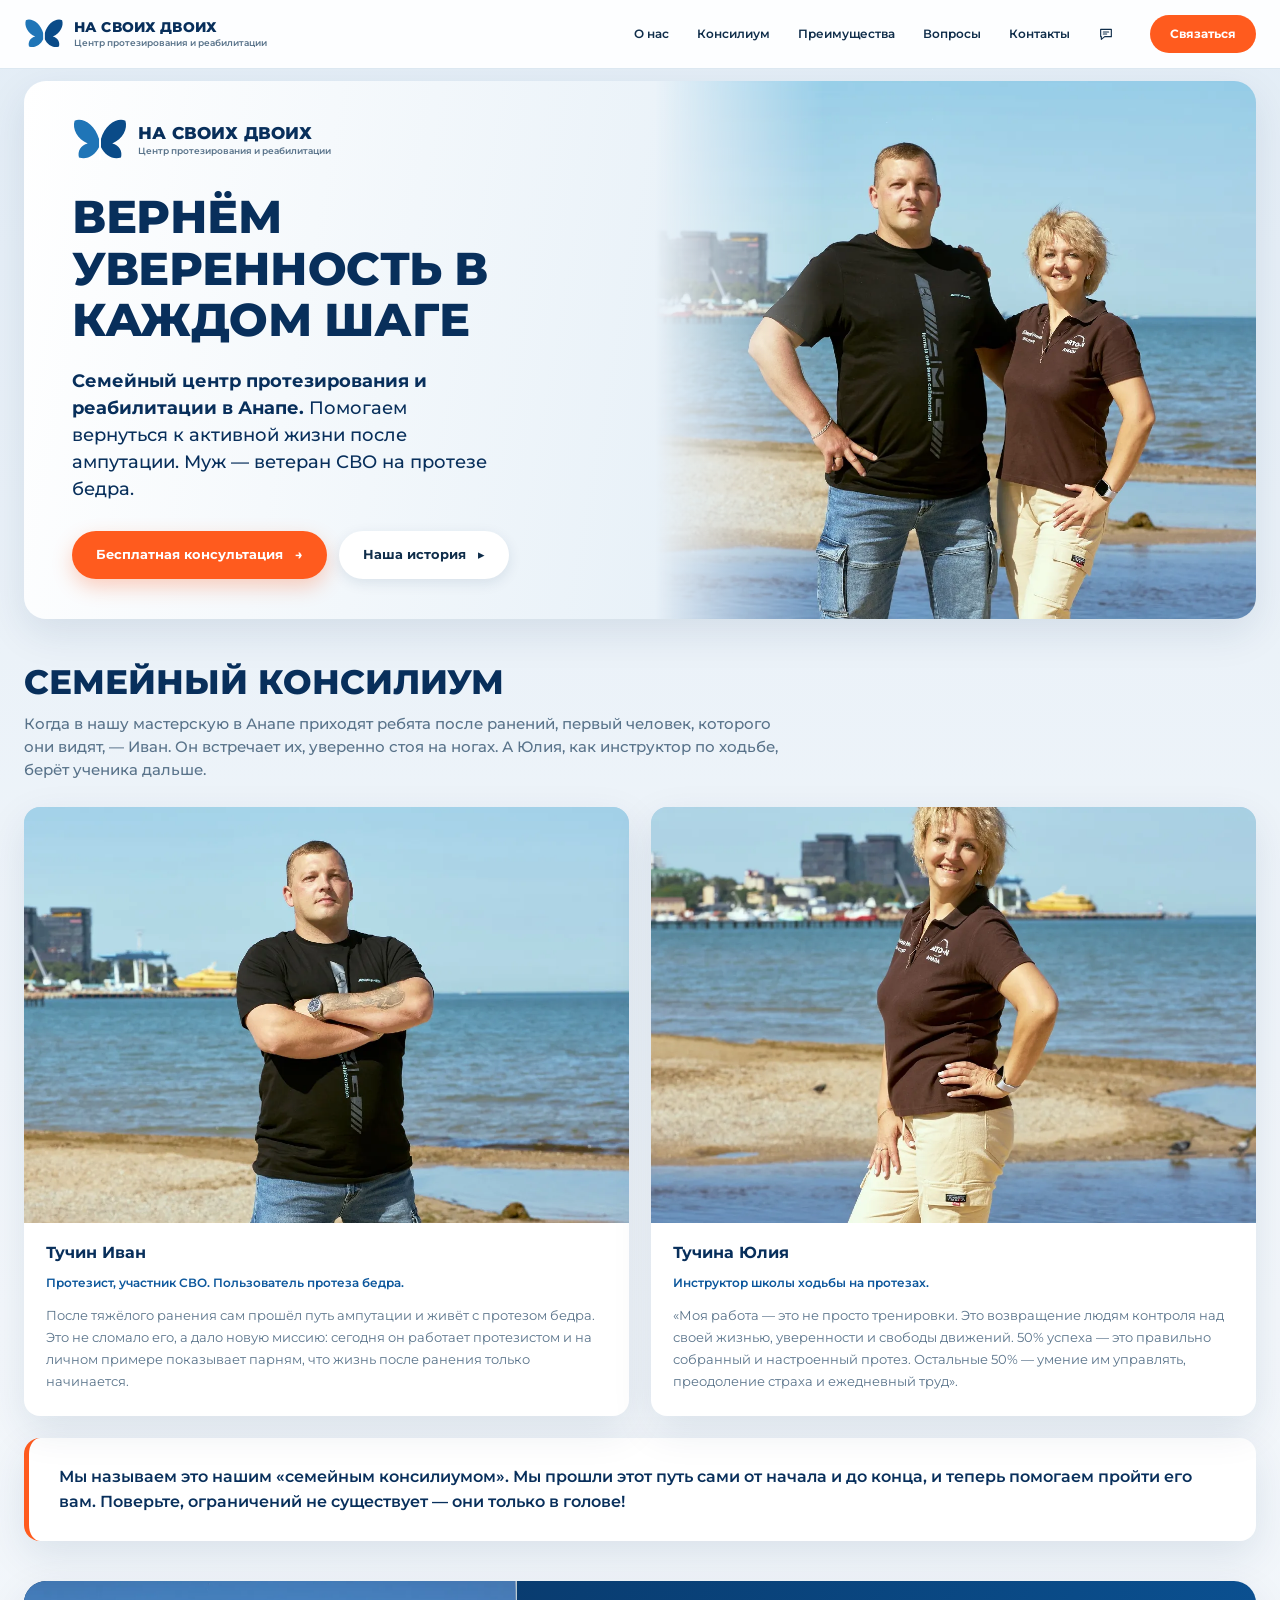
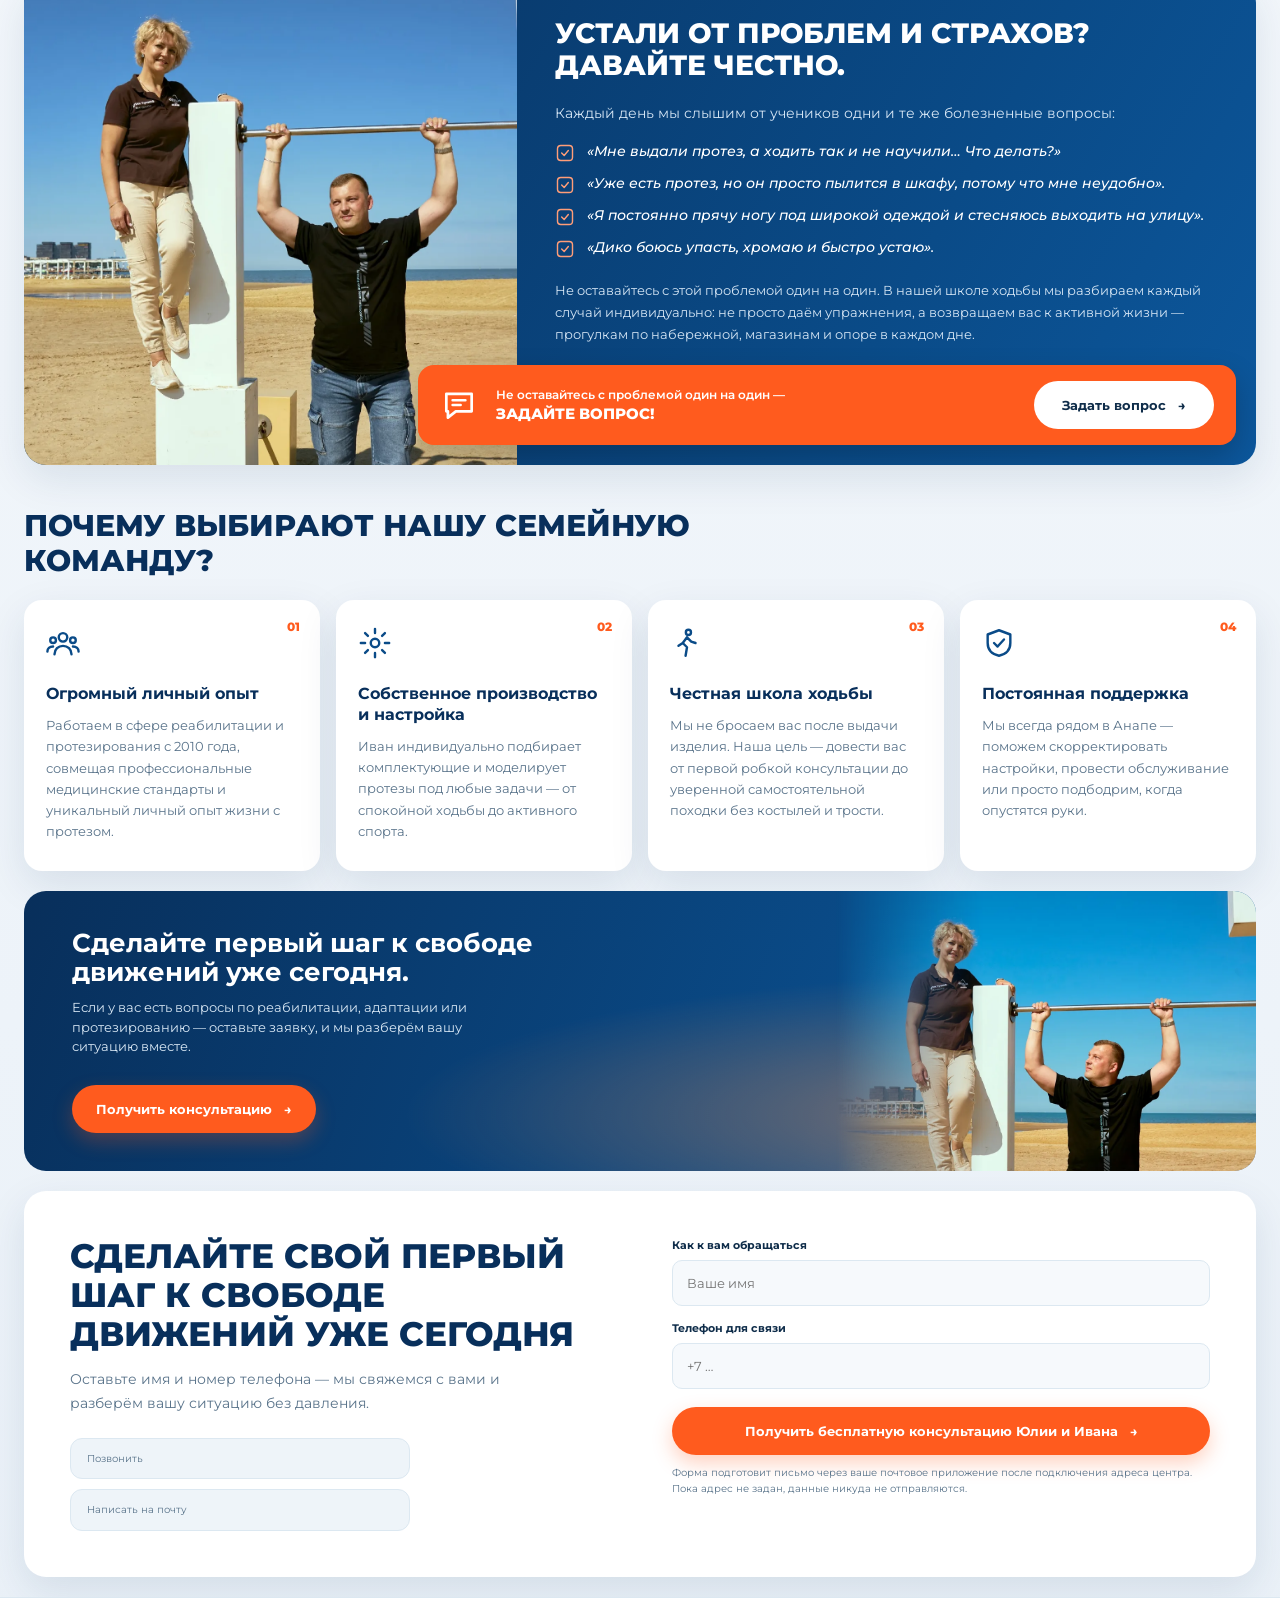
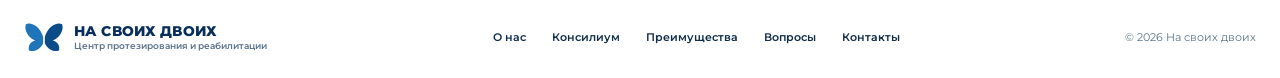
==== commit c89df491: "Rework content from client brief; use real photos instead of placeholders Co-Authored-By: Claude Son" ====
--- a/index.html
+++ b/index.html
@@ -25,7 +25,7 @@
       <a class="brand " href="#top" aria-label="На своих двоих — на главную"><svg class="logo-svg" viewBox="0 0 64 56" aria-hidden="true"><path d="M31 27C26 10 12 2 3 6c-3 9 3 21 15 26-8 2-12 9-10 16 9 3 18-2 23-12z" fill="#1f75b7"/><path d="M33 27C38 10 52 2 61 6c3 9-3 21-15 26 8 2 12 9 10 16-9 3-18-2-23-12z" fill="#0a4b88"/><path d="M32 18v32" stroke="#fff" stroke-width="2" stroke-linecap="round"/></svg><span class="brand-name"><strong>НА СВОИХ ДВОИХ</strong><small>Центр протезирования и реабилитации</small></span></a>
       <button class="menu-toggle" type="button" aria-label="Открыть меню" aria-expanded="false" aria-controls="primary-nav"><span></span><span></span></button>
       <nav class="primary-nav" id="primary-nav" aria-label="Основная навигация">
-        <a href="#about">О нас</a><a href="#services">Услуги</a><a href="#team">Команда</a><a href="#faq">Отзывы</a><a href="#contact">Контакты</a>
+        <a href="#about">О нас</a><a href="#team">Консилиум</a><a href="#why">Преимущества</a><a href="#faq">Вопросы</a><a href="#contact">Контакты</a>
         <a class="nav-phone" data-phone-link href="#" hidden><svg class="ico" viewBox="0 0 24 24" fill="none" stroke="currentColor" stroke-width="1.7" stroke-linecap="round" stroke-linejoin="round" aria-hidden="true"><path d="M4 5h16v11H10l-5 4v-4H4z"/><path d="M8 9h8M8 12h5"/></svg><span data-phone-label></span></a>
         <a class="nav-cta" href="#contact">Связаться</a>
       </nav>
@@ -36,56 +36,68 @@
       <div class="hero">
         <div class="hero-copy">
           <a class="brand brand-hero" href="#top" aria-label="На своих двоих — на главную"><svg class="logo-svg" viewBox="0 0 64 56" aria-hidden="true"><path d="M31 27C26 10 12 2 3 6c-3 9 3 21 15 26-8 2-12 9-10 16 9 3 18-2 23-12z" fill="#1f75b7"/><path d="M33 27C38 10 52 2 61 6c3 9-3 21-15 26 8 2 12 9 10 16-9 3-18-2-23-12z" fill="#0a4b88"/><path d="M32 18v32" stroke="#fff" stroke-width="2" stroke-linecap="round"/></svg><span class="brand-name"><strong>НА СВОИХ ДВОИХ</strong><small>Центр протезирования и реабилитации</small></span></a>
-          <h1>Мастерская протезирования и школа ходьбы на протезах</h1>
-          <p class="hero-lead">Мы знаем о протезах абсолютно все, потому что сами ходим на них каждый день!</p>
-          <div class="hero-actions"><a class="button button-accent" href="#contact">Связаться <span aria-hidden="true">→</span></a><a class="button button-light" href="#team">Узнать больше <span aria-hidden="true">▸</span></a></div>
+          <h1>Вернём уверенность в каждом шаге</h1>
+          <p class="hero-lead"><strong>Семейный центр протезирования и реабилитации в Анапе.</strong> Помогаем вернуться к активной жизни после ампутации. Муж — ветеран СВО на протезе бедра.</p>
+          <div class="hero-actions"><a class="button button-accent" href="#contact">Бесплатная консультация <span aria-hidden="true">→</span></a><a class="button button-light" href="#team">Наша история <span aria-hidden="true">▸</span></a></div>
         </div>
-        <div class="hero-photo"><img src="assets/images/team.webp" alt="Иван и Юлия Тучины на набережной" width="1200" height="1800"><span class="hero-script">Сила<br>в движении!</span></div>
+        <div class="hero-photo"><img src="assets/images/team.webp" alt="Иван и Юлия Тучины на набережной в Анапе" width="1200" height="1800"></div>
       </div>
     </section>
-    <section class="container features" id="services"><div class="features-grid"><div class="feature reveal"><svg class="ico" viewBox="0 0 24 24" fill="none" stroke="currentColor" stroke-width="1.7" stroke-linecap="round" stroke-linejoin="round" aria-hidden="true"><path d="M12 3l8 3v6c0 5-3.5 8-8 9-4.5-1-8-4-8-9V6z"/><path d="M8.5 12l2.5 2.5 4.5-5"/></svg><h3>Современные<br>протезы</h3><p>Индивидуальный подход и качественные комплектующие</p></div><div class="feature reveal"><svg class="ico" viewBox="0 0 24 24" fill="none" stroke="currentColor" stroke-width="1.7" stroke-linecap="round" stroke-linejoin="round" aria-hidden="true"><circle cx="13" cy="4.5" r="1.8"/><path d="M12 8l-3 4 3 3-1 6M12 8l3 3 3 1M9 12l-3 2"/></svg><h3>Обучение<br>ходьбе</h3><p>Школа ходьбы на протезах с опытными инструкторами</p></div><div class="feature reveal"><svg class="ico" viewBox="0 0 24 24" fill="none" stroke="currentColor" stroke-width="1.7" stroke-linecap="round" stroke-linejoin="round" aria-hidden="true"><circle cx="12" cy="12" r="3"/><path d="M12 2v3M12 19v3M2 12h3M19 12h3M5 5l2 2M17 17l2 2M19 5l-2 2M7 17l-2 2"/></svg><h3>Собственная<br>мастерская</h3><p>Ремонт, обслуживание, настройка</p></div><div class="feature reveal"><svg class="ico" viewBox="0 0 24 24" fill="none" stroke="currentColor" stroke-width="1.7" stroke-linecap="round" stroke-linejoin="round" aria-hidden="true"><circle cx="12" cy="8" r="3"/><circle cx="5" cy="10" r="2"/><circle cx="19" cy="10" r="2"/><path d="M6 20c0-3.5 2.7-6 6-6s6 2.5 6 6M1 18c0-2 1.5-3.5 4-3.5M23 18c0-2-1.5-3.5-4-3.5"/></svg><h3>Поддержка<br>на каждом этапе</h3><p>От консультации до полной адаптации</p></div></div></section>
-    <section class="container team-section" id="team">
-      <h2>Тройной консилиум</h2>
-      <p class="lead">Наши специалисты — это не просто профессионалы,<br>это люди, которые сами прошли этот путь.</p>
+    <section class="container story" id="team">
+      <div class="story-head"><h2>Семейный консилиум</h2><p class="lead">Когда в нашу мастерскую в Анапе приходят ребята после ранений, первый человек, которого они видят, — Иван. Он встречает их, уверенно стоя на ногах. А Юлия, как инструктор по ходьбе, берёт ученика дальше.</p></div>
       <div class="team-grid">
-        <article class="person reveal"><div class="person-photo"><img src="assets/images/ivan.webp" alt="Иван Тучин" loading="lazy"></div><div class="person-body"><h3>Тучин Иван</h3><p class="role">Помощник протезиста, участник СВО. Пользователь протеза бедра.</p><p>Личным примером показывает активную жизнь после боевых действий.</p></div></article>
-        <article class="person reveal"><div class="person-photo"><img src="assets/images/yulia.webp" alt="Юлия Тучина" loading="lazy"></div><div class="person-body"><h3>Тучина Юлия</h3><p class="role">Инструктор школы ходьбы на протезах.</p><p>«Правильно собранный протез — 50% успеха. Остальные 50% — умение им управлять. Моя работа». Своя методика тренировок.</p></div></article>
-        <article class="person reveal"><div class="person-photo ph" role="img" aria-label="Фото специалиста будет добавлено"><span>Фото</span></div><div class="person-body"><h3>Калинин Денис</h3><p class="role">Техник-протезист.</p><p>«Производственная травма привела меня в профессию и сделала экспертом». 27 лет в протезировании.</p></div></article>
+        <article class="person reveal"><div class="person-photo"><img src="assets/images/ivan.webp" alt="Иван Тучин" loading="lazy"></div><div class="person-body"><h3>Тучин Иван</h3><p class="role">Протезист, участник СВО. Пользователь протеза бедра.</p><p>После тяжёлого ранения сам прошёл путь ампутации и живёт с протезом бедра. Это не сломало его, а дало новую миссию: сегодня он работает протезистом и на личном примере показывает парням, что жизнь после ранения только начинается.</p></div></article>
+        <article class="person reveal"><div class="person-photo"><img src="assets/images/yulia.webp" alt="Юлия Тучина" loading="lazy"></div><div class="person-body"><h3>Тучина Юлия</h3><p class="role">Инструктор школы ходьбы на протезах.</p><p>«Моя работа — это не просто тренировки. Это возвращение людям контроля над своей жизнью, уверенности и свободы движений. 50% успеха — это правильно собранный и настроенный протез. Остальные 50% — умение им управлять, преодоление страха и ежедневный труд».</p></div></article>
       </div>
+      <blockquote class="story-quote reveal">Мы называем это нашим «семейным консилиумом». Мы прошли этот путь сами от начала и до конца, и теперь помогаем пройти его вам. Поверьте, ограничений не существует — они только в голове!</blockquote>
     </section>
     <section class="container problem-wrap" id="faq">
       <div class="problem">
-        <div class="problem-photo ph" role="img" aria-label="Фото будет добавлено"><span>Фото</span></div>
+        <div class="problem-photo"><img src="assets/images/bar-1.webp" alt="Юлия и Иван на турнике на пляже" loading="lazy"></div>
         <div class="problem-body">
-          <h2>Устали от проблем?<br>Вы не одни!</h2>
-          <ul class="checks"><li><svg class="ico" viewBox="0 0 24 24" fill="none" stroke="currentColor" stroke-width="1.7" stroke-linecap="round" stroke-linejoin="round" aria-hidden="true"><rect x="3" y="3" width="18" height="18" rx="4"/><path d="M8 12l3 3 5-6"/></svg><span>Устали зависеть от близких?</span></li><li><svg class="ico" viewBox="0 0 24 24" fill="none" stroke="currentColor" stroke-width="1.7" stroke-linecap="round" stroke-linejoin="round" aria-hidden="true"><rect x="3" y="3" width="18" height="18" rx="4"/><path d="M8 12l3 3 5-6"/></svg><span>Выдали протез, а ходить не научили?</span></li><li><svg class="ico" viewBox="0 0 24 24" fill="none" stroke="currentColor" stroke-width="1.7" stroke-linecap="round" stroke-linejoin="round" aria-hidden="true"><rect x="3" y="3" width="18" height="18" rx="4"/><path d="M8 12l3 3 5-6"/></svg><span>Сколько стоит протез? У меня нет таких денег!</span></li><li><svg class="ico" viewBox="0 0 24 24" fill="none" stroke="currentColor" stroke-width="1.7" stroke-linecap="round" stroke-linejoin="round" aria-hidden="true"><rect x="3" y="3" width="18" height="18" rx="4"/><path d="M8 12l3 3 5-6"/></svg><span>Спина и здоровая нога «отваливается» к концу дня?</span></li><li><svg class="ico" viewBox="0 0 24 24" fill="none" stroke="currentColor" stroke-width="1.7" stroke-linecap="round" stroke-linejoin="round" aria-hidden="true"><rect x="3" y="3" width="18" height="18" rx="4"/><path d="M8 12l3 3 5-6"/></svg><span>Уже есть протез, который пылится в шкафу?</span></li><li><svg class="ico" viewBox="0 0 24 24" fill="none" stroke="currentColor" stroke-width="1.7" stroke-linecap="round" stroke-linejoin="round" aria-hidden="true"><rect x="3" y="3" width="18" height="18" rx="4"/><path d="M8 12l3 3 5-6"/></svg><span>Прячете ногу с протезом под одеждой?</span></li><li><svg class="ico" viewBox="0 0 24 24" fill="none" stroke="currentColor" stroke-width="1.7" stroke-linecap="round" stroke-linejoin="round" aria-hidden="true"><rect x="3" y="3" width="18" height="18" rx="4"/><path d="M8 12l3 3 5-6"/></svg><span>Хромота при ходьбе?</span></li><li><svg class="ico" viewBox="0 0 24 24" fill="none" stroke="currentColor" stroke-width="1.7" stroke-linecap="round" stroke-linejoin="round" aria-hidden="true"><rect x="3" y="3" width="18" height="18" rx="4"/><path d="M8 12l3 3 5-6"/></svg><span>Боитесь упасть?</span></li><li><svg class="ico" viewBox="0 0 24 24" fill="none" stroke="currentColor" stroke-width="1.7" stroke-linecap="round" stroke-linejoin="round" aria-hidden="true"><rect x="3" y="3" width="18" height="18" rx="4"/><path d="M8 12l3 3 5-6"/></svg><span>Выделили мало денег на протез?</span></li></ul>
+          <h2>Устали от проблем и страхов? Давайте честно.</h2>
+          <p class="problem-intro">Каждый день мы слышим от учеников одни и те же болезненные вопросы:</p>
+          <ul class="checks">
+            <li><svg class="ico" viewBox="0 0 24 24" fill="none" stroke="currentColor" stroke-width="1.7" stroke-linecap="round" stroke-linejoin="round" aria-hidden="true"><rect x="3" y="3" width="18" height="18" rx="4"/><path d="M8 12l3 3 5-6"/></svg><span>«Мне выдали протез, а ходить так и не научили… Что делать?»</span></li>
+            <li><svg class="ico" viewBox="0 0 24 24" fill="none" stroke="currentColor" stroke-width="1.7" stroke-linecap="round" stroke-linejoin="round" aria-hidden="true"><rect x="3" y="3" width="18" height="18" rx="4"/><path d="M8 12l3 3 5-6"/></svg><span>«Уже есть протез, но он просто пылится в шкафу, потому что мне неудобно».</span></li>
+            <li><svg class="ico" viewBox="0 0 24 24" fill="none" stroke="currentColor" stroke-width="1.7" stroke-linecap="round" stroke-linejoin="round" aria-hidden="true"><rect x="3" y="3" width="18" height="18" rx="4"/><path d="M8 12l3 3 5-6"/></svg><span>«Я постоянно прячу ногу под широкой одеждой и стесняюсь выходить на улицу».</span></li>
+            <li><svg class="ico" viewBox="0 0 24 24" fill="none" stroke="currentColor" stroke-width="1.7" stroke-linecap="round" stroke-linejoin="round" aria-hidden="true"><rect x="3" y="3" width="18" height="18" rx="4"/><path d="M8 12l3 3 5-6"/></svg><span>«Дико боюсь упасть, хромаю и быстро устаю».</span></li>
+          </ul>
+          <p class="problem-outro">Не оставайтесь с этой проблемой один на один. В нашей школе ходьбы мы разбираем каждый случай индивидуально: не просто даём упражнения, а возвращаем вас к активной жизни — прогулкам по набережной, магазинам и опоре в каждом дне.</p>
         </div>
         <div class="problem-cta"><span class="cta-ico"><svg class="ico" viewBox="0 0 24 24" fill="none" stroke="currentColor" stroke-width="1.7" stroke-linecap="round" stroke-linejoin="round" aria-hidden="true"><path d="M4 5h16v11H10l-5 4v-4H4z"/><path d="M8 9h8M8 12h5"/></svg></span><p>Не оставайтесь с проблемой один на один —<br><strong>задайте вопрос!</strong></p><a class="button button-white" href="#contact">Задать вопрос <span aria-hidden="true">→</span></a></div>
       </div>
     </section>
-    <section class="container features trust"><h2>Почему нам доверяют</h2><div class="features-grid"><div class="feature reveal"><svg class="ico" viewBox="0 0 24 24" fill="none" stroke="currentColor" stroke-width="1.7" stroke-linecap="round" stroke-linejoin="round" aria-hidden="true"><circle cx="12" cy="8" r="3"/><circle cx="5" cy="10" r="2"/><circle cx="19" cy="10" r="2"/><path d="M6 20c0-3.5 2.7-6 6-6s6 2.5 6 6M1 18c0-2 1.5-3.5 4-3.5M23 18c0-2-1.5-3.5-4-3.5"/></svg><h3>Опытная команда<br>специалистов</h3><p>Работаем с 2010 года</p></div><div class="feature reveal"><svg class="ico" viewBox="0 0 24 24" fill="none" stroke="currentColor" stroke-width="1.7" stroke-linecap="round" stroke-linejoin="round" aria-hidden="true"><circle cx="12" cy="12" r="3"/><path d="M12 2v3M12 19v3M2 12h3M19 12h3M5 5l2 2M17 17l2 2M19 5l-2 2M7 17l-2 2"/></svg><h3>Собственное<br>производство</h3><p>Индивидуальные решения под любые задачи</p></div><div class="feature reveal"><svg class="ico" viewBox="0 0 24 24" fill="none" stroke="currentColor" stroke-width="1.7" stroke-linecap="round" stroke-linejoin="round" aria-hidden="true"><path d="M12 3l8 3v6c0 5-3.5 8-8 9-4.5-1-8-4-8-9V6z"/><path d="M8.5 12l2.5 2.5 4.5-5"/></svg><h3>Гарантия<br>на изделия и услуги</h3><p>Постоянная поддержка даже после установки</p></div><div class="feature reveal"><svg class="ico" viewBox="0 0 24 24" fill="none" stroke="currentColor" stroke-width="1.7" stroke-linecap="round" stroke-linejoin="round" aria-hidden="true"><circle cx="12" cy="12" r="3"/><path d="M12 2v3M12 19v3M2 12h3M19 12h3M5 5l2 2M17 17l2 2M19 5l-2 2M7 17l-2 2"/></svg><h3>Современные<br>технологии</h3><p>Лучшие комплектующие и оборудование</p></div></div></section>
+    <section class="container why" id="why"><h2>Почему выбирают нашу семейную команду?</h2>
+      <div class="why-grid">
+        <article class="why-card reveal"><span class="why-num">01</span><svg class="ico" viewBox="0 0 24 24" fill="none" stroke="currentColor" stroke-width="1.7" stroke-linecap="round" stroke-linejoin="round" aria-hidden="true"><circle cx="12" cy="8" r="3"/><circle cx="5" cy="10" r="2"/><circle cx="19" cy="10" r="2"/><path d="M6 20c0-3.5 2.7-6 6-6s6 2.5 6 6M1 18c0-2 1.5-3.5 4-3.5M23 18c0-2-1.5-3.5-4-3.5"/></svg><h3>Огромный личный опыт</h3><p>Работаем в сфере реабилитации и протезирования с 2010 года, совмещая профессиональные медицинские стандарты и уникальный личный опыт жизни с протезом.</p></article>
+        <article class="why-card reveal"><span class="why-num">02</span><svg class="ico" viewBox="0 0 24 24" fill="none" stroke="currentColor" stroke-width="1.7" stroke-linecap="round" stroke-linejoin="round" aria-hidden="true"><circle cx="12" cy="12" r="3"/><path d="M12 2v3M12 19v3M2 12h3M19 12h3M5 5l2 2M17 17l2 2M19 5l-2 2M7 17l-2 2"/></svg><h3>Собственное производство и настройка</h3><p>Иван индивидуально подбирает комплектующие и моделирует протезы под любые задачи — от спокойной ходьбы до активного спорта.</p></article>
+        <article class="why-card reveal"><span class="why-num">03</span><svg class="ico" viewBox="0 0 24 24" fill="none" stroke="currentColor" stroke-width="1.7" stroke-linecap="round" stroke-linejoin="round" aria-hidden="true"><circle cx="13" cy="4.5" r="1.8"/><path d="M12 8l-3 4 3 3-1 6M12 8l3 3 3 1M9 12l-3 2"/></svg><h3>Честная школа ходьбы</h3><p>Мы не бросаем вас после выдачи изделия. Наша цель — довести вас от первой робкой консультации до уверенной самостоятельной походки без костылей и трости.</p></article>
+        <article class="why-card reveal"><span class="why-num">04</span><svg class="ico" viewBox="0 0 24 24" fill="none" stroke="currentColor" stroke-width="1.7" stroke-linecap="round" stroke-linejoin="round" aria-hidden="true"><path d="M12 3l8 3v6c0 5-3.5 8-8 9-4.5-1-8-4-8-9V6z"/><path d="M8.5 12l2.5 2.5 4.5-5"/></svg><h3>Постоянная поддержка</h3><p>Мы всегда рядом в Анапе — поможем скорректировать настройки, провести обслуживание или просто подбодрим, когда опустятся руки.</p></article>
+      </div>
+    </section>
     <section class="container banner-wrap">
-      <div class="banner ph-dark">
-        <div class="banner-copy"><h2>Не оставайтесь с проблемой один на один.</h2><p>Пришлите нам фото культи для онлайн-разбора или запишитесь на личный прием.</p>
-          <div class="hero-actions"><a class="button button-accent" href="#contact"><svg class="ico" viewBox="0 0 24 24" fill="none" stroke="currentColor" stroke-width="1.7" stroke-linecap="round" stroke-linejoin="round" aria-hidden="true"><path d="M4 8h3l2-3h6l2 3h3v11H4z"/><circle cx="12" cy="13" r="3.5"/></svg> Отправить фото</a><a class="button button-outline" href="#contact"><svg class="ico" viewBox="0 0 24 24" fill="none" stroke="currentColor" stroke-width="1.7" stroke-linecap="round" stroke-linejoin="round" aria-hidden="true"><rect x="4" y="5" width="16" height="15" rx="2"/><path d="M4 10h16M8 3v4M16 3v4"/></svg> Записаться на прием</a></div></div>
-        <span class="banner-script">Шаг<br>к новой<br>жизни!</span>
+      <div class="banner">
+        <div class="banner-copy"><h2>Сделайте первый шаг к свободе движений уже сегодня.</h2><p>Если у вас есть вопросы по реабилитации, адаптации или протезированию — оставьте заявку, и мы разберём вашу ситуацию вместе.</p>
+          <div class="hero-actions"><a class="button button-accent" href="#contact">Получить консультацию <span aria-hidden="true">→</span></a></div></div>
+        <img class="banner-photo" src="assets/images/bar-2.webp" alt="Юлия и Иван на турнике на пляже" loading="lazy">
       </div>
     </section>
     <section class="container contact-section" id="contact">
       <div class="contact-card">
-        <div class="contact-copy"><h2>Сделайте первый шаг</h2><p>Расскажите, что сейчас не получается и что для вас важно. Обсудим ситуацию и возможные следующие шаги без давления.</p>
+        <div class="contact-copy"><h2>Сделайте свой первый шаг к свободе движений уже сегодня</h2><p>Оставьте имя и номер телефона — мы свяжемся с вами и разберём вашу ситуацию без давления.</p>
           <div class="configured-contact" data-contact-links hidden><a data-phone-link href="#"><span>Позвонить</span><strong data-phone-label></strong></a><a data-email-link href="#"><span>Написать на почту</span><strong data-email-label></strong></a></div></div>
         <form class="contact-form" id="contact-form">
           <label for="name">Как к вам обращаться</label><input id="name" name="name" autocomplete="name" placeholder="Ваше имя" required>
           <label for="phone">Телефон для связи</label><input id="phone" name="phone" type="tel" autocomplete="tel" placeholder="+7 …" required>
-          <label for="message">Что хотели бы обсудить <span class="optional">необязательно</span></label><textarea id="message" name="message" rows="3" placeholder="Например, настройку протеза или обучение ходьбе"></textarea>
-          <button class="button button-accent" type="submit">Подготовить обращение <span aria-hidden="true">→</span></button>
+          
+          <button class="button button-accent" type="submit">Получить бесплатную консультацию Юлии и Ивана <span aria-hidden="true">→</span></button>
           <p class="form-status" id="form-status" role="status" aria-live="polite"></p>
           <p class="form-disclaimer">Форма подготовит письмо через ваше почтовое приложение после подключения адреса центра. Пока адрес не задан, данные никуда не отправляются.</p>
         </form>
       </div>
     </section>
   </main>
-  <footer class="site-footer"><div class="container footer-inner"><a class="brand brand-footer" href="#top" aria-label="На своих двоих — на главную"><svg class="logo-svg" viewBox="0 0 64 56" aria-hidden="true"><path d="M31 27C26 10 12 2 3 6c-3 9 3 21 15 26-8 2-12 9-10 16 9 3 18-2 23-12z" fill="#1f75b7"/><path d="M33 27C38 10 52 2 61 6c3 9-3 21-15 26 8 2 12 9 10 16-9 3-18-2-23-12z" fill="#0a4b88"/><path d="M32 18v32" stroke="#fff" stroke-width="2" stroke-linecap="round"/></svg><span class="brand-name"><strong>НА СВОИХ ДВОИХ</strong><small>Центр протезирования и реабилитации</small></span></a><nav class="footer-nav" aria-label="Нижняя навигация"><a href="#about">О нас</a><a href="#services">Услуги</a><a href="#team">Команда</a><a href="#faq">Отзывы</a><a href="#contact">Контакты</a></nav><span class="footer-copy">© <span id="year">2026</span> На своих двоих</span></div></footer>
+  <footer class="site-footer"><div class="container footer-inner"><a class="brand brand-footer" href="#top" aria-label="На своих двоих — на главную"><svg class="logo-svg" viewBox="0 0 64 56" aria-hidden="true"><path d="M31 27C26 10 12 2 3 6c-3 9 3 21 15 26-8 2-12 9-10 16 9 3 18-2 23-12z" fill="#1f75b7"/><path d="M33 27C38 10 52 2 61 6c3 9-3 21-15 26 8 2 12 9 10 16-9 3-18-2-23-12z" fill="#0a4b88"/><path d="M32 18v32" stroke="#fff" stroke-width="2" stroke-linecap="round"/></svg><span class="brand-name"><strong>НА СВОИХ ДВОИХ</strong><small>Центр протезирования и реабилитации</small></span></a><nav class="footer-nav" aria-label="Нижняя навигация"><a href="#about">О нас</a><a href="#team">Консилиум</a><a href="#why">Преимущества</a><a href="#faq">Вопросы</a><a href="#contact">Контакты</a></nav><span class="footer-copy">© <span id="year">2026</span> На своих двоих</span></div></footer>
 </body>
 </html>
--- a/styles.css
+++ b/styles.css
@@ -27,7 +27,7 @@
 .hero-actions{display:flex;flex-wrap:wrap;gap:12px;margin-top:28px}
 .hero-photo{position:relative;min-height:300px}
 .hero-photo img{position:absolute;inset:0;width:100%;height:100%;object-fit:cover;object-position:center 28%;-webkit-mask-image:linear-gradient(90deg,transparent,#000 28%);mask-image:linear-gradient(90deg,transparent,#000 28%)}
-.hero-script{position:absolute;top:26px;right:30px;z-index:2;font-family:"Segoe Script","Brush Script MT",cursive;font-style:italic;font-size:clamp(18px,2vw,26px);line-height:1.2;color:var(--blue);text-align:left;text-shadow:0 1px 8px rgba(255,255,255,.8)}
+.hero-script{display:none;position:absolute;top:26px;right:30px;z-index:2;font-family:"Segoe Script","Brush Script MT",cursive;font-style:italic;font-size:clamp(18px,2vw,26px);line-height:1.2;color:var(--blue);text-align:left;text-shadow:0 1px 8px rgba(255,255,255,.8)}
 .button{display:inline-flex;align-items:center;justify-content:center;gap:12px;min-height:48px;padding:0 24px;border:0;border-radius:999px;font:inherit;font-size:13px;font-weight:700;cursor:pointer;transition:transform .2s,background .2s}
 .button:hover{transform:translateY(-2px)}.button .ico{width:18px;height:18px}
 .button-accent{background:var(--accent);color:#fff;box-shadow:0 8px 20px rgba(255,91,30,.28)}.button-accent:hover{background:var(--accent-hover)}
@@ -43,21 +43,21 @@
 .trust{background:transparent}.trust h2{font-size:22px;font-weight:700;color:var(--blue-deep);margin:30px 0 14px}
 .trust .feature{color:var(--blue)}
 /* team */
-.team-section{margin-top:40px}
+.story,.why{margin-top:44px}.story-head{max-width:760px}.story-quote{margin:22px 0 0;padding:26px 30px;background:#fff;border-left:5px solid var(--accent);border-radius:16px;box-shadow:var(--shadow);font-size:16px;font-weight:600;line-height:1.6;color:var(--blue-deep)}
 h2{font-size:clamp(26px,3vw,34px);font-weight:800;line-height:1.15;text-transform:uppercase;color:var(--blue-deep)}
 .lead{margin-top:10px;font-size:15px;line-height:1.55;color:var(--muted);font-weight:500}
-.team-grid{display:grid;grid-template-columns:repeat(3,1fr);gap:22px;margin-top:26px}
+.team-grid{display:grid;grid-template-columns:repeat(2,1fr);gap:22px;margin-top:26px}
 .person{background:#fff;border-radius:16px;overflow:hidden;box-shadow:var(--shadow);display:flex;flex-direction:column}
-.person-photo{aspect-ratio:16/10;overflow:hidden;background:#c9dbea}.person-photo img{width:100%;height:100%;object-fit:cover;object-position:center 22%}
+.person-photo{aspect-ratio:16/11;overflow:hidden;background:#c9dbea}.person-photo img{width:100%;height:100%;object-fit:cover;object-position:center 30%}
 .person-body{padding:18px 22px 24px}.person h3{font-size:16px;font-weight:700;color:var(--blue-deep);margin-bottom:8px}
-.person .role{font-size:12px;font-weight:600;color:var(--blue-soft);margin-bottom:12px;line-height:1.45}.person-body p:last-child{font-size:12px;line-height:1.65;color:var(--muted)}
+.person .role{font-size:12px;font-weight:600;color:var(--blue-soft);margin-bottom:12px;line-height:1.45}.person-body p:last-child{font-size:13px;line-height:1.7;color:var(--muted)}
 .ph{display:grid;place-items:center;background:linear-gradient(135deg,#b9d3e8,#dce8f1)}.ph span{font-size:12px;font-weight:700;letter-spacing:.14em;text-transform:uppercase;color:var(--blue);opacity:.55}
 /* problem */
 .problem-wrap{margin-top:40px}
 .problem{position:relative;display:grid;grid-template-columns:.8fr 1.2fr;border-radius:var(--radius);overflow:hidden;background:linear-gradient(120deg,var(--blue-deep),var(--blue) 70%,var(--blue-soft));color:#fff;box-shadow:var(--shadow)}
-.problem-photo{min-height:100%;border-radius:0;background:linear-gradient(135deg,#2a5f93,#0f3c6e)}.problem-photo span{color:#fff}
-.problem-body{padding:34px clamp(24px,3vw,44px) 110px}.problem h2{color:#fff;font-size:clamp(22px,2.4vw,28px);margin-bottom:22px}
-.checks{display:grid;gap:10px}.checks li{display:flex;align-items:center;gap:12px;font-size:13px;font-weight:500;color:#e6f0f9}.checks .ico{width:20px;height:20px;color:#8fc0ee}
+.problem-photo{position:relative;min-height:100%}.problem-photo img{position:absolute;inset:0;width:100%;height:100%;object-fit:cover;object-position:center 30%}
+.problem-body{padding:36px clamp(24px,3vw,44px) 120px}.problem-intro{font-size:14px;color:#d6e6f5;margin-bottom:16px}.problem-outro{margin-top:20px;font-size:13px;line-height:1.7;color:#d6e6f5}.problem h2{color:#fff;font-size:clamp(22px,2.4vw,28px);margin-bottom:22px}
+.checks{display:grid;gap:10px}.checks li{display:flex;align-items:flex-start;gap:12px;font-size:14px;font-style:italic;font-weight:500;line-height:1.5;color:#fff}.checks .ico{width:20px;height:20px;margin-top:2px;color:#ff9d78}
 .problem-cta{position:absolute;left:32%;right:20px;bottom:20px;display:flex;align-items:center;gap:18px;background:var(--accent);border-radius:16px;padding:16px 22px;box-shadow:0 12px 30px rgba(0,0,0,.2)}
 .cta-ico{display:grid;place-items:center}.cta-ico .ico{width:38px;height:38px;color:#fff}
 .problem-cta p{flex:1;font-size:12px;font-weight:600;line-height:1.4}.problem-cta strong{font-size:15px;font-weight:800;text-transform:uppercase}
@@ -88,3 +88,12 @@
 .hero{grid-template-columns:1fr}.hero-photo{min-height:360px;order:2}.hero-photo img{-webkit-mask-image:linear-gradient(180deg,transparent,#000 22%);mask-image:linear-gradient(180deg,transparent,#000 22%)}
 .team-grid{grid-template-columns:1fr}.person-photo{aspect-ratio:4/3}.contact-card{grid-template-columns:1fr}.problem-cta{flex-wrap:wrap}.banner-script{display:none}.footer-inner{flex-direction:column;align-items:flex-start}.footer-nav{flex-wrap:wrap;gap:14px 22px}}
 @media(max-width:520px){.features-grid{grid-template-columns:1fr}.feature,.feature:nth-child(3){border-left:0;padding:4px 22px}.hero-copy{padding:24px 20px}}
+.why h2{font-size:clamp(22px,2.6vw,30px);max-width:700px;margin-bottom:22px}
+.why-grid{display:grid;grid-template-columns:repeat(4,1fr);gap:16px}
+.why-card{position:relative;background:#fff;border-radius:18px;padding:26px 22px 28px;box-shadow:var(--shadow);color:var(--blue)}
+.why-num{position:absolute;top:18px;right:20px;font-size:12px;font-weight:800;color:var(--accent)}
+.why-card h3{margin:16px 0 10px;font-size:16px;line-height:1.3;font-weight:700;color:var(--blue-deep)}.why-card p{font-size:12.5px;line-height:1.7;color:var(--muted)}
+.banner{padding-right:min(36%,420px)}.banner-photo{position:absolute;right:0;top:0;width:min(36%,420px);height:100%;object-fit:cover;object-position:center 25%;-webkit-mask-image:linear-gradient(90deg,transparent,#000 35%);mask-image:linear-gradient(90deg,transparent,#000 35%)}.banner-copy{position:relative;z-index:1}.banner h2{max-width:520px}
+.hero-lead strong{font-weight:700}
+@media(max-width:1000px){.why-grid{grid-template-columns:repeat(2,1fr)}}
+@media(max-width:780px){.banner{padding-right:clamp(24px,4vw,48px);padding-bottom:0}.banner-photo{position:static;display:block;width:calc(100% + 2*clamp(24px,4vw,48px));margin:24px calc(-1*clamp(24px,4vw,48px)) 0;height:260px;-webkit-mask-image:linear-gradient(180deg,transparent,#000 30%);mask-image:linear-gradient(180deg,transparent,#000 30%)}.why-grid{grid-template-columns:1fr}.problem-photo{min-height:260px}}
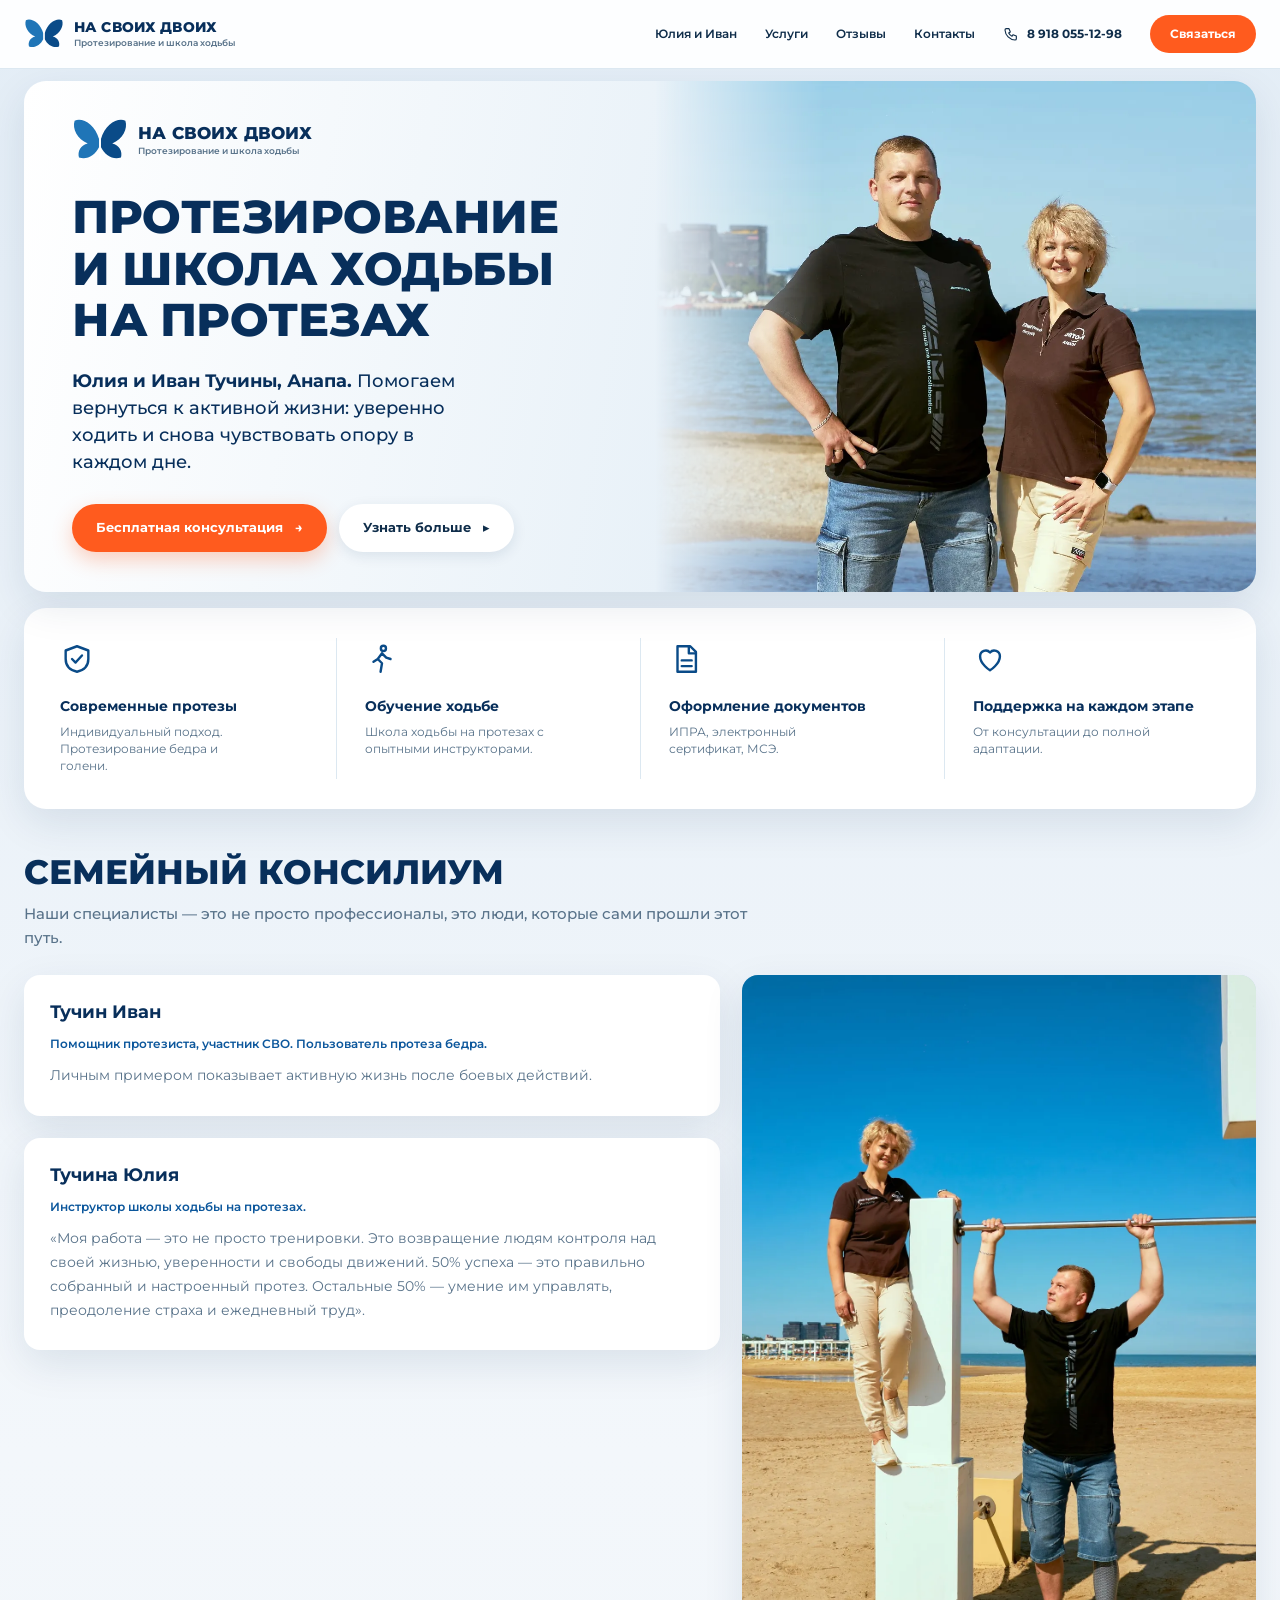
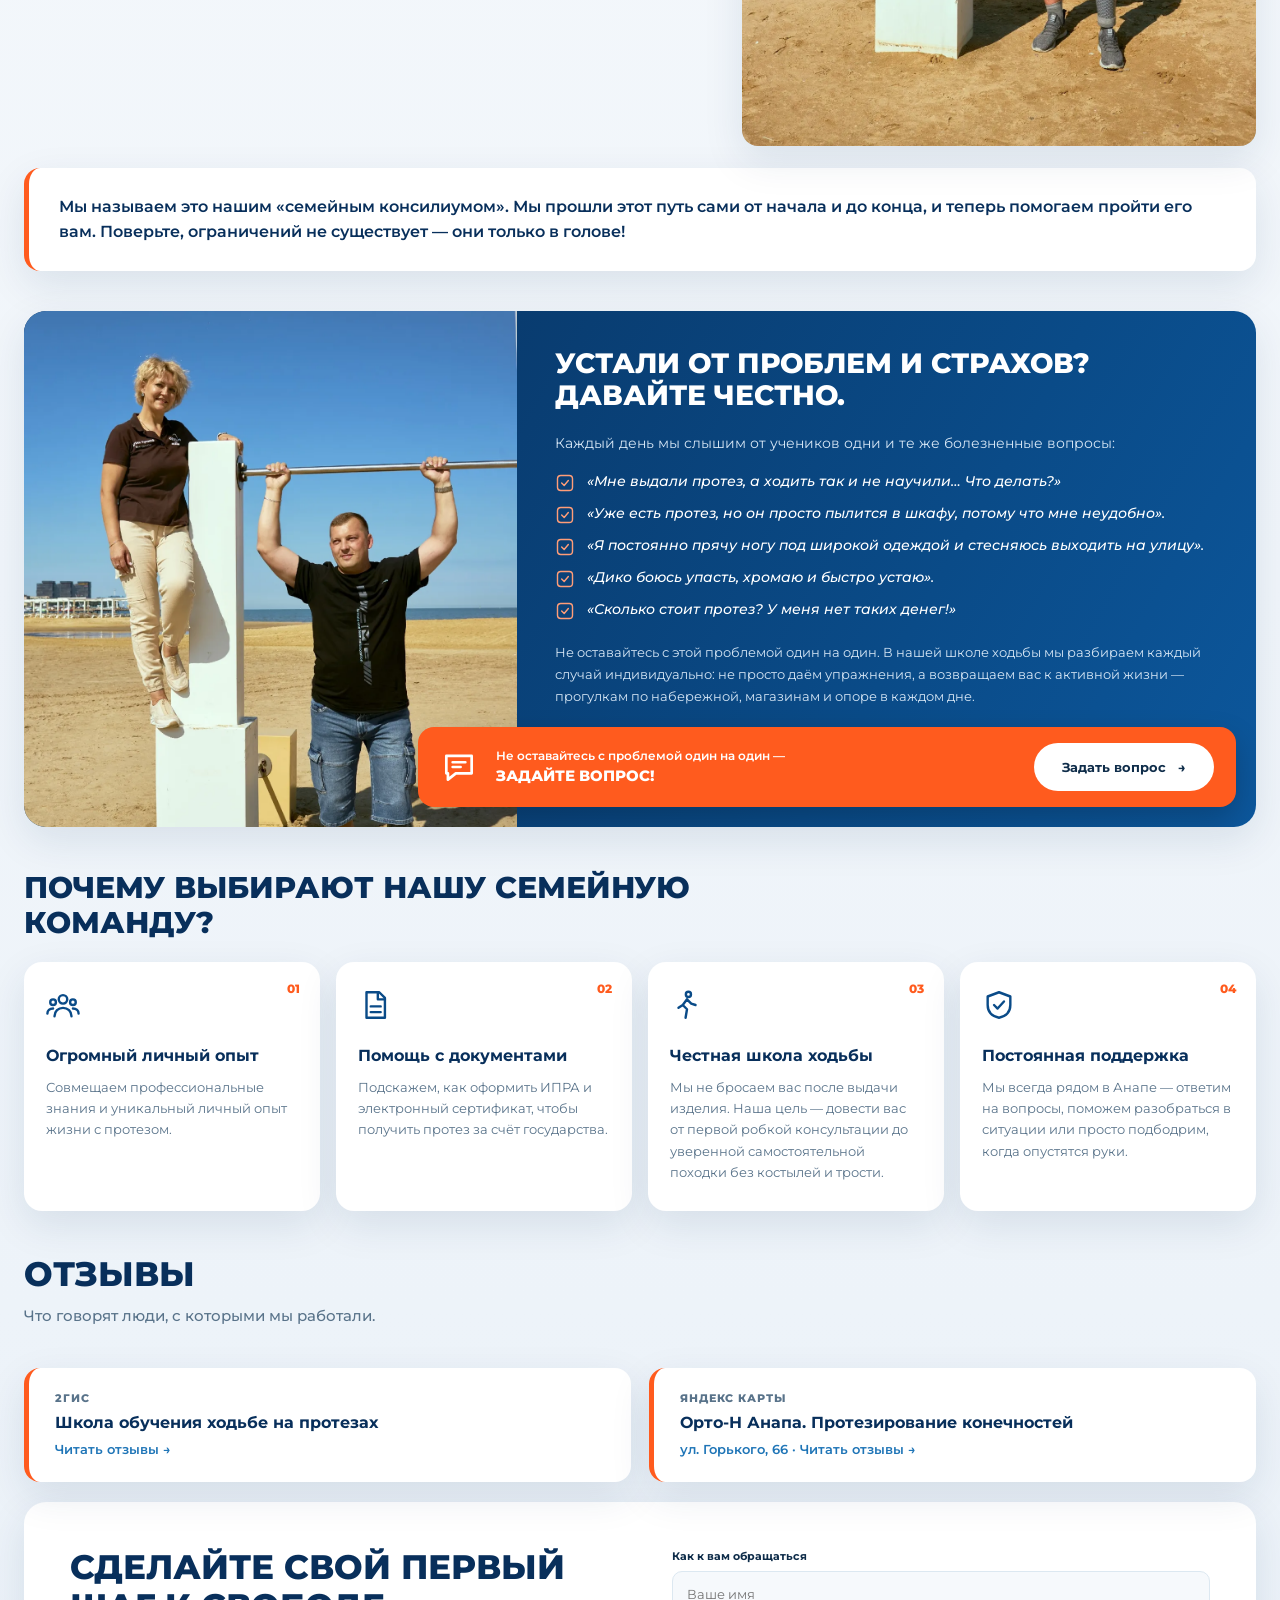
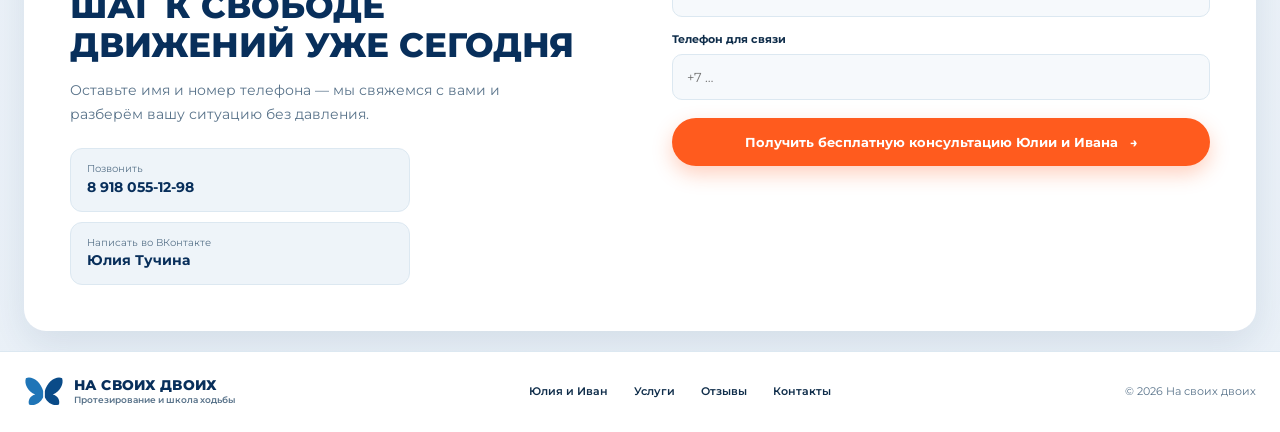
==== commit 4ccff561: "Применить правки с распечатки: убрать «центр/мастерская», новый первый экран, услуги, отзывы, контак" ====
--- a/index.html
+++ b/index.html
@@ -7,12 +7,12 @@
   <link rel="preconnect" href="https://fonts.googleapis.com">
   <link rel="preconnect" href="https://fonts.gstatic.com" crossorigin>
   <link href="https://fonts.googleapis.com/css2?family=Montserrat:wght@400;500;600;700;800;900&display=swap" rel="stylesheet">
-  <meta name="description" content="Семейный центр протезирования и реабилитации в Анапе. Протезирование, настройка, школа ходьбы на протезах и поддержка на каждом этапе.">
+  <meta name="description" content="Юлия и Иван Тучины, Анапа. Протезирование и школа ходьбы на протезах: помогаем уверенно ходить и снова чувствовать опору в каждом дне.">
   <meta property="og:type" content="website">
-  <meta property="og:title" content="На своих двоих — семейный центр протезирования и реабилитации">
-  <meta property="og:description" content="Помогаем вернуться к активной жизни и увереннее двигаться после ампутации.">
+  <meta property="og:title" content="На своих двоих — протезирование и школа ходьбы на протезах">
+  <meta property="og:description" content="Юлия и Иван Тучины, Анапа. Бесплатная консультация.">
   <meta property="og:image" content="assets/images/team.webp">
-  <title>На своих двоих — протезирование и реабилитация в Анапе</title>
+  <title>На своих двоих — протезирование и школа ходьбы на протезах в Анапе</title>
   <link rel="preload" as="image" href="assets/images/team.webp" fetchpriority="high">
   <link rel="stylesheet" href="styles.css">
   <script src="site-config.js" defer></script>
@@ -22,11 +22,11 @@
   <a class="skip-link" href="#main">Перейти к содержанию</a>
   <header class="site-header" id="top">
     <div class="container header-inner">
-      <a class="brand " href="#top" aria-label="На своих двоих — на главную"><svg class="logo-svg" viewBox="0 0 64 56" aria-hidden="true"><path d="M31 27C26 10 12 2 3 6c-3 9 3 21 15 26-8 2-12 9-10 16 9 3 18-2 23-12z" fill="#1f75b7"/><path d="M33 27C38 10 52 2 61 6c3 9-3 21-15 26 8 2 12 9 10 16-9 3-18-2-23-12z" fill="#0a4b88"/><path d="M32 18v32" stroke="#fff" stroke-width="2" stroke-linecap="round"/></svg><span class="brand-name"><strong>НА СВОИХ ДВОИХ</strong><small>Центр протезирования и реабилитации</small></span></a>
+      <a class="brand " href="#top" aria-label="На своих двоих — на главную"><svg class="logo-svg" viewBox="0 0 64 56" aria-hidden="true"><path d="M31 27C26 10 12 2 3 6c-3 9 3 21 15 26-8 2-12 9-10 16 9 3 18-2 23-12z" fill="#1f75b7"/><path d="M33 27C38 10 52 2 61 6c3 9-3 21-15 26 8 2 12 9 10 16-9 3-18-2-23-12z" fill="#0a4b88"/><path d="M32 18v32" stroke="#fff" stroke-width="2" stroke-linecap="round"/></svg><span class="brand-name"><strong>НА СВОИХ ДВОИХ</strong><small>Протезирование и школа ходьбы</small></span></a>
       <button class="menu-toggle" type="button" aria-label="Открыть меню" aria-expanded="false" aria-controls="primary-nav"><span></span><span></span></button>
       <nav class="primary-nav" id="primary-nav" aria-label="Основная навигация">
-        <a href="#about">О нас</a><a href="#team">Консилиум</a><a href="#why">Преимущества</a><a href="#faq">Вопросы</a><a href="#contact">Контакты</a>
-        <a class="nav-phone" data-phone-link href="#" hidden><svg class="ico" viewBox="0 0 24 24" fill="none" stroke="currentColor" stroke-width="1.7" stroke-linecap="round" stroke-linejoin="round" aria-hidden="true"><path d="M4 5h16v11H10l-5 4v-4H4z"/><path d="M8 9h8M8 12h5"/></svg><span data-phone-label></span></a>
+        <a href="#team">Юлия и Иван</a><a href="#services">Услуги</a><a href="#reviews">Отзывы</a><a href="#contact">Контакты</a>
+        <a class="nav-phone" data-phone-link href="#" hidden><svg class="ico" viewBox="0 0 24 24" fill="none" stroke="currentColor" stroke-width="1.7" stroke-linecap="round" stroke-linejoin="round" aria-hidden="true"><path d="M5 4h4l2 5-2.5 1.5a11 11 0 0 0 5 5L15 13l5 2v4a2 2 0 0 1-2 2A16 16 0 0 1 3 6a2 2 0 0 1 2-2z"/></svg><span data-phone-label></span></a>
         <a class="nav-cta" href="#contact">Связаться</a>
       </nav>
     </div>
@@ -35,19 +35,30 @@
     <section class="container hero-wrap" id="about">
       <div class="hero">
         <div class="hero-copy">
-          <a class="brand brand-hero" href="#top" aria-label="На своих двоих — на главную"><svg class="logo-svg" viewBox="0 0 64 56" aria-hidden="true"><path d="M31 27C26 10 12 2 3 6c-3 9 3 21 15 26-8 2-12 9-10 16 9 3 18-2 23-12z" fill="#1f75b7"/><path d="M33 27C38 10 52 2 61 6c3 9-3 21-15 26 8 2 12 9 10 16-9 3-18-2-23-12z" fill="#0a4b88"/><path d="M32 18v32" stroke="#fff" stroke-width="2" stroke-linecap="round"/></svg><span class="brand-name"><strong>НА СВОИХ ДВОИХ</strong><small>Центр протезирования и реабилитации</small></span></a>
-          <h1>Вернём уверенность в каждом шаге</h1>
-          <p class="hero-lead"><strong>Семейный центр протезирования и реабилитации в Анапе.</strong> Помогаем вернуться к активной жизни после ампутации. Муж — ветеран СВО на протезе бедра.</p>
-          <div class="hero-actions"><a class="button button-accent" href="#contact">Бесплатная консультация <span aria-hidden="true">→</span></a><a class="button button-light" href="#team">Наша история <span aria-hidden="true">▸</span></a></div>
+          <a class="brand brand-hero" href="#top" aria-label="На своих двоих — на главную"><svg class="logo-svg" viewBox="0 0 64 56" aria-hidden="true"><path d="M31 27C26 10 12 2 3 6c-3 9 3 21 15 26-8 2-12 9-10 16 9 3 18-2 23-12z" fill="#1f75b7"/><path d="M33 27C38 10 52 2 61 6c3 9-3 21-15 26 8 2 12 9 10 16-9 3-18-2-23-12z" fill="#0a4b88"/><path d="M32 18v32" stroke="#fff" stroke-width="2" stroke-linecap="round"/></svg><span class="brand-name"><strong>НА СВОИХ ДВОИХ</strong><small>Протезирование и школа ходьбы</small></span></a>
+          <h1>Протезирование и школа ходьбы на протезах</h1>
+          <p class="hero-lead"><strong>Юлия и Иван Тучины, Анапа.</strong> Помогаем вернуться к активной жизни: уверенно ходить и снова чувствовать опору в каждом дне.</p>
+          <div class="hero-actions"><a class="button button-accent" href="#contact">Бесплатная консультация <span aria-hidden="true">→</span></a><a class="button button-light" href="#team">Узнать больше <span aria-hidden="true">▸</span></a></div>
         </div>
         <div class="hero-photo"><img src="assets/images/team.webp" alt="Иван и Юлия Тучины на набережной в Анапе" width="1200" height="1800"></div>
       </div>
     </section>
+    <section class="container features" id="services" aria-label="Услуги">
+      <div class="features-grid">
+        <a class="feature reveal" href="https://vk.ru/market-222995520" target="_blank" rel="noopener"><svg class="ico" viewBox="0 0 24 24" fill="none" stroke="currentColor" stroke-width="1.7" stroke-linecap="round" stroke-linejoin="round" aria-hidden="true"><path d="M12 3l8 3v6c0 5-3.5 8-8 9-4.5-1-8-4-8-9V6z"/><path d="M8.5 12l2.5 2.5 4.5-5"/></svg><h3>Современные протезы</h3><p>Индивидуальный подход. Протезирование бедра и голени.</p></a>
+        <a class="feature reveal" href="https://vk.ru/market/product/obuchenie-khodbe-na-protezakh-222995520-15209427" target="_blank" rel="noopener"><svg class="ico" viewBox="0 0 24 24" fill="none" stroke="currentColor" stroke-width="1.7" stroke-linecap="round" stroke-linejoin="round" aria-hidden="true"><circle cx="13" cy="4.5" r="1.8"/><path d="M12 8l-3 4 3 3-1 6M12 8l3 3 3 1M9 12l-3 2"/></svg><h3>Обучение ходьбе</h3><p>Школа ходьбы на протезах с опытными инструкторами.</p></a>
+        <a class="feature reveal" href="https://vk.ru/market/product/oformlenie-elektronnogo-sertifikata-tsr-222995520-15209444" target="_blank" rel="noopener"><svg class="ico" viewBox="0 0 24 24" fill="none" stroke="currentColor" stroke-width="1.7" stroke-linecap="round" stroke-linejoin="round" aria-hidden="true"><path d="M6 3h9l4 4v14H6z"/><path d="M14 3v5h5M9 13h7M9 17h7"/></svg><h3>Оформление документов</h3><p>ИПРА, электронный сертификат, МСЭ.</p></a>
+        <a class="feature reveal" href="#contact"><svg class="ico" viewBox="0 0 24 24" fill="none" stroke="currentColor" stroke-width="1.7" stroke-linecap="round" stroke-linejoin="round" aria-hidden="true"><path d="M12 20s-7-4.4-7-10a4 4 0 0 1 7-2.6A4 4 0 0 1 19 10c0 5.6-7 10-7 10z"/></svg><h3>Поддержка на каждом этапе</h3><p>От консультации до полной адаптации.</p></a>
+      </div>
+    </section>
     <section class="container story" id="team">
-      <div class="story-head"><h2>Семейный консилиум</h2><p class="lead">Когда в нашу мастерскую в Анапе приходят ребята после ранений, первый человек, которого они видят, — Иван. Он встречает их, уверенно стоя на ногах. А Юлия, как инструктор по ходьбе, берёт ученика дальше.</p></div>
-      <div class="team-grid">
-        <article class="person reveal"><div class="person-photo"><img src="assets/images/ivan.webp" alt="Иван Тучин" loading="lazy"></div><div class="person-body"><h3>Тучин Иван</h3><p class="role">Протезист, участник СВО. Пользователь протеза бедра.</p><p>После тяжёлого ранения сам прошёл путь ампутации и живёт с протезом бедра. Это не сломало его, а дало новую миссию: сегодня он работает протезистом и на личном примере показывает парням, что жизнь после ранения только начинается.</p></div></article>
-        <article class="person reveal"><div class="person-photo"><img src="assets/images/yulia.webp" alt="Юлия Тучина" loading="lazy"></div><div class="person-body"><h3>Тучина Юлия</h3><p class="role">Инструктор школы ходьбы на протезах.</p><p>«Моя работа — это не просто тренировки. Это возвращение людям контроля над своей жизнью, уверенности и свободы движений. 50% успеха — это правильно собранный и настроенный протез. Остальные 50% — умение им управлять, преодоление страха и ежедневный труд».</p></div></article>
+      <div class="story-head"><h2>Семейный консилиум</h2><p class="lead">Наши специалисты — это не просто профессионалы, это люди, которые сами прошли этот путь.</p></div>
+      <div class="team-layout">
+        <div class="team-list">
+          <article class="person reveal"><div class="person-body"><h3>Тучин Иван</h3><p class="role">Помощник протезиста, участник СВО. Пользователь протеза бедра.</p><p>Личным примером показывает активную жизнь после боевых действий.</p></div></article>
+          <article class="person reveal"><div class="person-body"><h3>Тучина Юлия</h3><p class="role">Инструктор школы ходьбы на протезах.</p><p>«Моя работа — это не просто тренировки. Это возвращение людям контроля над своей жизнью, уверенности и свободы движений. 50% успеха — это правильно собранный и настроенный протез. Остальные 50% — умение им управлять, преодоление страха и ежедневный труд».</p></div></article>
+        </div>
+        <div class="team-photo reveal"><img src="assets/images/bar-2.webp" alt="Юлия и Иван Тучины на пляже в Анапе" loading="lazy" width="1200" height="1799"></div>
       </div>
       <blockquote class="story-quote reveal">Мы называем это нашим «семейным консилиумом». Мы прошли этот путь сами от начала и до конца, и теперь помогаем пройти его вам. Поверьте, ограничений не существует — они только в голове!</blockquote>
     </section>
@@ -62,6 +73,7 @@
             <li><svg class="ico" viewBox="0 0 24 24" fill="none" stroke="currentColor" stroke-width="1.7" stroke-linecap="round" stroke-linejoin="round" aria-hidden="true"><rect x="3" y="3" width="18" height="18" rx="4"/><path d="M8 12l3 3 5-6"/></svg><span>«Уже есть протез, но он просто пылится в шкафу, потому что мне неудобно».</span></li>
             <li><svg class="ico" viewBox="0 0 24 24" fill="none" stroke="currentColor" stroke-width="1.7" stroke-linecap="round" stroke-linejoin="round" aria-hidden="true"><rect x="3" y="3" width="18" height="18" rx="4"/><path d="M8 12l3 3 5-6"/></svg><span>«Я постоянно прячу ногу под широкой одеждой и стесняюсь выходить на улицу».</span></li>
             <li><svg class="ico" viewBox="0 0 24 24" fill="none" stroke="currentColor" stroke-width="1.7" stroke-linecap="round" stroke-linejoin="round" aria-hidden="true"><rect x="3" y="3" width="18" height="18" rx="4"/><path d="M8 12l3 3 5-6"/></svg><span>«Дико боюсь упасть, хромаю и быстро устаю».</span></li>
+            <li><svg class="ico" viewBox="0 0 24 24" fill="none" stroke="currentColor" stroke-width="1.7" stroke-linecap="round" stroke-linejoin="round" aria-hidden="true"><rect x="3" y="3" width="18" height="18" rx="4"/><path d="M8 12l3 3 5-6"/></svg><span>«Сколько стоит протез? У меня нет таких денег!»</span></li>
           </ul>
           <p class="problem-outro">Не оставайтесь с этой проблемой один на один. В нашей школе ходьбы мы разбираем каждый случай индивидуально: не просто даём упражнения, а возвращаем вас к активной жизни — прогулкам по набережной, магазинам и опоре в каждом дне.</p>
         </div>
@@ -70,34 +82,35 @@
     </section>
     <section class="container why" id="why"><h2>Почему выбирают нашу семейную команду?</h2>
       <div class="why-grid">
-        <article class="why-card reveal"><span class="why-num">01</span><svg class="ico" viewBox="0 0 24 24" fill="none" stroke="currentColor" stroke-width="1.7" stroke-linecap="round" stroke-linejoin="round" aria-hidden="true"><circle cx="12" cy="8" r="3"/><circle cx="5" cy="10" r="2"/><circle cx="19" cy="10" r="2"/><path d="M6 20c0-3.5 2.7-6 6-6s6 2.5 6 6M1 18c0-2 1.5-3.5 4-3.5M23 18c0-2-1.5-3.5-4-3.5"/></svg><h3>Огромный личный опыт</h3><p>Работаем в сфере реабилитации и протезирования с 2010 года, совмещая профессиональные медицинские стандарты и уникальный личный опыт жизни с протезом.</p></article>
-        <article class="why-card reveal"><span class="why-num">02</span><svg class="ico" viewBox="0 0 24 24" fill="none" stroke="currentColor" stroke-width="1.7" stroke-linecap="round" stroke-linejoin="round" aria-hidden="true"><circle cx="12" cy="12" r="3"/><path d="M12 2v3M12 19v3M2 12h3M19 12h3M5 5l2 2M17 17l2 2M19 5l-2 2M7 17l-2 2"/></svg><h3>Собственное производство и настройка</h3><p>Иван индивидуально подбирает комплектующие и моделирует протезы под любые задачи — от спокойной ходьбы до активного спорта.</p></article>
+        <article class="why-card reveal"><span class="why-num">01</span><svg class="ico" viewBox="0 0 24 24" fill="none" stroke="currentColor" stroke-width="1.7" stroke-linecap="round" stroke-linejoin="round" aria-hidden="true"><circle cx="12" cy="8" r="3"/><circle cx="5" cy="10" r="2"/><circle cx="19" cy="10" r="2"/><path d="M6 20c0-3.5 2.7-6 6-6s6 2.5 6 6M1 18c0-2 1.5-3.5 4-3.5M23 18c0-2-1.5-3.5-4-3.5"/></svg><h3>Огромный личный опыт</h3><p>Совмещаем профессиональные знания и уникальный личный опыт жизни с протезом.</p></article>
+        <article class="why-card reveal"><span class="why-num">02</span><svg class="ico" viewBox="0 0 24 24" fill="none" stroke="currentColor" stroke-width="1.7" stroke-linecap="round" stroke-linejoin="round" aria-hidden="true"><path d="M6 3h9l4 4v14H6z"/><path d="M14 3v5h5M9 13h7M9 17h7"/></svg><h3>Помощь с документами</h3><p>Подскажем, как оформить ИПРА и электронный сертификат, чтобы получить протез за счёт государства.</p></article>
         <article class="why-card reveal"><span class="why-num">03</span><svg class="ico" viewBox="0 0 24 24" fill="none" stroke="currentColor" stroke-width="1.7" stroke-linecap="round" stroke-linejoin="round" aria-hidden="true"><circle cx="13" cy="4.5" r="1.8"/><path d="M12 8l-3 4 3 3-1 6M12 8l3 3 3 1M9 12l-3 2"/></svg><h3>Честная школа ходьбы</h3><p>Мы не бросаем вас после выдачи изделия. Наша цель — довести вас от первой робкой консультации до уверенной самостоятельной походки без костылей и трости.</p></article>
-        <article class="why-card reveal"><span class="why-num">04</span><svg class="ico" viewBox="0 0 24 24" fill="none" stroke="currentColor" stroke-width="1.7" stroke-linecap="round" stroke-linejoin="round" aria-hidden="true"><path d="M12 3l8 3v6c0 5-3.5 8-8 9-4.5-1-8-4-8-9V6z"/><path d="M8.5 12l2.5 2.5 4.5-5"/></svg><h3>Постоянная поддержка</h3><p>Мы всегда рядом в Анапе — поможем скорректировать настройки, провести обслуживание или просто подбодрим, когда опустятся руки.</p></article>
+        <article class="why-card reveal"><span class="why-num">04</span><svg class="ico" viewBox="0 0 24 24" fill="none" stroke="currentColor" stroke-width="1.7" stroke-linecap="round" stroke-linejoin="round" aria-hidden="true"><path d="M12 3l8 3v6c0 5-3.5 8-8 9-4.5-1-8-4-8-9V6z"/><path d="M8.5 12l2.5 2.5 4.5-5"/></svg><h3>Постоянная поддержка</h3><p>Мы всегда рядом в Анапе — ответим на вопросы, поможем разобраться в ситуации или просто подбодрим, когда опустятся руки.</p></article>
       </div>
     </section>
-    <section class="container banner-wrap">
-      <div class="banner">
-        <div class="banner-copy"><h2>Сделайте первый шаг к свободе движений уже сегодня.</h2><p>Если у вас есть вопросы по реабилитации, адаптации или протезированию — оставьте заявку, и мы разберём вашу ситуацию вместе.</p>
-          <div class="hero-actions"><a class="button button-accent" href="#contact">Получить консультацию <span aria-hidden="true">→</span></a></div></div>
-        <img class="banner-photo" src="assets/images/bar-2.webp" alt="Юлия и Иван на турнике на пляже" loading="lazy">
+    <section class="container reviews" id="reviews">
+      <h2>Отзывы</h2>
+      <p class="lead">Что говорят люди, с которыми мы работали.</p>
+      <div class="video-grid" data-videos hidden></div>
+      <div class="review-links">
+        <a class="review-link" href="https://2gis.ru/novorossiysk/geo/70000001118964839" target="_blank" rel="noopener"><span>2ГИС</span><strong>Школа обучения ходьбе на протезах</strong><em>Читать отзывы →</em></a>
+        <a class="review-link" href="https://yandex.ru/maps/org/orto_n_anapa_protezirovaniye_konechnostey/31009402547/reviews/" target="_blank" rel="noopener"><span>Яндекс Карты</span><strong>Орто-Н Анапа. Протезирование конечностей</strong><em>ул. Горького, 66 · Читать отзывы →</em></a>
       </div>
     </section>
     <section class="container contact-section" id="contact">
       <div class="contact-card">
         <div class="contact-copy"><h2>Сделайте свой первый шаг к свободе движений уже сегодня</h2><p>Оставьте имя и номер телефона — мы свяжемся с вами и разберём вашу ситуацию без давления.</p>
-          <div class="configured-contact" data-contact-links hidden><a data-phone-link href="#"><span>Позвонить</span><strong data-phone-label></strong></a><a data-email-link href="#"><span>Написать на почту</span><strong data-email-label></strong></a></div></div>
+          <div class="configured-contact" data-contact-links hidden><a data-phone-link href="#" hidden><span>Позвонить</span><strong data-phone-label></strong></a><a data-email-link href="#" hidden><span>Написать на почту</span><strong data-email-label></strong></a><a data-vk-link href="#" target="_blank" rel="noopener" hidden><span>Написать во ВКонтакте</span><strong>Юлия Тучина</strong></a></div></div>
         <form class="contact-form" id="contact-form">
           <label for="name">Как к вам обращаться</label><input id="name" name="name" autocomplete="name" placeholder="Ваше имя" required>
           <label for="phone">Телефон для связи</label><input id="phone" name="phone" type="tel" autocomplete="tel" placeholder="+7 …" required>
-          
           <button class="button button-accent" type="submit">Получить бесплатную консультацию Юлии и Ивана <span aria-hidden="true">→</span></button>
           <p class="form-status" id="form-status" role="status" aria-live="polite"></p>
-          <p class="form-disclaimer">Форма подготовит письмо через ваше почтовое приложение после подключения адреса центра. Пока адрес не задан, данные никуда не отправляются.</p>
+          <p class="form-disclaimer" id="form-disclaimer" hidden></p>
         </form>
       </div>
     </section>
   </main>
-  <footer class="site-footer"><div class="container footer-inner"><a class="brand brand-footer" href="#top" aria-label="На своих двоих — на главную"><svg class="logo-svg" viewBox="0 0 64 56" aria-hidden="true"><path d="M31 27C26 10 12 2 3 6c-3 9 3 21 15 26-8 2-12 9-10 16 9 3 18-2 23-12z" fill="#1f75b7"/><path d="M33 27C38 10 52 2 61 6c3 9-3 21-15 26 8 2 12 9 10 16-9 3-18-2-23-12z" fill="#0a4b88"/><path d="M32 18v32" stroke="#fff" stroke-width="2" stroke-linecap="round"/></svg><span class="brand-name"><strong>НА СВОИХ ДВОИХ</strong><small>Центр протезирования и реабилитации</small></span></a><nav class="footer-nav" aria-label="Нижняя навигация"><a href="#about">О нас</a><a href="#team">Консилиум</a><a href="#why">Преимущества</a><a href="#faq">Вопросы</a><a href="#contact">Контакты</a></nav><span class="footer-copy">© <span id="year">2026</span> На своих двоих</span></div></footer>
+  <footer class="site-footer"><div class="container footer-inner"><a class="brand brand-footer" href="#top" aria-label="На своих двоих — на главную"><svg class="logo-svg" viewBox="0 0 64 56" aria-hidden="true"><path d="M31 27C26 10 12 2 3 6c-3 9 3 21 15 26-8 2-12 9-10 16 9 3 18-2 23-12z" fill="#1f75b7"/><path d="M33 27C38 10 52 2 61 6c3 9-3 21-15 26 8 2 12 9 10 16-9 3-18-2-23-12z" fill="#0a4b88"/><path d="M32 18v32" stroke="#fff" stroke-width="2" stroke-linecap="round"/></svg><span class="brand-name"><strong>НА СВОИХ ДВОИХ</strong><small>Протезирование и школа ходьбы</small></span></a><nav class="footer-nav" aria-label="Нижняя навигация"><a href="#team">Юлия и Иван</a><a href="#services">Услуги</a><a href="#reviews">Отзывы</a><a href="#contact">Контакты</a></nav><span class="footer-copy">© <span id="year">2026</span> На своих двоих</span></div></footer>
 </body>
 </html>
--- a/styles.css
+++ b/styles.css
@@ -97,3 +97,19 @@
 .hero-lead strong{font-weight:700}
 @media(max-width:1000px){.why-grid{grid-template-columns:repeat(2,1fr)}}
 @media(max-width:780px){.banner{padding-right:clamp(24px,4vw,48px);padding-bottom:0}.banner-photo{position:static;display:block;width:calc(100% + 2*clamp(24px,4vw,48px));margin:24px calc(-1*clamp(24px,4vw,48px)) 0;height:260px;-webkit-mask-image:linear-gradient(180deg,transparent,#000 30%);mask-image:linear-gradient(180deg,transparent,#000 30%)}.why-grid{grid-template-columns:1fr}.problem-photo{min-height:260px}}
+
+/* v3: услуги-ссылки, команда с общим фото, отзывы */
+.features{margin-top:16px}
+a.feature{display:block;transition:transform .2s,background .2s}a.feature:hover{transform:translateY(-2px)}a.feature:hover h3{color:var(--blue-mid)}
+.team-layout{display:grid;grid-template-columns:1.15fr .85fr;gap:22px;align-items:stretch;margin-top:26px}
+.team-list{display:grid;gap:22px;align-content:start}
+.team-list .person-body{padding:24px 26px 28px}.team-list .person h3{font-size:18px}.team-list .person-body p:last-child{font-size:14px}
+.team-photo{border-radius:16px;overflow:hidden;box-shadow:var(--shadow);background:#c9dbea;min-height:360px}.team-photo img{width:100%;height:100%;object-fit:cover;object-position:center 40%}
+.reviews{margin-top:44px}.reviews .lead{margin-bottom:22px}
+.video-grid{display:grid;grid-template-columns:repeat(auto-fit,minmax(260px,1fr));gap:18px;margin-bottom:18px}
+.video-card{margin:0;background:#fff;border-radius:16px;overflow:hidden;box-shadow:var(--shadow)}.video-card video,.video-card iframe{display:block;width:100%;aspect-ratio:16/9;border:0;background:#000}.video-card figcaption{padding:12px 16px;font-size:13px;font-weight:600;color:var(--blue-deep)}
+.review-links{display:grid;grid-template-columns:repeat(2,1fr);gap:18px}
+.review-link{display:flex;flex-direction:column;gap:6px;background:#fff;border-radius:16px;padding:22px 26px;box-shadow:var(--shadow);border-left:5px solid var(--accent);transition:transform .2s}.review-link:hover{transform:translateY(-2px)}
+.review-link span{font-size:11px;font-weight:800;letter-spacing:.08em;text-transform:uppercase;color:var(--muted)}.review-link strong{font-size:16px;line-height:1.3;color:var(--blue-deep)}.review-link em{font-style:normal;font-size:13px;font-weight:600;color:var(--blue-mid)}
+.configured-contact a[hidden]{display:none}
+@media(max-width:1000px){.team-layout{grid-template-columns:1fr}.team-photo{min-height:0;aspect-ratio:4/3}.team-photo img{object-position:center 30%}.review-links{grid-template-columns:1fr}}
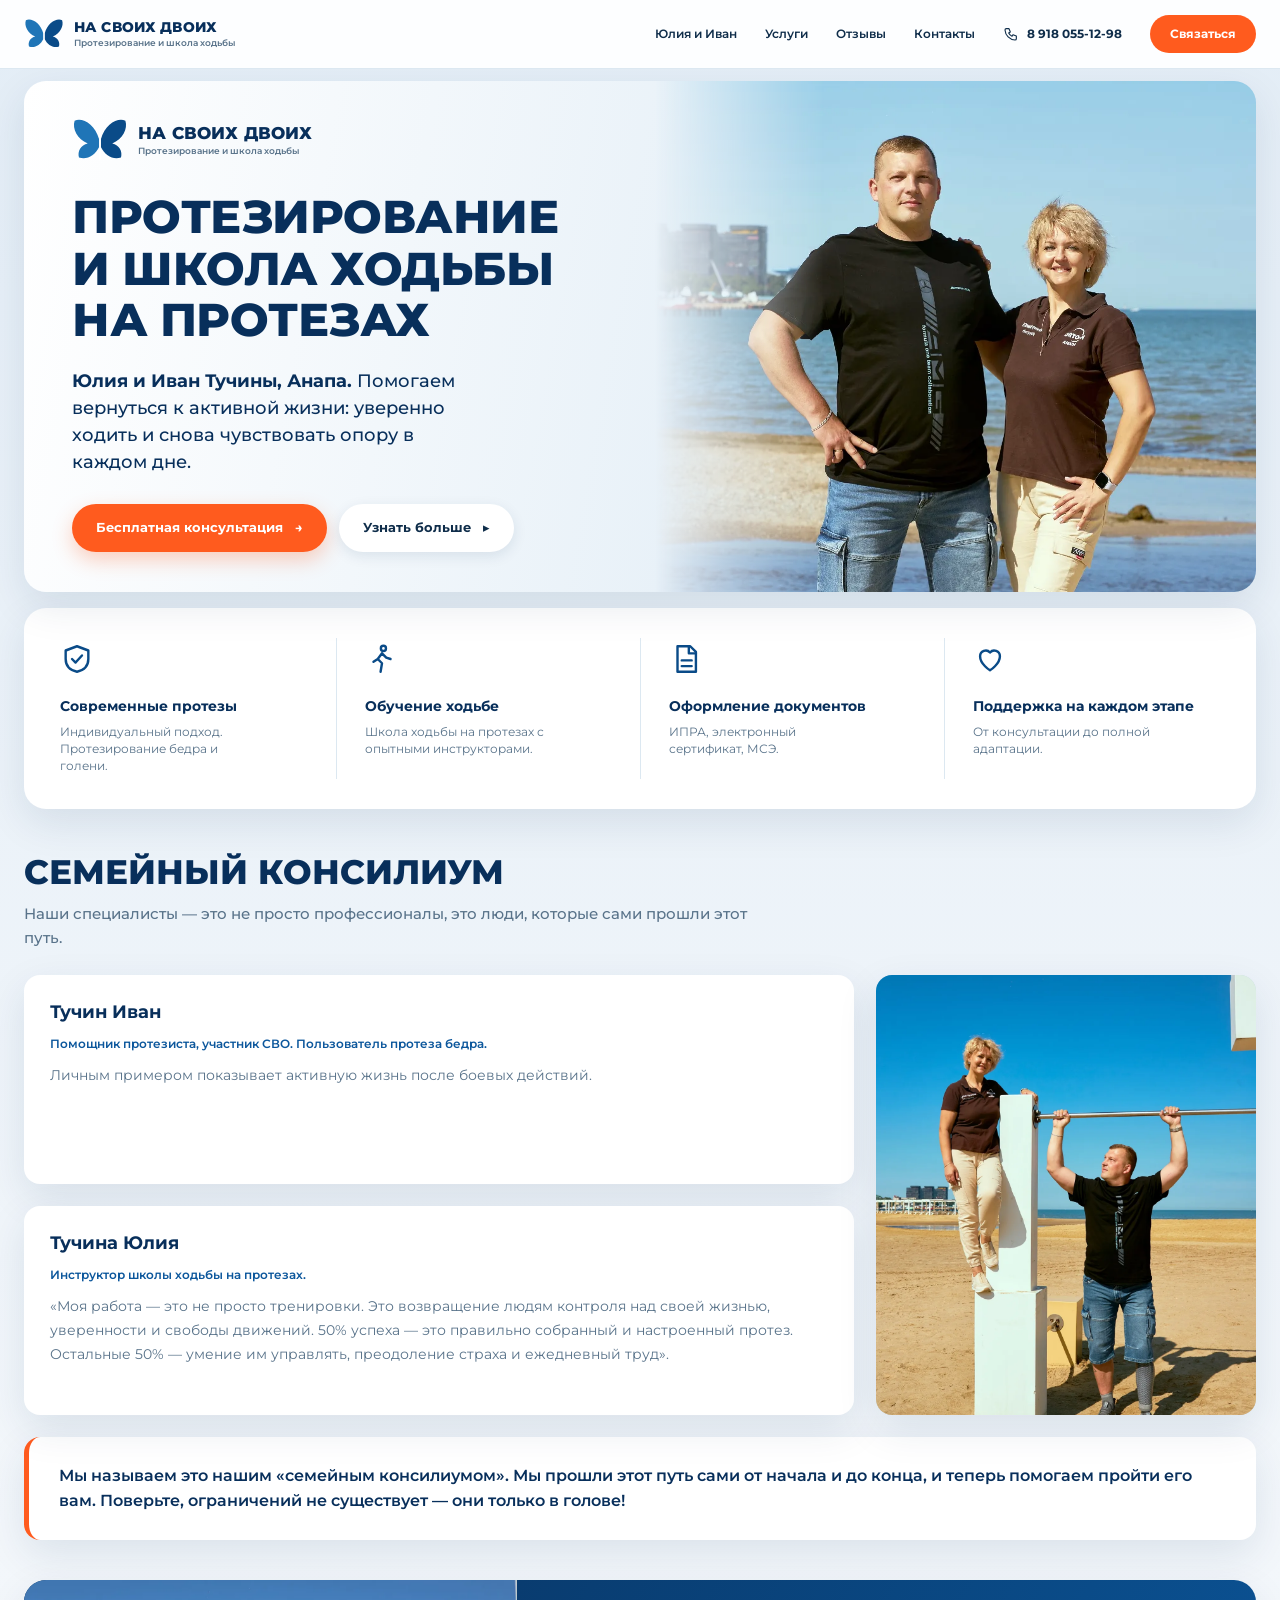
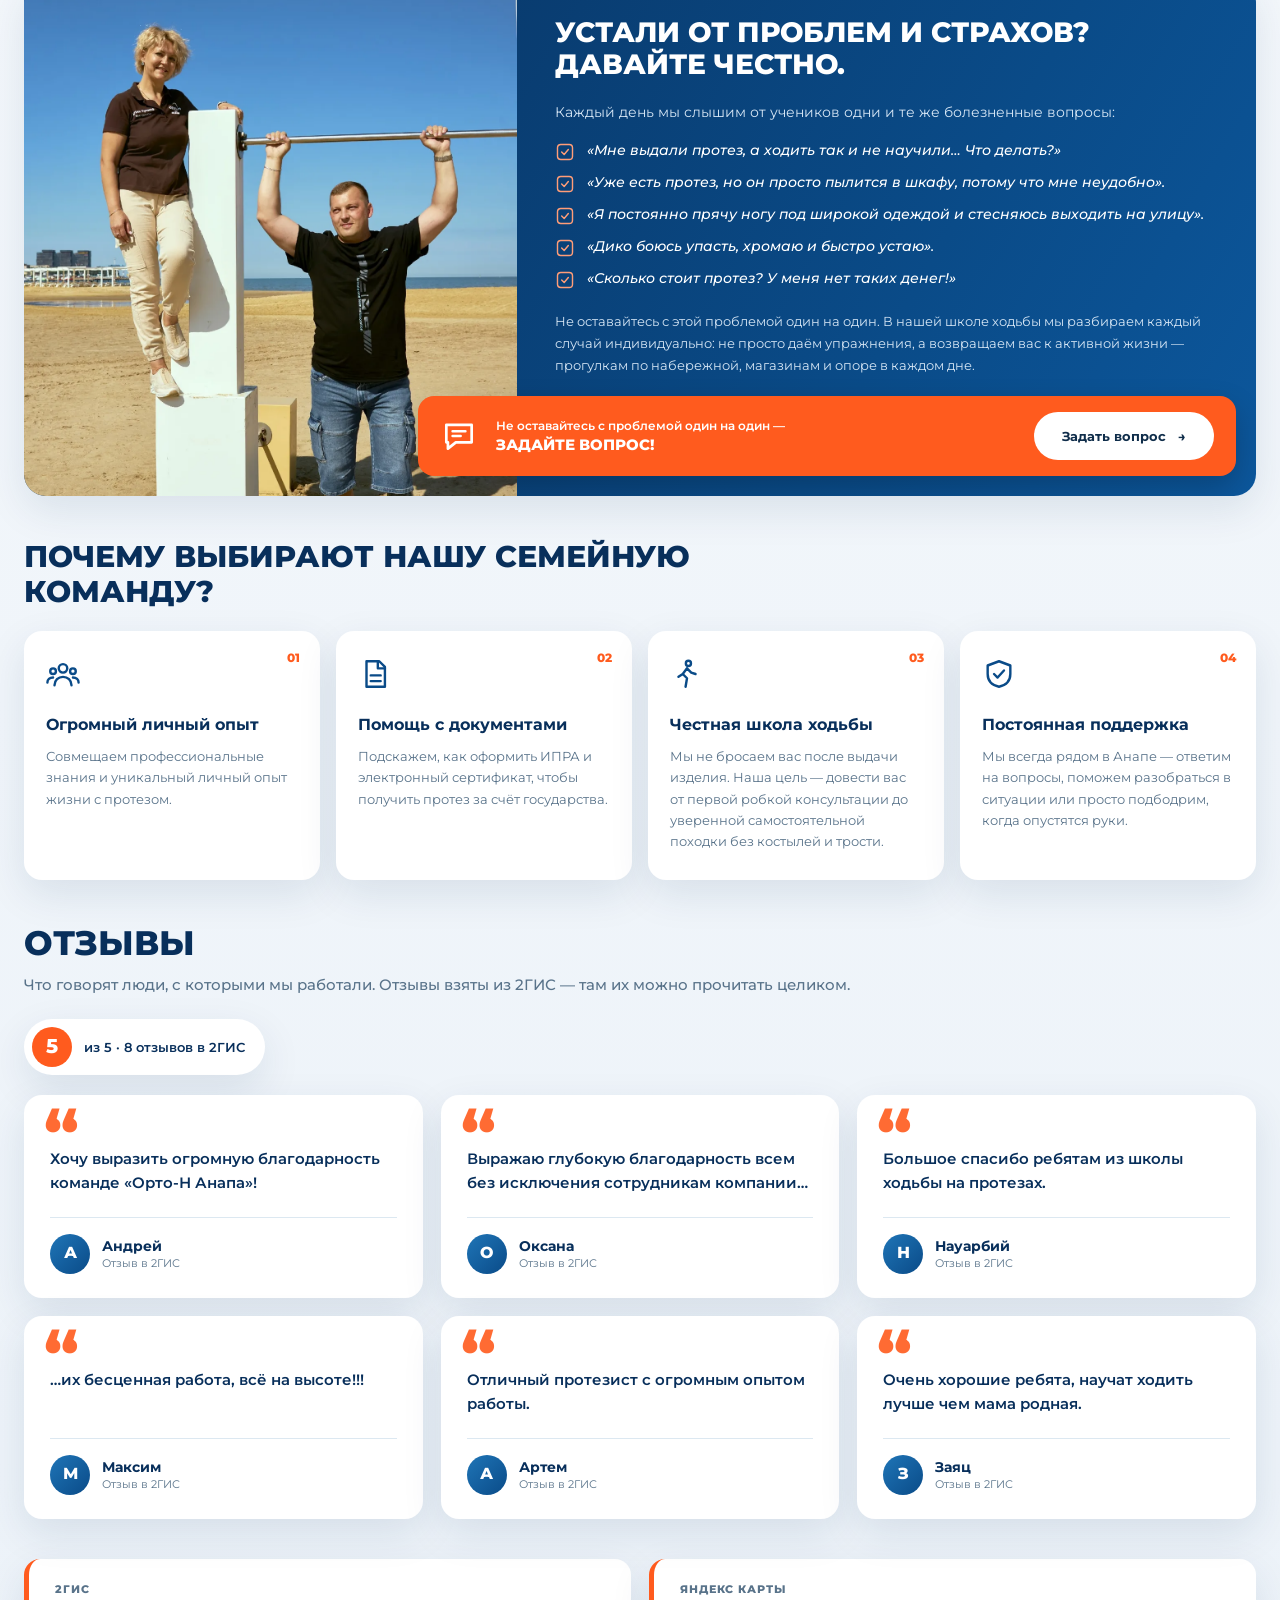
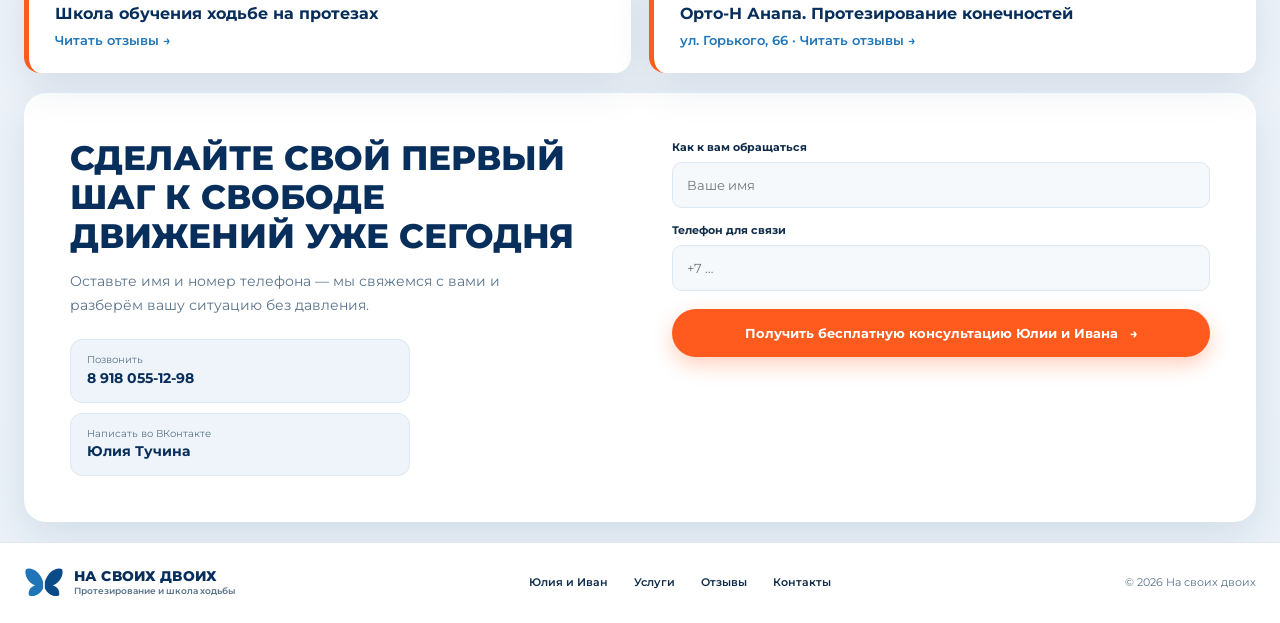
==== commit eeec6822: "Карточки отзывов из 2ГИС, исправлен перекошенный блок команды Co-Authored-By: Claude Sonnet 5.5 <nor" ====
--- a/index.html
+++ b/index.html
@@ -90,7 +90,16 @@
     </section>
     <section class="container reviews" id="reviews">
       <h2>Отзывы</h2>
-      <p class="lead">Что говорят люди, с которыми мы работали.</p>
+      <p class="lead">Что говорят люди, с которыми мы работали. Отзывы взяты из 2ГИС — там их можно прочитать целиком.</p>
+      <div class="rating-badge"><strong>5</strong><span>из 5 · 8 отзывов в 2ГИС</span></div>
+      <div class="review-grid">
+        <figure class="review-card reveal"><blockquote>Хочу выразить огромную благодарность команде «Орто-Н Анапа»!</blockquote><figcaption><span class="avatar" aria-hidden="true">А</span><span><strong>Андрей</strong><small>Отзыв в 2ГИС</small></span></figcaption></figure>
+        <figure class="review-card reveal"><blockquote>Выражаю глубокую благодарность всем без исключения сотрудникам компании…</blockquote><figcaption><span class="avatar" aria-hidden="true">О</span><span><strong>Оксана</strong><small>Отзыв в 2ГИС</small></span></figcaption></figure>
+        <figure class="review-card reveal"><blockquote>Большое спасибо ребятам из школы ходьбы на протезах.</blockquote><figcaption><span class="avatar" aria-hidden="true">Н</span><span><strong>Науарбий</strong><small>Отзыв в 2ГИС</small></span></figcaption></figure>
+        <figure class="review-card reveal"><blockquote>…их бесценная работа, всё на высоте!!!</blockquote><figcaption><span class="avatar" aria-hidden="true">М</span><span><strong>Максим</strong><small>Отзыв в 2ГИС</small></span></figcaption></figure>
+        <figure class="review-card reveal"><blockquote>Отличный протезист с огромным опытом работы.</blockquote><figcaption><span class="avatar" aria-hidden="true">А</span><span><strong>Артем</strong><small>Отзыв в 2ГИС</small></span></figcaption></figure>
+        <figure class="review-card reveal"><blockquote>Очень хорошие ребята, научат ходить лучше чем мама родная.</blockquote><figcaption><span class="avatar" aria-hidden="true">З</span><span><strong>Заяц</strong><small>Отзыв в 2ГИС</small></span></figcaption></figure>
+      </div>
       <div class="video-grid" data-videos hidden></div>
       <div class="review-links">
         <a class="review-link" href="https://2gis.ru/novorossiysk/geo/70000001118964839" target="_blank" rel="noopener"><span>2ГИС</span><strong>Школа обучения ходьбе на протезах</strong><em>Читать отзывы →</em></a>
--- a/styles.css
+++ b/styles.css
@@ -101,10 +101,10 @@
 /* v3: услуги-ссылки, команда с общим фото, отзывы */
 .features{margin-top:16px}
 a.feature{display:block;transition:transform .2s,background .2s}a.feature:hover{transform:translateY(-2px)}a.feature:hover h3{color:var(--blue-mid)}
-.team-layout{display:grid;grid-template-columns:1.15fr .85fr;gap:22px;align-items:stretch;margin-top:26px}
-.team-list{display:grid;gap:22px;align-content:start}
+.team-layout{display:grid;grid-template-columns:1fr minmax(300px,380px);gap:22px;align-items:stretch;margin-top:26px}
+.team-list{display:grid;grid-auto-rows:1fr;gap:22px}
 .team-list .person-body{padding:24px 26px 28px}.team-list .person h3{font-size:18px}.team-list .person-body p:last-child{font-size:14px}
-.team-photo{border-radius:16px;overflow:hidden;box-shadow:var(--shadow);background:#c9dbea;min-height:360px}.team-photo img{width:100%;height:100%;object-fit:cover;object-position:center 40%}
+.team-photo{position:relative;border-radius:16px;overflow:hidden;box-shadow:var(--shadow);background:#c9dbea;min-height:440px}.team-photo img{position:absolute;inset:0;width:100%;height:100%;object-fit:cover;object-position:center 35%}
 .reviews{margin-top:44px}.reviews .lead{margin-bottom:22px}
 .video-grid{display:grid;grid-template-columns:repeat(auto-fit,minmax(260px,1fr));gap:18px;margin-bottom:18px}
 .video-card{margin:0;background:#fff;border-radius:16px;overflow:hidden;box-shadow:var(--shadow)}.video-card video,.video-card iframe{display:block;width:100%;aspect-ratio:16/9;border:0;background:#000}.video-card figcaption{padding:12px 16px;font-size:13px;font-weight:600;color:var(--blue-deep)}
@@ -112,4 +112,16 @@
 .review-link{display:flex;flex-direction:column;gap:6px;background:#fff;border-radius:16px;padding:22px 26px;box-shadow:var(--shadow);border-left:5px solid var(--accent);transition:transform .2s}.review-link:hover{transform:translateY(-2px)}
 .review-link span{font-size:11px;font-weight:800;letter-spacing:.08em;text-transform:uppercase;color:var(--muted)}.review-link strong{font-size:16px;line-height:1.3;color:var(--blue-deep)}.review-link em{font-style:normal;font-size:13px;font-weight:600;color:var(--blue-mid)}
 .configured-contact a[hidden]{display:none}
-@media(max-width:1000px){.team-layout{grid-template-columns:1fr}.team-photo{min-height:0;aspect-ratio:4/3}.team-photo img{object-position:center 30%}.review-links{grid-template-columns:1fr}}
+@media(max-width:1000px){.team-layout{grid-template-columns:1fr}.team-list{grid-auto-rows:auto}.team-photo{min-height:0;aspect-ratio:4/3}.team-photo img{object-position:center 30%}.review-links{grid-template-columns:1fr}}
+
+/* отзывы-карточки */
+.rating-badge{display:inline-flex;align-items:center;gap:12px;margin-bottom:20px;background:#fff;border-radius:999px;padding:8px 20px 8px 8px;box-shadow:var(--shadow)}.rating-badge strong{display:grid;place-items:center;width:40px;height:40px;border-radius:50%;background:var(--accent);color:#fff;font-size:20px;font-weight:800}.rating-badge span{font-size:13px;font-weight:600;color:var(--blue-deep)}
+.review-grid{display:grid;grid-template-columns:repeat(3,1fr);gap:18px;margin-bottom:22px}
+.review-card{position:relative;margin:0;display:flex;flex-direction:column;justify-content:space-between;gap:22px;background:#fff;border-radius:18px;padding:52px 26px 24px;box-shadow:var(--shadow)}
+.review-card::before{content:"\201C";position:absolute;top:6px;left:20px;font-size:64px;line-height:1;font-weight:800;color:var(--accent);opacity:.9}
+.review-card blockquote{margin:0;font-size:15px;line-height:1.6;font-weight:600;color:var(--blue-deep)}
+.review-card figcaption{display:flex;align-items:center;gap:12px;padding-top:16px;border-top:1px solid var(--line)}
+.review-card .avatar{display:grid;place-items:center;flex:none;width:40px;height:40px;border-radius:50%;background:linear-gradient(135deg,var(--blue-mid),var(--blue));color:#fff;font-weight:800}
+.review-card figcaption span:last-child{display:flex;flex-direction:column;line-height:1.3}.review-card strong{font-size:14px;color:var(--blue-deep)}.review-card small{font-size:11px;color:var(--muted)}
+@media(max-width:1000px){.review-grid{grid-template-columns:repeat(2,1fr)}}
+@media(max-width:620px){.review-grid{grid-template-columns:1fr}}
